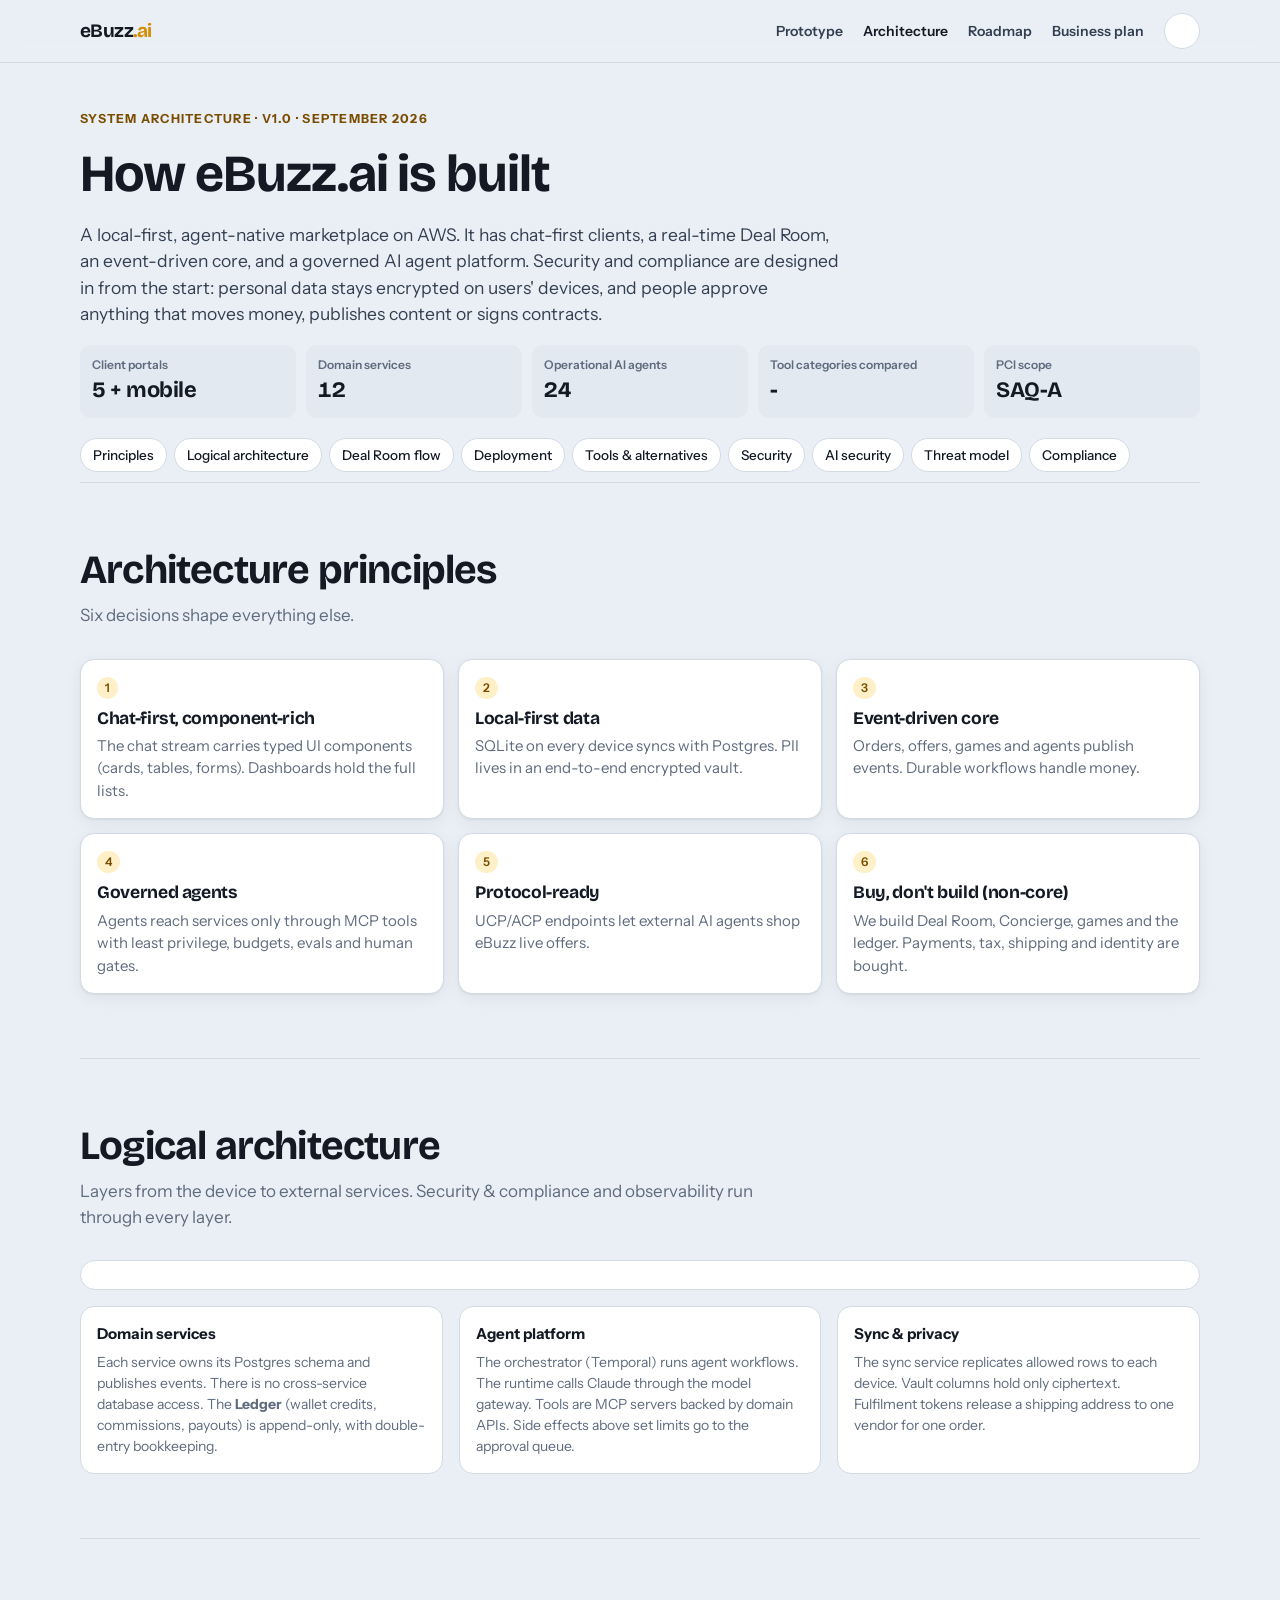
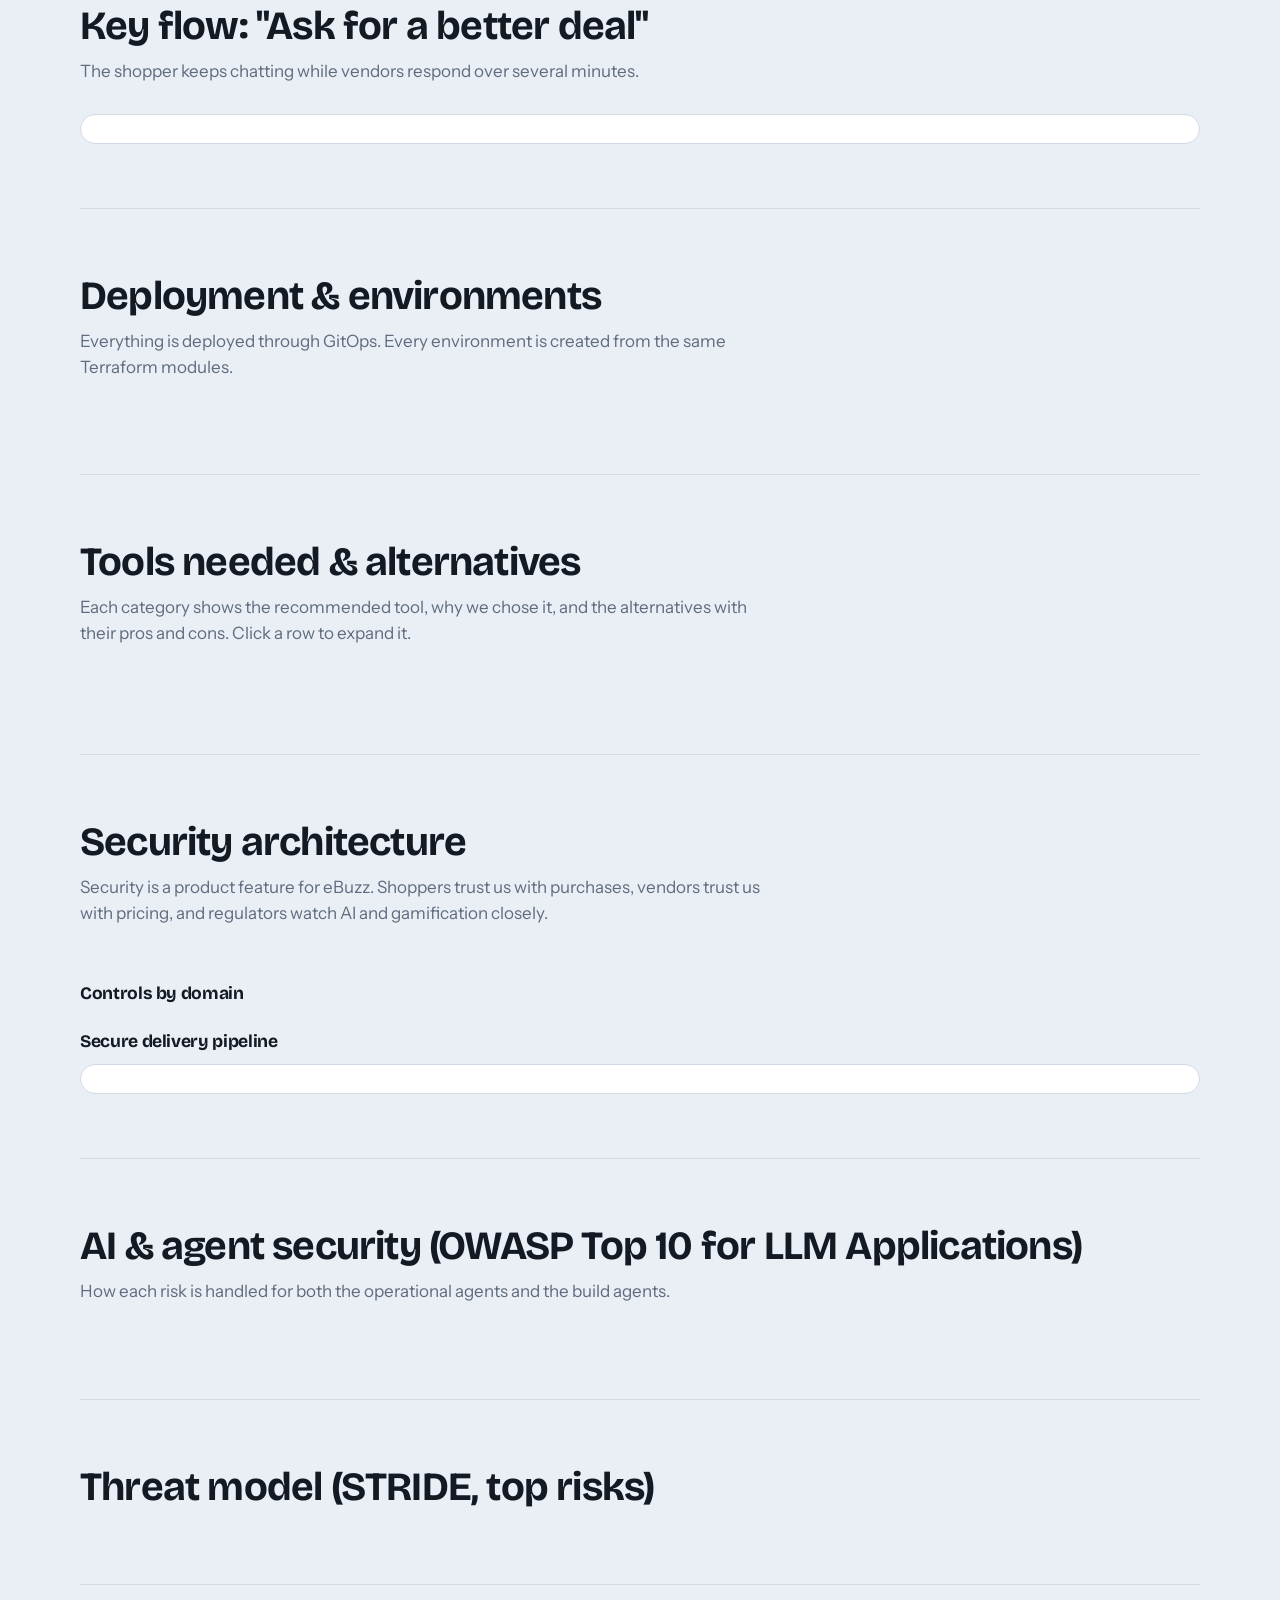
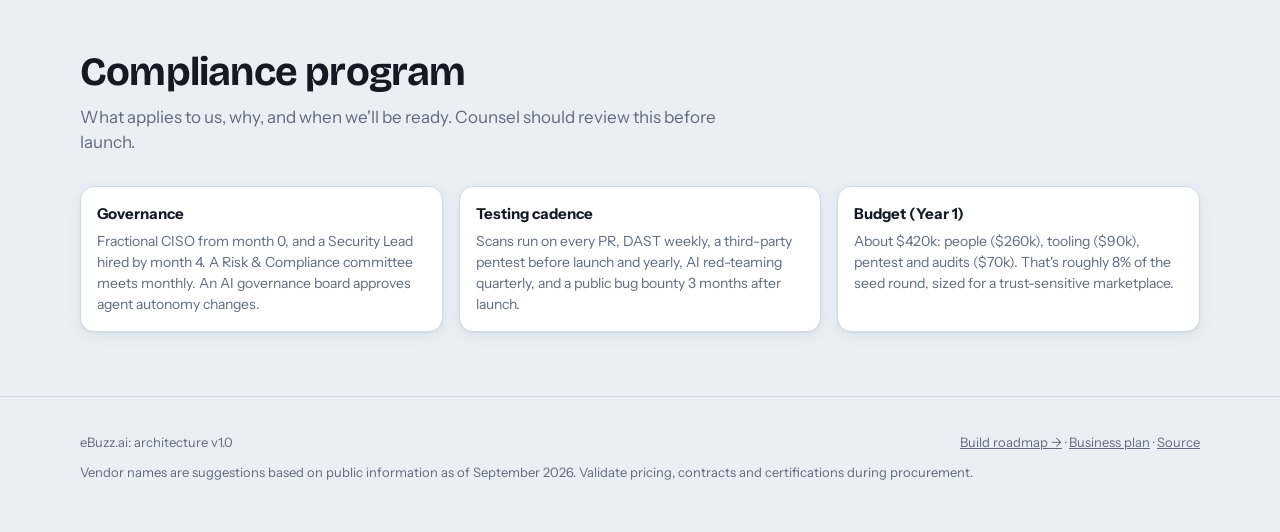
==== architecture.html @ e3f8c070 "Add system architecture and agent build roadmap pages - architecture.html: principles, logical archi" ====
<!doctype html>
<html lang="en">
<head>
<meta charset="utf-8">
<meta name="viewport" content="width=device-width, initial-scale=1">
<title>eBuzz Architecture</title>
<meta name="description" content="eBuzz.ai system architecture: logical architecture, tool stack with alternatives and trade-offs, and the security & compliance program.">
<link rel="icon" href="assets/img/favicon.svg" type="image/svg+xml">
<link rel="preconnect" href="https://fonts.googleapis.com">
<link rel="preconnect" href="https://fonts.gstatic.com" crossorigin>
<link href="https://fonts.googleapis.com/css2?family=Bricolage+Grotesque:opsz,wght@12..96,500;12..96,700&family=Instrument+Sans:wght@400;500;600;700&family=JetBrains+Mono:wght@500;600&display=swap" rel="stylesheet">
<link rel="stylesheet" href="assets/css/ebuzz.css">
<style>
  .page-hero { padding: 44px 0 10px; }
  .page-hero h1 { font-size: clamp(34px, 4.6vw, 52px); }
  .page-hero p { color: var(--ink-2); font-size: 17.5px; max-width: 760px; }
  .subnav { position: sticky; top: 62px; z-index: 15; background: color-mix(in srgb, var(--bg) 92%, transparent); backdrop-filter: blur(8px); padding: 10px 0; border-bottom: 1px solid var(--line); }
  .subnav .chips { flex-wrap: nowrap; overflow-x: auto; scrollbar-width: none; }
  .subnav a.chip { text-decoration: none; flex: none; }
  .diagram { background: var(--surface); border: 1px solid var(--line); border-radius: 18px; padding: 14px; overflow-x: auto; }
  .diagram svg { display: block; min-width: 980px; width: 100%; height: auto; }
  .diagram text { font-family: var(--font); }
  .tool { border: 1px solid var(--line); border-radius: 14px; background: var(--surface); }
  .tool + .tool { margin-top: 10px; }
  .tool summary { list-style: none; cursor: pointer; padding: 14px 16px; display: grid; grid-template-columns: 200px 1fr auto; gap: 14px; align-items: center; }
  .tool summary::-webkit-details-marker { display: none; }
  .tool summary .cat { font-weight: 700; font-size: 13.5px; color: var(--muted); }
  .tool summary .pick { font-weight: 700; }
  .tool summary .more { font-size: 12.5px; color: var(--accent-ink); font-weight: 600; white-space: nowrap; }
  .tool[open] summary .more::after { content: ' ▲'; } .tool:not([open]) summary .more::after { content: ' ▼'; }
  .tool .body { padding: 0 16px 16px; }
  .pc { display: grid; grid-template-columns: 1fr 1fr; gap: 8px; font-size: 13px; }
  .pc ul { margin: 4px 0 0; padding-left: 18px; }
  .pro { color: var(--green); } .con { color: var(--red); }
  .sec-grid { display: grid; grid-template-columns: repeat(3, 1fr); gap: 14px; }
  .layer-tag { font-size: 11px; font-weight: 700; letter-spacing: .06em; text-transform: uppercase; }
  @media (max-width: 900px) { .tool summary { grid-template-columns: 1fr; gap: 4px; } .pc { grid-template-columns: 1fr; } .sec-grid { grid-template-columns: 1fr; } }
</style>
</head>
<body>
<header class="site-nav"><div class="in">
  <a class="brand" href="index.html" id="brand"><span>eBuzz<b>.ai</b></span></a>
  <nav class="links">
    <a href="index.html#portals" class="hide-m">Prototype</a>
    <a href="architecture.html" style="color:var(--ink)">Architecture</a>
    <a href="roadmap.html">Roadmap</a>
    <a href="docs.html?d=plan" class="hide-m">Business plan</a>
    <button class="icon-btn" id="themeBtn" aria-label="Toggle dark mode"></button>
  </nav>
</div></header>

<main class="wrap-w">
  <section class="page-hero">
    <div class="eyebrow">System architecture · v1.0 · September 2026</div>
    <h1>How eBuzz.ai is built</h1>
    <p>A local-first, agent-native marketplace on AWS. It has chat-first clients, a real-time Deal Room, an event-driven core, and a governed AI agent platform. Security and compliance are designed in from the start: personal data stays encrypted on users' devices, and people approve anything that moves money, publishes content or signs contracts.</p>
    <div class="kpis" style="margin-top:18px">
      <div class="kpi"><div class="l">Client portals</div><div class="v">5 + mobile</div></div>
      <div class="kpi"><div class="l">Domain services</div><div class="v">12</div></div>
      <div class="kpi"><div class="l">Operational AI agents</div><div class="v">24</div></div>
      <div class="kpi"><div class="l">Tool categories compared</div><div class="v" id="nTools">-</div></div>
      <div class="kpi"><div class="l">PCI scope</div><div class="v">SAQ-A</div></div>
    </div>
  </section>

  <nav class="subnav" aria-label="Sections"><div class="chips">
    <a class="chip" href="#principles">Principles</a><a class="chip" href="#logical">Logical architecture</a><a class="chip" href="#flow">Deal Room flow</a><a class="chip" href="#deploy">Deployment</a><a class="chip" href="#tools">Tools & alternatives</a><a class="chip" href="#security">Security</a><a class="chip" href="#ai-security">AI security</a><a class="chip" href="#threats">Threat model</a><a class="chip" href="#compliance">Compliance</a>
  </div></nav>

  <section class="section" id="principles" style="border-top:0">
    <h2>Architecture principles</h2>
    <p class="sub">Six decisions shape everything else.</p>
    <div class="sec-grid">
      <div class="card"><span class="tag honey">1</span><h3 style="margin:10px 0 6px">Chat-first, component-rich</h3><p class="muted" style="margin:0">The chat stream carries typed UI components (cards, tables, forms). Dashboards hold the full lists.</p></div>
      <div class="card"><span class="tag honey">2</span><h3 style="margin:10px 0 6px">Local-first data</h3><p class="muted" style="margin:0">SQLite on every device syncs with Postgres. PII lives in an end-to-end encrypted vault.</p></div>
      <div class="card"><span class="tag honey">3</span><h3 style="margin:10px 0 6px">Event-driven core</h3><p class="muted" style="margin:0">Orders, offers, games and agents publish events. Durable workflows handle money.</p></div>
      <div class="card"><span class="tag honey">4</span><h3 style="margin:10px 0 6px">Governed agents</h3><p class="muted" style="margin:0">Agents reach services only through MCP tools with least privilege, budgets, evals and human gates.</p></div>
      <div class="card"><span class="tag honey">5</span><h3 style="margin:10px 0 6px">Protocol-ready</h3><p class="muted" style="margin:0">UCP/ACP endpoints let external AI agents shop eBuzz live offers.</p></div>
      <div class="card"><span class="tag honey">6</span><h3 style="margin:10px 0 6px">Buy, don't build (non-core)</h3><p class="muted" style="margin:0">We build Deal Room, Concierge, games and the ledger. Payments, tax, shipping and identity are bought.</p></div>
    </div>
  </section>

  <section class="section" id="logical">
    <h2>Logical architecture</h2>
    <p class="sub">Layers from the device to external services. Security & compliance and observability run through every layer.</p>
    <div class="diagram" id="logicalDiagram" role="img" aria-label="Logical architecture diagram"></div>
    <div class="grid3" style="margin-top:16px">
      <div class="card flat"><b>Domain services</b><p class="muted" style="margin:6px 0 0;font-size:14px">Each service owns its Postgres schema and publishes events. There is no cross-service database access. The <b>Ledger</b> (wallet credits, commissions, payouts) is append-only, with double-entry bookkeeping.</p></div>
      <div class="card flat"><b>Agent platform</b><p class="muted" style="margin:6px 0 0;font-size:14px">The orchestrator (Temporal) runs agent workflows. The runtime calls Claude through the model gateway. Tools are MCP servers backed by domain APIs. Side effects above set limits go to the approval queue.</p></div>
      <div class="card flat"><b>Sync & privacy</b><p class="muted" style="margin:6px 0 0;font-size:14px">The sync service replicates allowed rows to each device. Vault columns hold only ciphertext. Fulfilment tokens release a shipping address to one vendor for one order.</p></div>
    </div>
  </section>

  <section class="section" id="flow">
    <h2>Key flow: "Ask for a better deal"</h2>
    <p class="sub">The shopper keeps chatting while vendors respond over several minutes.</p>
    <div class="diagram" id="flowDiagram" role="img" aria-label="Sequence diagram of a deal request"></div>
  </section>

  <section class="section" id="deploy">
    <h2>Deployment & environments</h2>
    <p class="sub">Everything is deployed through GitOps. Every environment is created from the same Terraform modules.</p>
    <div id="deployTable"></div>
  </section>

  <section class="section" id="tools">
    <h2>Tools needed & alternatives</h2>
    <p class="sub">Each category shows the recommended tool, why we chose it, and the alternatives with their pros and cons. Click a row to expand it.</p>
    <div class="chips" id="layerFilter" style="margin-bottom:14px"></div>
    <div id="toolList"></div>
  </section>

  <section class="section" id="security">
    <h2>Security architecture</h2>
    <p class="sub">Security is a product feature for eBuzz. Shoppers trust us with purchases, vendors trust us with pricing, and regulators watch AI and gamification closely.</p>
    <div class="sec-grid" id="principlesGrid"></div>
    <h3 style="margin:28px 0 12px">Controls by domain</h3>
    <div id="controlsTable"></div>
    <h3 style="margin:28px 0 12px">Secure delivery pipeline</h3>
    <div class="diagram" id="sdlcDiagram" role="img" aria-label="Secure software delivery pipeline"></div>
  </section>

  <section class="section" id="ai-security">
    <h2>AI & agent security (OWASP Top 10 for LLM Applications)</h2>
    <p class="sub">How each risk is handled for both the operational agents and the build agents.</p>
    <div id="llmTable"></div>
  </section>

  <section class="section" id="threats">
    <h2>Threat model (STRIDE, top risks)</h2>
    <div id="threatTable"></div>
  </section>

  <section class="section" id="compliance">
    <h2>Compliance program</h2>
    <p class="sub">What applies to us, why, and when we'll be ready. Counsel should review this before launch.</p>
    <div id="complianceTable"></div>
    <div class="grid3" style="margin-top:16px">
      <div class="card"><b>Governance</b><p class="muted" style="margin:6px 0 0;font-size:14px">Fractional CISO from month 0, and a Security Lead hired by month 4. A Risk & Compliance committee meets monthly. An AI governance board approves agent autonomy changes.</p></div>
      <div class="card"><b>Testing cadence</b><p class="muted" style="margin:6px 0 0;font-size:14px">Scans run on every PR, DAST weekly, a third-party pentest before launch and yearly, AI red-teaming quarterly, and a public bug bounty 3 months after launch.</p></div>
      <div class="card"><b>Budget (Year 1)</b><p class="muted" style="margin:6px 0 0;font-size:14px">About $420k: people ($260k), tooling ($90k), pentest and audits ($70k). That's roughly 8% of the seed round, sized for a trust-sensitive marketplace.</p></div>
    </div>
  </section>
</main>

<footer class="site-foot"><div class="wrap-w"><div class="row between wrap" style="gap:10px"><span>eBuzz.ai: architecture v1.0</span><span><a href="roadmap.html">Build roadmap →</a> · <a href="docs.html?d=plan">Business plan</a> · <a href="https://github.com/ravikrali/ebuzz-demo">Source</a></span></div>
<p style="margin:10px 0 0">Vendor names are suggestions based on public information as of September 2026. Validate pricing, contracts and certifications during procurement.</p></div></footer>

<script src="assets/js/ui.js"></script>
<script src="assets/js/arch-data.js"></script>
<script>
(function () {
  const { $, $$, esc } = EB, A = window.ARCH;
  document.getElementById('brand').insertAdjacentHTML('afterbegin', EB.logo());
  const tb = $('#themeBtn'); tb.innerHTML = EB.icon('sun'); tb.onclick = EB.toggleTheme;
  $('#nTools').textContent = A.tools.length;

  /* ---------- logical architecture diagram (generated SVG, theme-aware) ---------- */
  const W = 1180;
  let s = '';
  const box = (x, y, w, h, t, sub, style = 'b') => {
    const fill = { b: 'var(--surface)', a: 'var(--accent-soft)', v: 'var(--violet-soft)', g: 'var(--green-soft)', bl: 'var(--blue-soft)', r: 'var(--red-soft)', s2: 'var(--surface-2)' }[style];
    s += `<rect x="${x}" y="${y}" width="${w}" height="${h}" rx="10" fill="${fill}" stroke="var(--line)"/>`;
    s += `<text x="${x + w / 2}" y="${y + (sub ? h / 2 - 3 : h / 2 + 4)}" text-anchor="middle" font-size="12.5" font-weight="700" fill="var(--ink)">${esc(t)}</text>`;
    if (sub) s += `<text x="${x + w / 2}" y="${y + h / 2 + 13}" text-anchor="middle" font-size="10.5" fill="var(--muted)">${esc(sub)}</text>`;
  };
  const band = (y, h, label, fill) => { s += `<rect x="70" y="${y}" width="${W - 210}" height="${h}" rx="14" fill="${fill}" stroke="var(--line)" stroke-dasharray="0"/><text x="84" y="${y + 18}" font-size="11" font-weight="700" letter-spacing=".08em" fill="var(--muted)">${label}</text>`; };
  const row = (y, h, items, style, x0 = 84, x1 = W - 154, gap = 10) => { const w = (x1 - x0 - gap * (items.length - 1)) / items.length; items.forEach((it, i) => box(x0 + i * (w + gap), y, w, h, it[0], it[1], style)); };
  const arrow = (x, y1, y2) => { s += `<line x1="${x}" y1="${y1}" x2="${x}" y2="${y2}" stroke="var(--muted)" stroke-width="1.6" marker-end="url(#ah)"/>`; };

  band(10, 118, 'CLIENTS & CHANNELS', 'var(--surface-2)');
  row(32, 44, [['Shopper web/PWA', 'Concierge · Play · Wallet'], ['iOS / Android', 'React Native'], ['Deal Room', 'vendor managers'], ['Supplier Hub', 'ops · catalog · team'], ['Admin Console', 'finance · limits · RBAC'], ['Agent Ops', 'approvals · fleet'], ['External AI agents', 'UCP / ACP']], 'b');
  row(84, 34, [['On-device SQLite', ''], ['Sync client + outbox', ''], ['E2EE vault (AES-GCM)', ''], ['Device-only memory', ''], ['Chat UI component kit', '']], 'g');
  arrow(W / 2 - 40, 128, 146);
  band(146, 70, 'EDGE & ACCESS', 'var(--surface-2)');
  row(166, 40, [['CDN · WAF · Bot mgmt', 'Cloudflare'], ['API gateway', 'GraphQL + REST'], ['Realtime', 'WebSockets (Ably)'], ['Identity', 'passkeys · SSO · MFA'], ['Authorization', 'OpenFGA RBAC/ReBAC']], 'bl');
  arrow(W / 2 - 40, 216, 234);
  // services + agent platform side by side
  s += `<rect x="70" y="234" width="${(W - 210) * 0.6}" height="208" rx="14" fill="var(--surface-2)" stroke="var(--line)"/><text x="84" y="252" font-size="11" font-weight="700" letter-spacing=".08em" fill="var(--muted)">DOMAIN SERVICES</text>`;
  const sx0 = 84, sx1 = 70 + (W - 210) * 0.6 - 14;
  row(262, 40, [['Conversation', 'Concierge sessions'], ['Catalog & Search', 'hybrid + vector'], ['Deal Room', 'offer engine']], 'a', sx0, sx1);
  row(310, 40, [['Cart · Checkout · Orders', ''], ['Wallet & Ledger', 'double-entry'], ['Games & Prize governor', 'win limits']], 'a', sx0, sx1);
  row(358, 40, [['Vendors & Contracts', 'KYB · e-sign'], ['Payouts & Finance', 'recon · tax'], ['Sync service', 'rules · change feed']], 'a', sx0, sx1);
  row(406, 28, [['Notifications', ''], ['Content CMS', ''], ['Reviews & Trust', '']], 'b', sx0, sx1);
  const ax = 70 + (W - 210) * 0.6 + 12, aw = (W - 210) * 0.4 - 12;
  s += `<rect x="${ax}" y="234" width="${aw}" height="208" rx="14" fill="var(--violet-soft)" stroke="var(--line)"/><text x="${ax + 14}" y="252" font-size="11" font-weight="700" letter-spacing=".08em" fill="var(--violet-ink)">AGENT PLATFORM</text>`;
  row(262, 40, [['Orchestrator', 'Temporal workflows'], ['Agent runtime', 'Claude Agent SDK']], 'b', ax + 14, ax + aw - 14);
  row(310, 40, [['MCP tool servers', 'least-privilege'], ['Model gateway', 'routing · budgets · PII filter']], 'b', ax + 14, ax + aw - 14);
  row(358, 40, [['Approval queue', 'humans on money/content'], ['Evals & tracing', 'Langfuse · CI evals']], 'b', ax + 14, ax + aw - 14);
  row(406, 28, [['Claude Opus 5 · Sonnet 5 · Haiku 4.5', '']], 'v', ax + 14, ax + aw - 14);
  arrow(W / 2 - 40, 442, 460);
  band(460, 70, 'DATA & EVENTS', 'var(--surface-2)');
  row(480, 40, [['PostgreSQL', 'Aurora · RLS'], ['Event bus', 'Kafka'], ['Cache', 'Valkey/Redis'], ['Search + vectors', 'OpenSearch · pgvector'], ['Object storage', 'S3 (media, docs)'], ['Warehouse', 'Snowflake (pseudonymous)'], ['KMS · Secrets', '']], 'b');
  arrow(W / 2 - 40, 530, 548);
  band(548, 70, 'EXTERNAL SERVICES', 'var(--surface-2)');
  row(568, 40, [['Stripe Connect', 'pay · KYC · payouts'], ['Stripe Tax', ''], ['EasyPost', 'shipping'], ['Dropbox Sign', 'contracts'], ['Ads', 'GAM · AdMob · MAX'], ['YouTube · CMS', 'content'], ['Postmark · Twilio', ''], ['Licensed trend data', '']], 'b');
  // cross-cutting planes
  s += `<rect x="${W - 130}" y="10" width="120" height="608" rx="14" fill="var(--red-soft)" stroke="var(--line)"/>`;
  s += `<text x="${W - 70}" y="30" text-anchor="middle" font-size="11" font-weight="700" fill="var(--red)">SECURITY &amp;</text><text x="${W - 70}" y="44" text-anchor="middle" font-size="11" font-weight="700" fill="var(--red)">COMPLIANCE</text>`;
  ['Zero-trust IAM', 'mTLS service mesh', 'KMS encryption', 'E2EE PII vault', 'Audit log (immutable)', 'SIEM detections', 'DLP & data maps', 'Policy-as-code', 'Vanta evidence', 'Consent & DSR'].forEach((t, i) => { s += `<rect x="${W - 122}" y="${60 + i * 54}" width="104" height="44" rx="8" fill="var(--surface)" stroke="var(--line)"/><text x="${W - 70}" y="${86 + i * 54}" text-anchor="middle" font-size="10.5" font-weight="600" fill="var(--ink)">${t}</text>`; });
  s += `<rect x="10" y="10" width="50" height="608" rx="14" fill="var(--blue-soft)" stroke="var(--line)"/><text transform="translate(40 314) rotate(-90)" text-anchor="middle" font-size="11.5" font-weight="700" letter-spacing=".08em" fill="var(--blue)">OBSERVABILITY · OpenTelemetry · Grafana · Sentry</text>`;
  $('#logicalDiagram').innerHTML = `<svg viewBox="0 0 ${W} 628" xmlns="http://www.w3.org/2000/svg"><defs><marker id="ah" viewBox="0 0 10 10" refX="8" refY="5" markerWidth="7" markerHeight="7" orient="auto-start-reverse"><path d="M0 0L10 5L0 10z" fill="var(--muted)"/></marker></defs>${s}</svg>`;

  /* ---------- sequence diagram ---------- */
  const lanes = ['Shopper app', 'Gateway / Realtime', 'Negotiation Broker agent', 'Deal Room service', 'Vendor (auto-bid / manager)', 'Ledger 'Vendor auto-bid / Vendor Manager', 'Ledger & Checkout' Checkout'];
  const steps = [
    [0, 1, 'POST /deals/request (session, shortlist)'], [1, 3, 'rate-limit & authz check · open 10-min window'], [3, 2, 'deal.requested event'],
    [2, 4, 'notify 3 vendors · anonymised context + price to beat'], [4, 3, 'auto-bid rule answers instantly (≥ floor)'], [4, 3, '"Need 5 min" hold'],
    [3, 1, 'offer.created / hold events'], [1, 0, 'live offer cards stream into chat'], [2, 3, 'guardrails: floor, max rounds, collusion signals'],
    [0, 5, 'accept offer → checkout (signed offer id)'], [5, 3, 'offer.accepted → close session, notify losers'],
  ];
  const lw = 200, sw = lw * lanes.length + 40, top = 52, rh = 36;
  let q = lanes.map((l, i) => `<rect x="${20 + i * lw}" y="8" width="${lw - 16}" height="32" rx="8" fill="${i === 2 ? 'var(--violet-soft)' : 'var(--accent-soft)'}" stroke="var(--line)"/><text x="${12 + i * lw + lw / 2}" y="28" text-anchor="middle" font-size="11.5" font-weight="700" fill="var(--ink)">${l}</text><line x1="${12 + i * lw + lw / 2}" y1="40" x2="${12 + i * lw + lw / 2}" y2="${top + steps.length * rh + 10}" stroke="var(--line)" stroke-dasharray="4 4"/>`).join('');
  steps.forEach(([a, b, t], i) => {
    const x1 = 12 + a * lw + lw / 2, x2 = 12 + b * lw + lw / 2, y = top + i * rh + 18;
    q += `<line x1="${x1}" y1="${y}" x2="${x2 + (x2 > x1 ? -4 : 4)}" y2="${y}" stroke="var(--accent-ink)" stroke-width="1.6" marker-end="url(#ah2)"/>`;
    q += `<circle cx="${x1}" cy="${y}" r="9" fill="var(--accent)"/><text x="${x1}" y="${y + 4}" text-anchor="middle" font-size="10" font-weight="700" fill="var(--on-accent)">${i + 1}</text>`;
    q += `<text x="${(x1 + x2) / 2}" y="${y - 6}" text-anchor="middle" font-size="11" fill="var(--ink-2)">${esc(t)}</text>`;
  });
  $('#flowDiagram').innerHTML = `<svg viewBox="0 0 ${sw} ${top + steps.length * rh + 20}" xmlns="http://www.w3.org/2000/svg"><defs><marker id="ah2" viewBox="0 0 10 10" refX="8" refY="5" markerWidth="7" markerHeight="7" orient="auto-start-reverse"><path d="M0 0L10 5L0 10z" fill="var(--accent-ink)"/></marker></defs>${q}</svg>`;

  /* ---------- deployment ---------- */
  $('#deployTable').innerHTML = EB.table(['Environment', 'Purpose', 'Data', 'Infra', 'Promotion'], [
    ['<b>Agent sandboxes</b>', 'Where build agents write and test code', 'Synthetic only', 'Ephemeral containers, no prod network, scoped tokens', 'PR'],
    ['<b>Preview (per PR)</b>', 'Review UI & API changes', 'Synthetic seed', 'Ephemeral namespace on EKS', 'Auto on PR'],
    ['<b>Staging</b>', 'Integration, evals, load & security tests', 'Synthetic + anonymised', 'Mirror of prod (smaller)', 'Merge to main'],
    ['<b>Production</b> · us-east-1', 'Live traffic', 'Minimised central data; PII only as ciphertext', 'Multi-AZ EKS, Aurora, MSK; Cloudflare edge', 'Canary 5% → 25% → 100% with auto-rollback'],
    ['<b>DR</b> · us-west-2', 'Disaster recovery', 'Cross-region snapshots & replicas', 'Warm standby (pilot light)', 'Failover drill quarterly'],
    ['<b>EU region</b> (Year 4)', 'Data residency for EU/UK', 'EU-only data', 'eu-central-1 cell', 'Region-scoped'],
  ], { left: true });

  /* ---------- tools ---------- */
  const layers = ['All', ...new Set(A.tools.map((t) => t.layer))];
  let cur = 'All';
  const renderTools = () => {
    $('#layerFilter').innerHTML = layers.map((l) => `<button class="chip ${l === cur ? 'on' : ''}" data-l="${l}">${l} <span class="muted">${l === 'All' ? A.tools.length : A.tools.filter((t) => t.layer === l).length}</span></button>`).join('');
    $$('#layerFilter [data-l]').forEach((b) => (b.onclick = () => { cur = b.dataset.l; renderTools(); }));
    $('#toolList').innerHTML = A.tools.filter((t) => cur === 'All' || t.layer === cur).map((t) => `
      <details class="tool"><summary><div><div class="layer-tag muted">${t.layer}</div><div class="cat" style="color:var(--ink)">${t.cat}</div></div><div><span class="tag honey">Recommended</span> <span class="pick">${esc(t.pick)}</span><div class="muted" style="font-size:13px;margin-top:3px">${esc(t.why)}</div></div><span class="more">${t.alts.length} alternatives</span></summary>
        <div class="body">
          <div class="pc" style="margin-bottom:12px"><div><b class="pro">Pros</b><ul>${t.pros.map((p) => `<li>${esc(p)}</li>`).join('')}</ul></div><div><b class="con">Cons</b><ul>${t.cons.map((p) => `<li>${esc(p)}</li>`).join('')}</ul></div></div>
          ${EB.table(['Alternative', 'Pros', 'Cons'], t.alts.map(([n, p, c]) => [`<b>${esc(n)}</b>`, `<span class="pro">+</span> ${esc(p)}`, `<span class="con">−</span> ${esc(c)}`]), { left: true })}
        </div></details>`).join('');
  };
  renderTools();

  /* ---------- security ---------- */
  $('#principlesGrid').innerHTML = A.principles.map(([t, d]) => `<div class="card"><div class="row" style="gap:8px">${EB.icon('shield')}<b>${t}</b></div><p class="muted" style="margin:6px 0 0;font-size:14px">${d}</p></div>`).join('');
  $('#controlsTable').innerHTML = EB.table(['Domain', 'Controls'], A.controls.map(([a, b]) => [`<b>${a}</b>`, b]), { left: true });
  $('#llmTable').innerHTML = EB.table(['Risk', 'Our controls'], A.llm.map(([a, b]) => [`<b style="white-space:nowrap">${a}</b>`, b]), { left: true });
  $('#threatTable').innerHTML = EB.table(['Asset', 'Threat', 'STRIDE', 'Mitigations'], A.threats.map(([a, b, c, d]) => [`<b>${a}</b>`, b, `<span class="tag red">${c}</span>`, d]), { left: true });
  $('#complianceTable').innerHTML = EB.table(['Framework / law', 'Why it applies', 'Key controls', 'Target', 'Owner'], A.compliance.map(([a, b, c, d, e]) => [`<b>${a}</b>`, b, c, `<span class="tag blue">${d}</span>`, e]), { left: true });

  /* ---------- secure pipeline diagram ---------- */
  const st = [['Ticket', 'scoped task'], ['Agent sandbox', 'no prod access'], ['PR + tests', 'unit · contract · e2e'], ['Scans', 'SAST · SCA · secrets · IaC'], ['Review', 'review agent + human'], ['Signed build', 'SBOM · SLSA L3'], ['Staging', 'evals · DAST · load'], ['Canary', '5% → 100%'], ['Monitor', 'SLOs · auto-rollback']];
  const bw = 124, gap = 14;
  let p = st.map(([a, b], i) => `<rect x="${10 + i * (bw + gap)}" y="18" width="${bw}" height="56" rx="10" fill="${[4].includes(i) ? 'var(--violet-soft)' : [3, 5].includes(i) ? 'var(--red-soft)' : 'var(--accent-soft)'}" stroke="var(--line)"/><text x="${10 + i * (bw + gap) + bw / 2}" y="42" text-anchor="middle" font-size="12.5" font-weight="700" fill="var(--ink)">${a}</text><text x="${10 + i * (bw + gap) + bw / 2}" y="60" text-anchor="middle" font-size="10.5" fill="var(--muted)">${b}</text>${i < st.length - 1 ? `<line x1="${10 + i * (bw + gap) + bw}" y1="46" x2="${10 + (i + 1) * (bw + gap) - 2}" y2="46" stroke="var(--muted)" stroke-width="1.6" marker-end="url(#ah3)"/>` : ''}`).join('');
  p += `<text x="${10 + 4 * (bw + gap) + bw / 2}" y="94" text-anchor="middle" font-size="10.5" fill="var(--violet-ink)">2-person rule on payments, auth, crypto, RBAC paths</text>`;
  $('#sdlcDiagram').innerHTML = `<svg viewBox="0 0 ${20 + st.length * (bw + gap)} 104" xmlns="http://www.w3.org/2000/svg"><defs><marker id="ah3" viewBox="0 0 10 10" refX="8" refY="5" markerWidth="7" markerHeight="7" orient="auto-start-reverse"><path d="M0 0L10 5L0 10z" fill="var(--muted)"/></marker></defs>${p}</svg>`;
})();
</script>
</body>
</html>
---- assets/css/ebuzz.css ----
/* eBuzz.ai design system: shared by the landing page, docs and all persona portals
 * Themes: Light = light bluish gray, Dark = neutral gray. Each persona portal has its own accent. */
:root {
  --bg: #EAEFF5;
  --surface: #FFFFFF;
  --surface-2: #E3E9F1;
  --surface-3: #D6DEE9;
  --ink: #141A24;
  --ink-2: #344052;
  --muted: #5F6B7E;
  --line: #D2DAE5;
  --honey: #F2A000;
  --honey-strong: #D88C00;
  --honey-ink: #7A4D00;
  --honey-soft: #FFF0C7;
  --violet: #5B3DF5;
  --violet-soft: #ECE8FF;
  --violet-ink: #3A22C4;
  --green: #0F8457;
  --green-soft: #DDF3E8;
  --red: #C23A2E;
  --red-soft: #FBE3E0;
  --blue: #1F6FD1;
  --blue-soft: #E0ECFB;
  --accent: #F2A000;
  --on-accent: #1A1200;
  --shadow: 0 1px 2px rgba(20, 26, 36, .06), 0 4px 16px rgba(20, 26, 36, .06);
  --shadow-lg: 0 12px 40px rgba(20, 26, 36, .18);
  --radius: 14px;
  --radius-sm: 9px;
  --font: "Instrument Sans", system-ui, -apple-system, "Segoe UI", sans-serif;
  --display: "Bricolage Grotesque", "Instrument Sans", system-ui, sans-serif;
  --mono: "JetBrains Mono", ui-monospace, Consolas, monospace;
  color-scheme: light;
}
@media (prefers-color-scheme: dark) {
  :root:not([data-theme="light"]) {
    --bg: #17181B; --surface: #202125; --surface-2: #292A2F; --surface-3: #33353B;
    --ink: #EDEEF0; --ink-2: #CBCDD2; --muted: #9A9DA6; --line: #393B42;
    --honey: #FFB71F; --honey-strong: #FFC54D; --honey-ink: #FFD27A; --honey-soft: #3A2E12;
    --violet: #9C8AFF; --violet-soft: #2B2840; --violet-ink: #C4B8FF;
    --green: #3CC98E; --green-soft: #173027; --red: #FF7A6B; --red-soft: #3A201D;
    --blue: #6AA8FF; --blue-soft: #1B2A3F;
    --shadow: 0 1px 2px rgba(0,0,0,.4), 0 4px 16px rgba(0,0,0,.3);
    --shadow-lg: 0 12px 40px rgba(0,0,0,.5);
    color-scheme: dark;
  }
}
:root[data-theme="dark"] {
  --bg: #17181B; --surface: #202125; --surface-2: #292A2F; --surface-3: #33353B;
  --ink: #EDEEF0; --ink-2: #CBCDD2; --muted: #9A9DA6; --line: #393B42;
  --honey: #FFB71F; --honey-strong: #FFC54D; --honey-ink: #FFD27A; --honey-soft: #3A2E12;
  --violet: #9C8AFF; --violet-soft: #2B2840; --violet-ink: #C4B8FF;
  --green: #3CC98E; --green-soft: #173027; --red: #FF7A6B; --red-soft: #3A201D;
  --blue: #6AA8FF; --blue-soft: #1B2A3F;
  --shadow: 0 1px 2px rgba(0,0,0,.4), 0 4px 16px rgba(0,0,0,.3);
  --shadow-lg: 0 12px 40px rgba(0,0,0,.5);
  color-scheme: dark;
}
/* persona accents: soft/ink shades are derived, so they work in both themes */
body[data-persona="vendor"]   { --accent: #7B5CFF; --on-accent: #FFFFFF; }
body[data-persona="supplier"] { --accent: #0FA37F; --on-accent: #FFFFFF; }
body[data-persona="admin"]    { --accent: #2F6FEB; --on-accent: #FFFFFF; }
body[data-persona="agents"]   { --accent: #E0527A; --on-accent: #FFFFFF; }
body {
  --accent-strong: color-mix(in srgb, var(--accent) 85%, var(--ink));
  --accent-soft: color-mix(in srgb, var(--accent) 16%, var(--surface));
  --accent-ink: color-mix(in srgb, var(--accent) 70%, var(--ink));
}

* { box-sizing: border-box; }
html, body { margin: 0; }
body {
  background: var(--bg); color: var(--ink);
  font-family: var(--font); font-size: 15px; line-height: 1.5;
  -webkit-font-smoothing: antialiased;
}
a { color: inherit; }
button, input, select, textarea { font: inherit; color: inherit; }
button { cursor: pointer; }
h1, h2, h3, h4 { font-family: var(--display); letter-spacing: -.02em; line-height: 1.15; margin: 0; }
.muted { color: var(--muted); }
.mono { font-family: var(--mono); }
.num { font-variant-numeric: tabular-nums; }
.sr-only { position: absolute; width: 1px; height: 1px; overflow: hidden; clip: rect(0 0 0 0); }

/* ---------- Brand ---------- */
.brand { display: inline-flex; align-items: center; gap: 9px; text-decoration: none; font-family: var(--display); font-weight: 700; font-size: 19px; letter-spacing: -.03em; }
.brand-mark { width: 30px; height: 30px; flex: none; }
.brand b { color: var(--honey-strong); font-weight: 700; }

/* ---------- Buttons, chips, tags ---------- */
.btn {
  display: inline-flex; align-items: center; justify-content: center; gap: 7px;
  border: 1px solid var(--line); background: var(--surface); color: var(--ink);
  padding: 8px 14px; border-radius: 999px; font-weight: 600; font-size: 14px;
  text-decoration: none; transition: transform .08s, background .15s, border-color .15s; white-space: nowrap;
}
.btn:hover { border-color: var(--ink-2); }
.btn:active { transform: scale(.97); }
.btn.primary { background: var(--accent); border-color: var(--accent); color: var(--on-accent); }
.btn.primary:hover { background: var(--accent-strong); border-color: var(--accent-strong); }
.btn.ink { background: var(--ink); border-color: var(--ink); color: var(--bg); }
.btn.ai { background: var(--violet); border-color: var(--violet); color: #fff; }
.btn.ghost { background: transparent; border-color: transparent; }
.btn.ghost:hover { background: var(--surface-2); }
.btn.danger { color: var(--red); }
.btn.sm { padding: 5px 11px; font-size: 13px; }
.btn.block { width: 100%; }
.btn[disabled] { opacity: .45; pointer-events: none; }

.chips { display: flex; flex-wrap: wrap; gap: 7px; }
.chip {
  border: 1px solid var(--line); background: var(--surface); border-radius: 999px;
  padding: 6px 12px; font-size: 13.5px; font-weight: 500; transition: all .15s; text-align: left;
}
.chip:hover { border-color: var(--accent); background: var(--accent-soft); }
.chip.on { background: var(--ink); color: var(--bg); border-color: var(--ink); }
.chip.ai { border-color: color-mix(in srgb, var(--violet) 40%, var(--line)); color: var(--violet-ink); }
.chip.ai:hover { background: var(--violet-soft); border-color: var(--violet); }

.tag { display: inline-flex; align-items: center; gap: 5px; font-size: 12px; font-weight: 600; padding: 2px 8px; border-radius: 999px; background: var(--surface-2); color: var(--ink-2); white-space: nowrap; }
.tag.honey { background: var(--honey-soft); color: var(--honey-ink); }
.tag.violet { background: var(--violet-soft); color: var(--violet-ink); }
.tag.green { background: var(--green-soft); color: var(--green); }
.tag.red { background: var(--red-soft); color: var(--red); }
.tag.blue { background: var(--blue-soft); color: var(--blue); }
.dot { width: 8px; height: 8px; border-radius: 50%; background: currentColor; display: inline-block; }
.dot.live { animation: pulse 1.4s infinite; }
@keyframes pulse { 0%,100% { opacity: 1; } 50% { opacity: .3; } }

/* ---------- App shell ---------- */
body.app { height: 100dvh; overflow: hidden; display: flex; flex-direction: column; }
.topbar {
  flex: none; height: 58px; display: flex; align-items: center; gap: 16px; padding: 0 16px;
  background: var(--surface); border-bottom: 1px solid var(--line); z-index: 20;
}
.persona-switch { display: flex; gap: 2px; background: var(--surface-2); padding: 3px; border-radius: 999px; overflow-x: auto; scrollbar-width: none; }
.persona-switch::-webkit-scrollbar { display: none; }
.persona-switch a { text-decoration: none; font-size: 13px; font-weight: 600; padding: 6px 12px; border-radius: 999px; color: var(--muted); white-space: nowrap; }
.persona-switch a:hover { color: var(--ink); }
.persona-switch a.on { background: var(--surface); color: var(--ink); box-shadow: var(--shadow); }
.topbar .spacer { flex: 1; }
.user-chip { display: flex; align-items: center; gap: 9px; font-size: 13px; }
.avatar { width: 32px; height: 32px; border-radius: 50%; display: grid; place-items: center; font-weight: 700; font-size: 13px; background: var(--accent-soft); color: var(--accent-ink); flex: none; }
.avatar.v { background: var(--violet-soft); color: var(--violet-ink); }
.avatar.g { background: var(--green-soft); color: var(--green); }
.avatar.b { background: var(--blue-soft); color: var(--blue); }
.icon-btn { width: 36px; height: 36px; border-radius: 50%; border: 1px solid var(--line); background: var(--surface); display: grid; place-items: center; flex: none; }
.icon-btn:hover { background: var(--surface-2); }
.icon-btn svg { width: 18px; height: 18px; }

.shell { flex: 1; min-height: 0; display: grid; grid-template-columns: 84px minmax(0, 1fr) 340px; }
.rail { border-right: 1px solid var(--line); background: var(--surface); display: flex; flex-direction: column; gap: 4px; padding: 10px 8px; overflow-y: auto; }
.rail button {
  border: 0; background: transparent; border-radius: 12px; padding: 9px 4px 7px;
  display: flex; flex-direction: column; align-items: center; gap: 4px; font-size: 11px; font-weight: 600; color: var(--muted); position: relative;
}
.rail button svg { width: 22px; height: 22px; }
.rail button:hover { background: var(--surface-2); color: var(--ink); }
.rail button.on { background: var(--accent-soft); color: var(--accent-ink); }
.rail .badge { position: absolute; top: 2px; right: 6px; min-width: 17px; height: 17px; border-radius: 9px; background: var(--red); color: #fff; font-size: 10px; display: grid; place-items: center; padding: 0 4px; }

.main { min-width: 0; min-height: 0; display: flex; flex-direction: column; position: relative; }
.view { flex: 1; min-height: 0; display: none; flex-direction: column; }
.view.on { display: flex; }
.scroll { flex: 1; min-height: 0; overflow-y: auto; }
.pad { padding: 22px 24px 40px; max-width: 900px; margin: 0 auto; width: 100%; }

.context { border-left: 1px solid var(--line); background: var(--surface); overflow-y: auto; padding: 18px 18px 40px; }
.ctx-section { padding: 14px 0; border-bottom: 1px solid var(--line); }
.ctx-section:first-child { padding-top: 0; }
.ctx-section:last-child { border-bottom: 0; }
.ctx-section h4 { font-family: var(--font); font-size: 11.5px; letter-spacing: .06em; text-transform: uppercase; color: var(--muted); margin-bottom: 10px; font-weight: 700; display: flex; align-items: center; justify-content: space-between; }
.ctx-title { font-family: var(--display); font-size: 18px; font-weight: 700; }
.ctx-close { display: none; }

/* ---------- Chat ---------- */
.thread { padding: 22px 24px 30px; max-width: 820px; margin: 0 auto; width: 100%; display: flex; flex-direction: column; gap: 16px; }
.msg { display: flex; gap: 10px; align-items: flex-start; animation: rise .25s ease-out; }
@keyframes rise { from { opacity: 0; transform: translateY(6px); } to { opacity: 1; transform: none; } }
.msg .who { width: 30px; height: 30px; flex: none; }
.msg .body { min-width: 0; flex: 1; display: flex; flex-direction: column; gap: 10px; }
.msg .bubble { max-width: 640px; }
.msg.bot .bubble { padding-top: 4px; }
.msg.bot .bubble p { margin: 0 0 6px; }
.msg.bot .bubble p:last-child { margin: 0; }
.msg.user { justify-content: flex-end; }
.msg.user .bubble { background: var(--ink); color: var(--bg); padding: 10px 14px; border-radius: 18px 18px 4px 18px; max-width: 520px; }
.msg.system { justify-content: center; }
.msg.system .bubble { font-size: 12.5px; color: var(--muted); background: var(--surface-2); padding: 5px 12px; border-radius: 999px; display: inline-flex; gap: 6px; align-items: center; }
.typing { display: inline-flex; gap: 4px; padding: 10px 0; }
.typing i { width: 7px; height: 7px; border-radius: 50%; background: var(--muted); animation: blink 1s infinite; }
.typing i:nth-child(2) { animation-delay: .15s; } .typing i:nth-child(3) { animation-delay: .3s; }
@keyframes blink { 0%,100% { opacity: .25; } 50% { opacity: 1; } }

.composer-wrap { flex: none; padding: 10px 24px 16px; border-top: 1px solid var(--line); background: color-mix(in srgb, var(--bg) 85%, transparent); backdrop-filter: blur(8px); }
.composer-inner { max-width: 820px; margin: 0 auto; }
.suggest { display: flex; gap: 7px; overflow-x: auto; padding-bottom: 9px; scrollbar-width: none; }
.suggest::-webkit-scrollbar { display: none; }
.suggest .chip { flex: none; }
.composer { display: flex; gap: 8px; align-items: flex-end; background: var(--surface); border: 1px solid var(--line); border-radius: 22px; padding: 6px 6px 6px 16px; box-shadow: var(--shadow); }
.composer:focus-within { border-color: var(--accent); }
.composer textarea { flex: 1; border: 0; outline: 0; background: transparent; resize: none; padding: 8px 0; max-height: 120px; min-height: 22px; line-height: 1.4; }
.composer .send { width: 38px; height: 38px; border-radius: 50%; border: 0; background: var(--accent); display: grid; place-items: center; color: var(--on-accent); flex: none; }
.composer .send svg { width: 18px; height: 18px; }
.composer .mic { width: 38px; height: 38px; border-radius: 50%; border: 0; background: transparent; display: grid; place-items: center; color: var(--muted); flex: none; }
.composer .mic svg { width: 19px; height: 19px; }
.composer-note { font-size: 11.5px; color: var(--muted); text-align: center; margin-top: 7px; }

/* ---------- Cards & widgets ---------- */
.card { background: var(--surface); border: 1px solid var(--line); border-radius: var(--radius); padding: 16px; box-shadow: var(--shadow); }
.card.flat { box-shadow: none; }
.card.ai-edge { border-color: color-mix(in srgb, var(--violet) 35%, var(--line)); }
.card.honey-edge { border-color: color-mix(in srgb, var(--honey) 60%, var(--line)); }
.card-head { display: flex; align-items: center; justify-content: space-between; gap: 10px; margin-bottom: 12px; flex-wrap: wrap; }
.card-title { font-family: var(--display); font-size: 16.5px; font-weight: 700; display: flex; align-items: center; gap: 8px; }
.card-sub { font-size: 13px; color: var(--muted); }
.card-foot { display: flex; gap: 8px; flex-wrap: wrap; margin-top: 14px; align-items: center; }

.kpis { display: grid; grid-template-columns: repeat(auto-fit, minmax(128px, 1fr)); gap: 10px; }
.kpi { background: var(--surface-2); border-radius: 11px; padding: 11px 12px; }
.kpi .l { font-size: 12px; color: var(--muted); font-weight: 600; }
.kpi .v { font-family: var(--display); font-size: 22px; font-weight: 700; letter-spacing: -.02em; font-variant-numeric: tabular-nums; }
.kpi .d { font-size: 12px; font-weight: 600; }
.up { color: var(--green); } .down { color: var(--red); }

.plan-steps { display: flex; flex-direction: column; gap: 10px; counter-reset: s; }
.plan-step { display: flex; gap: 12px; align-items: flex-start; }
.plan-step::before { counter-increment: s; content: counter(s); width: 26px; height: 26px; border-radius: 50%; background: var(--accent-soft); color: var(--accent-ink); font-weight: 700; display: grid; place-items: center; flex: none; font-size: 13px; }
.plan-step b { display: block; }
.plan-step span { color: var(--muted); font-size: 13.5px; }

.products { display: grid; grid-template-columns: repeat(auto-fill, minmax(190px, 1fr)); gap: 12px; }
.product { background: var(--surface); border: 1px solid var(--line); border-radius: var(--radius); overflow: hidden; display: flex; flex-direction: column; position: relative; transition: border-color .15s, transform .15s; }
.product:hover { border-color: var(--accent); }
.product.best { border-color: var(--green); box-shadow: 0 0 0 3px var(--green-soft); }
.product .img { aspect-ratio: 4/3; display: grid; place-items: center; font-size: 54px; background: linear-gradient(135deg, var(--honey-soft), var(--surface-2)); }
.product .img.v { background: linear-gradient(135deg, var(--violet-soft), var(--surface-2)); }
.product .img.g { background: linear-gradient(135deg, var(--green-soft), var(--surface-2)); }
.product .img.b { background: linear-gradient(135deg, var(--blue-soft), var(--surface-2)); }
.product .info { padding: 11px 12px 12px; display: flex; flex-direction: column; gap: 5px; flex: 1; }
.product .name { font-weight: 700; font-size: 14.5px; line-height: 1.25; }
.product .vendor { font-size: 12px; color: var(--muted); }
.product .price { display: flex; align-items: baseline; gap: 7px; font-variant-numeric: tabular-nums; }
.product .price b { font-size: 18px; font-family: var(--display); }
.product .price s { color: var(--muted); font-size: 13px; }
.product .why { font-size: 12.5px; color: var(--ink-2); background: var(--surface-2); padding: 6px 8px; border-radius: 8px; }
.product .rating { font-size: 12.5px; color: var(--muted); }
.product .actions { display: flex; gap: 6px; margin-top: auto; padding-top: 6px; }
.product .corner { position: absolute; top: 9px; left: 9px; }
.stars { color: var(--honey-strong); letter-spacing: 1px; }

.offer-list { display: flex; flex-direction: column; gap: 8px; }
.offer { display: flex; align-items: center; gap: 10px; padding: 10px 12px; border-radius: 12px; border: 1px solid var(--line); background: var(--surface); animation: rise .3s; }
.offer.new { border-color: var(--honey-strong); background: var(--honey-soft); }
.offer.best { border-color: var(--green); }
.offer .o-main { flex: 1; min-width: 0; }
.offer .o-title { font-weight: 700; font-size: 14px; }
.offer .o-sub { font-size: 12.5px; color: var(--muted); }
.offer .o-price { font-family: var(--display); font-weight: 700; font-size: 17px; font-variant-numeric: tabular-nums; text-align: right; }
.timer { font-family: var(--mono); font-size: 12px; font-weight: 600; color: var(--honey-ink); }

.status-row { display: flex; align-items: center; gap: 10px; padding: 9px 0; border-bottom: 1px dashed var(--line); font-size: 14px; }
.status-row:last-child { border-bottom: 0; }
.status-row .s-name { font-weight: 700; min-width: 86px; }
.status-row .s-text { flex: 1; color: var(--ink-2); }

.table-wrap { overflow-x: auto; border: 1px solid var(--line); border-radius: 12px; }
table.t { width: 100%; border-collapse: collapse; font-size: 13.5px; }
table.t th { text-align: left; font-size: 11.5px; text-transform: uppercase; letter-spacing: .05em; color: var(--muted); font-weight: 700; padding: 9px 12px; background: var(--surface-2); white-space: nowrap; }
table.t td { padding: 9px 12px; border-top: 1px solid var(--line); vertical-align: middle; }
table.t td.r, table.t th.r { text-align: right; font-variant-numeric: tabular-nums; }
table.t tr.hl td { background: var(--honey-soft); }

.meter { height: 8px; background: var(--surface-3); border-radius: 99px; overflow: hidden; }
.meter > i { display: block; height: 100%; background: var(--accent); border-radius: 99px; transition: width .6s; }
.meter.g > i { background: var(--green); } .meter.v > i { background: var(--violet); } .meter.r > i { background: var(--red); }

.field { display: flex; flex-direction: column; gap: 5px; font-size: 13px; font-weight: 600; }
.field input, .field select, .field textarea { border: 1px solid var(--line); background: var(--surface); border-radius: 10px; padding: 8px 10px; font-weight: 400; font-size: 14px; }
.field input:focus, .field select:focus, .field textarea:focus { outline: 2px solid var(--accent); border-color: transparent; }
.grid2 { display: grid; grid-template-columns: 1fr 1fr; gap: 12px; }
.row { display: flex; align-items: center; gap: 10px; }
.between { justify-content: space-between; }
.wrap { flex-wrap: wrap; }
.stack { display: flex; flex-direction: column; gap: 10px; }
.sep { height: 1px; background: var(--line); margin: 12px 0; }

.toggle { position: relative; display: inline-block; vertical-align: middle; width: 40px; height: 23px; flex: none; }
.toggle input { opacity: 0; width: 0; height: 0; }
.toggle span { position: absolute; inset: 0; background: var(--surface-3); border-radius: 99px; transition: .2s; cursor: pointer; }
.toggle span::after { content: ""; position: absolute; left: 3px; top: 3px; width: 17px; height: 17px; border-radius: 50%; background: #fff; transition: .2s; box-shadow: 0 1px 3px rgba(0,0,0,.3); }
.toggle input:checked + span { background: var(--green); }
.toggle input:checked + span::after { transform: translateX(17px); }
.set-row { display: flex; align-items: center; justify-content: space-between; gap: 12px; padding: 10px 0; border-bottom: 1px solid var(--line); font-size: 14px; }
.set-row:last-child { border-bottom: 0; }
.set-row small { display: block; color: var(--muted); font-size: 12.5px; }

input[type="range"] { accent-color: var(--accent); width: 100%; }

.seg { display: inline-flex; background: var(--surface-2); padding: 3px; border-radius: 999px; gap: 2px; }
.seg button { border: 0; background: transparent; border-radius: 999px; padding: 5px 12px; font-size: 13px; font-weight: 600; color: var(--muted); }
.seg button.on { background: var(--surface); color: var(--ink); box-shadow: var(--shadow); }

.bars { display: flex; align-items: flex-end; gap: 4px; height: 120px; }
.bars i { flex: 1; background: var(--accent); border-radius: 4px 4px 0 0; min-height: 2px; position: relative; }
.bars i.alt { background: var(--violet); }
.bars i:hover { filter: brightness(1.1); }

.ai-note { display: flex; gap: 9px; align-items: flex-start; background: var(--violet-soft); color: var(--violet-ink); padding: 10px 12px; border-radius: 11px; font-size: 13.5px; }
.ai-note svg { width: 17px; height: 17px; flex: none; margin-top: 2px; }
.warn-note { background: var(--honey-soft); color: var(--honey-ink); padding: 10px 12px; border-radius: 11px; font-size: 13.5px; }
.ok-note { background: var(--green-soft); color: var(--green); padding: 10px 12px; border-radius: 11px; font-size: 13.5px; font-weight: 600; }

.sponsor { display: flex; align-items: center; gap: 12px; padding: 10px 14px; border-radius: 12px; border: 1px dashed var(--line); background: var(--surface); font-size: 13px; }
.sponsor .sp-label { font-size: 10.5px; font-weight: 700; letter-spacing: .08em; text-transform: uppercase; color: var(--muted); border: 1px solid var(--line); padding: 1px 6px; border-radius: 5px; }

/* Drawer / modal / toast */
.scrim { position: fixed; inset: 0; background: rgba(10, 8, 16, .45); z-index: 40; opacity: 0; pointer-events: none; transition: opacity .2s; }
.scrim.on { opacity: 1; pointer-events: auto; }
.drawer { position: fixed; top: 0; right: 0; bottom: 0; width: min(560px, 100%); background: var(--bg); z-index: 50; transform: translateX(100%); transition: transform .25s ease; display: flex; flex-direction: column; box-shadow: var(--shadow-lg); }
.drawer.on { transform: none; }
.drawer-head { padding: 16px 18px; border-bottom: 1px solid var(--line); display: flex; align-items: center; justify-content: space-between; gap: 10px; background: var(--surface); }
.drawer-body { flex: 1; overflow-y: auto; padding: 18px; }
.modal { position: fixed; left: 50%; top: 50%; transform: translate(-50%, -46%) scale(.98); width: min(480px, calc(100% - 32px)); max-height: calc(100dvh - 40px); overflow-y: auto; background: var(--surface); border-radius: 18px; z-index: 60; padding: 22px; box-shadow: var(--shadow-lg); opacity: 0; pointer-events: none; transition: all .2s; }
.modal.on { opacity: 1; pointer-events: auto; transform: translate(-50%, -50%); }
.toasts { position: fixed; bottom: 20px; left: 50%; transform: translateX(-50%); display: flex; flex-direction: column; gap: 8px; z-index: 80; align-items: center; pointer-events: none; }
.toast { background: var(--ink); color: var(--bg); padding: 10px 16px; border-radius: 12px; font-size: 14px; font-weight: 500; box-shadow: var(--shadow-lg); animation: rise .25s; max-width: calc(100vw - 32px); }

/* Mobile */
.ctx-toggle { display: none; }
@media (max-width: 1100px) {
  .shell { grid-template-columns: 76px minmax(0, 1fr); }
  .context { position: fixed; top: 0; right: 0; bottom: 0; width: min(360px, 92vw); z-index: 50; transform: translateX(100%); transition: transform .25s; box-shadow: var(--shadow-lg); }
  .context.on { transform: none; }
  .ctx-close { display: grid; }
  .ctx-toggle { display: grid; }
}
@media (max-width: 720px) {
  .topbar { gap: 8px; padding: 0 12px; height: 54px; }
  .topbar .brand span { display: none; }
  .user-chip .u-text { display: none; }
  .shell { grid-template-columns: minmax(0, 1fr); padding-bottom: 62px; }
  .rail { position: fixed; bottom: 0; left: 0; right: 0; height: 62px; flex-direction: row; border-right: 0; border-top: 1px solid var(--line); padding: 4px 6px; z-index: 30; overflow-x: auto; overflow-y: hidden; }
  .rail button { flex: 1 0 64px; padding: 6px 2px 4px; }
  .rail button svg { width: 20px; height: 20px; }
  .thread, .pad { padding: 16px 16px 24px; }
  .composer-wrap { padding: 8px 12px 10px; }
  .grid2 { grid-template-columns: 1fr; }
  .products { grid-template-columns: repeat(auto-fill, minmax(150px, 1fr)); }
  .composer-note { display: none; }
}

/* ---------- Marketing site & docs ---------- */
.site-nav { position: sticky; top: 0; z-index: 20; background: color-mix(in srgb, var(--bg) 88%, transparent); backdrop-filter: blur(10px); border-bottom: 1px solid var(--line); }
.site-nav .in { max-width: 1160px; margin: 0 auto; padding: 0 20px; height: 62px; display: flex; align-items: center; gap: 22px; }
.site-nav .links { display: flex; gap: 20px; font-size: 14px; font-weight: 600; margin-left: auto; align-items: center; }
.site-nav .links a { text-decoration: none; color: var(--ink-2); }
.site-nav .links a:hover { color: var(--ink); }
.wrap-w { max-width: 1160px; margin: 0 auto; padding: 0 20px; }
.hero { display: grid; grid-template-columns: 1.05fr .95fr; gap: 48px; align-items: center; padding: 64px 0 56px; }
.hero h1 { font-size: clamp(38px, 5.4vw, 64px); line-height: 1.02; letter-spacing: -.035em; }
.hero h1 em { font-style: normal; background: linear-gradient(transparent 62%, var(--honey) 62%); }
.hero p.lead { font-size: 18.5px; color: var(--ink-2); max-width: 540px; margin: 20px 0 26px; }
.eyebrow { font-size: 12.5px; font-weight: 700; letter-spacing: .1em; text-transform: uppercase; color: var(--honey-ink); display: inline-flex; gap: 8px; align-items: center; margin-bottom: 16px; }
.mock { background: var(--surface); border: 1px solid var(--line); border-radius: 22px; box-shadow: var(--shadow-lg); padding: 18px; display: flex; flex-direction: column; gap: 12px; }
.section { padding: 64px 0; border-top: 1px solid var(--line); }
.section h2 { font-size: clamp(28px, 3.4vw, 40px); margin-bottom: 10px; }
.section .sub { color: var(--muted); font-size: 17px; max-width: 680px; margin: 0 0 30px; }
.grid3 { display: grid; grid-template-columns: repeat(3, 1fr); gap: 16px; }
.grid4 { display: grid; grid-template-columns: repeat(4, 1fr); gap: 16px; }
.step-n { font-family: var(--display); font-size: 40px; font-weight: 700; color: var(--honey-strong); line-height: 1; }
.portal-card { text-decoration: none; display: flex; flex-direction: column; gap: 8px; transition: transform .15s, border-color .15s; }
.portal-card:hover { transform: translateY(-3px); border-color: var(--accent); }
.portal-card .go { margin-top: auto; font-weight: 700; font-size: 14px; color: var(--honey-ink); }
.big-num { font-family: var(--display); font-size: 40px; font-weight: 700; letter-spacing: -.03em; }
.site-foot { padding: 36px 0 50px; border-top: 1px solid var(--line); color: var(--muted); font-size: 13px; }

.doc-layout { display: grid; grid-template-columns: 250px minmax(0, 1fr); gap: 48px; max-width: 1160px; margin: 0 auto; padding: 36px 20px 80px; }
.toc { position: sticky; top: 86px; align-self: start; max-height: calc(100vh - 110px); overflow-y: auto; font-size: 13.5px; }
.toc a { display: block; text-decoration: none; color: var(--muted); padding: 5px 10px; border-left: 2px solid var(--line); }
.toc a:hover, .toc a.on { color: var(--ink); border-left-color: var(--accent); }
.doc-tabs { display: flex; gap: 6px; margin-bottom: 14px; }
.prose { max-width: 820px; font-size: 16px; line-height: 1.65; }
.prose h1 { font-size: clamp(32px, 4vw, 46px); margin: 0 0 12px; }
.prose h2 { font-size: 27px; margin: 48px 0 14px; padding-top: 18px; border-top: 1px solid var(--line); scroll-margin-top: 80px; }
.prose h3 { font-size: 19px; margin: 30px 0 10px; scroll-margin-top: 80px; }
.prose p, .prose ul, .prose ol { margin: 0 0 14px; }
.prose li { margin: 4px 0; }
.prose blockquote { margin: 0 0 20px; padding: 14px 18px; background: var(--honey-soft); border-left: 4px solid var(--honey); border-radius: 0 12px 12px 0; font-family: var(--display); font-size: 20px; font-weight: 600; }
.prose blockquote p { margin: 0; }
.prose hr { border: 0; border-top: 1px solid var(--line); margin: 26px 0; }
.prose code { font-family: var(--mono); font-size: .88em; background: var(--surface-2); padding: 1px 5px; border-radius: 5px; }
.prose pre { background: var(--surface); border: 1px solid var(--line); padding: 16px; border-radius: 12px; overflow-x: auto; font-size: 12.5px; line-height: 1.45; }
.prose pre code { background: none; padding: 0; }
.prose .table-wrap { margin: 0 0 20px; }
.prose table { width: 100%; border-collapse: collapse; font-size: 14px; }
.prose th { text-align: left; background: var(--surface-2); font-size: 12px; text-transform: uppercase; letter-spacing: .04em; color: var(--muted); padding: 9px 12px; }
.prose td { padding: 9px 12px; border-top: 1px solid var(--line); vertical-align: top; }
.prose tr td:first-child { font-weight: 600; }

@media (max-width: 900px) {
  .hero { grid-template-columns: 1fr; padding: 40px 0; }
  .grid3, .grid4 { grid-template-columns: 1fr 1fr; }
  .doc-layout { grid-template-columns: 1fr; }
  .toc { display: none; }
  .site-nav .links .hide-m { display: none; }
}
@media (max-width: 560px) { .grid3, .grid4 { grid-template-columns: 1fr; } .site-nav .links { gap: 12px; } }

/* default inline icon size (specific contexts override) */
svg.i { width: 1.15em; height: 1.15em; vertical-align: -0.2em; flex: none; }
.avatar svg.i { width: 17px; height: 17px; }

/* ---------- v2: theme switch, sync chip, cart, data tables, RBAC ---------- */
.theme-seg { display: inline-flex; background: var(--surface-2); border-radius: 999px; padding: 3px; gap: 2px; }
.theme-seg button { border: 0; background: transparent; border-radius: 999px; padding: 5px 10px; font-size: 12.5px; font-weight: 600; color: var(--muted); display: inline-flex; align-items: center; gap: 5px; }
.theme-seg button.on { background: var(--surface); color: var(--ink); box-shadow: var(--shadow); }
.sync-chip { display: inline-flex; align-items: center; gap: 7px; border: 1px solid var(--line); background: var(--surface); border-radius: 999px; padding: 5px 11px; font-size: 12.5px; font-weight: 600; color: var(--ink-2); white-space: nowrap; }
.sync-chip:hover { border-color: var(--accent); }
.sync-chip .dot { color: var(--green); }
.sync-chip.busy .dot { color: var(--honey); animation: pulse .8s infinite; }
.persona-switch a.on { color: var(--accent-ink); }
.topbar { border-top: 3px solid var(--accent); }
.rail-sep { height: 1px; background: var(--line); margin: 4px 8px; }

.cart-line { display: flex; gap: 10px; align-items: center; padding: 8px 0; border-bottom: 1px dashed var(--line); }
.cart-line:last-child { border-bottom: 0; }
.cart-line .em { width: 38px; height: 38px; border-radius: 10px; display: grid; place-items: center; font-size: 20px; background: var(--surface-2); flex: none; }
.cart-line .nm { flex: 1; min-width: 0; font-size: 13px; line-height: 1.3; }
.cart-line .nm b { display: block; white-space: nowrap; overflow: hidden; text-overflow: ellipsis; }
.qty { display: inline-flex; align-items: center; border: 1px solid var(--line); border-radius: 999px; }
.qty button { border: 0; background: transparent; width: 24px; height: 24px; font-weight: 700; color: var(--ink-2); }
.qty span { min-width: 16px; text-align: center; font-size: 12.5px; font-weight: 700; }
.sugg { display: flex; gap: 10px; align-items: center; padding: 8px; border-radius: 12px; border: 1px solid var(--line); background: var(--surface); }
.sugg + .sugg { margin-top: 8px; }
.sugg .em { width: 40px; height: 40px; border-radius: 10px; display: grid; place-items: center; font-size: 20px; background: var(--accent-soft); flex: none; }
.sugg .nm { flex: 1; min-width: 0; font-size: 13px; line-height: 1.3; }
.sugg .why { font-size: 11.5px; color: var(--accent-ink); font-weight: 600; }
.ctx-pin { position: sticky; top: -18px; z-index: 2; background: var(--surface); margin: -18px -18px 0; padding: 18px 18px 14px; border-bottom: 1px solid var(--line); }
.count-badge { background: var(--accent); color: var(--on-accent); border-radius: 999px; font-size: 11px; padding: 1px 7px; font-weight: 700; }

.dt-bar { display: flex; flex-wrap: wrap; gap: 10px; align-items: center; margin-bottom: 12px; }
.dt-search { flex: 1; min-width: 180px; display: flex; align-items: center; gap: 8px; border: 1px solid var(--line); background: var(--surface); border-radius: 999px; padding: 6px 12px; }
.dt-search input { border: 0; outline: 0; background: transparent; flex: 1; min-width: 0; }
table.t th.sort { cursor: pointer; user-select: none; }
table.t th.sort:hover { color: var(--ink); }
.dt-foot { display: flex; justify-content: space-between; align-items: center; gap: 10px; margin-top: 10px; font-size: 13px; color: var(--muted); flex-wrap: wrap; }
.pii-lock { color: var(--muted); font-size: 12px; }

.rbac th, .rbac td { text-align: center; }
.rbac th:first-child, .rbac td:first-child { text-align: left; }
.rbac input[type="checkbox"] { width: 17px; height: 17px; accent-color: var(--accent); }
.rbac tr.grp td { background: var(--surface-2); font-size: 11.5px; font-weight: 700; text-transform: uppercase; letter-spacing: .05em; color: var(--muted); }

.cls { font-size: 11px; font-weight: 700; padding: 1px 7px; border-radius: 6px; }
.cls.central { background: var(--blue-soft); color: var(--blue); }
.cls.vault { background: var(--violet-soft); color: var(--violet-ink); }
.cls.local { background: var(--green-soft); color: var(--green); }
.sql-out { font-family: var(--mono); font-size: 12px; }

@media (max-width: 1100px) { .theme-seg .lbl { display: none; } }
@media (max-width: 720px) { .sync-chip .lbl, .theme-seg { display: none; } .persona-switch { max-width: 44vw; } }
.m-theme { display: none; }
@media (max-width: 720px) { .m-theme { display: grid; } }
.grid2 > *, .grid3 > *, .grid4 > * { min-width: 0; }
.field input, .field select, .field textarea { min-width: 0; width: 100%; }
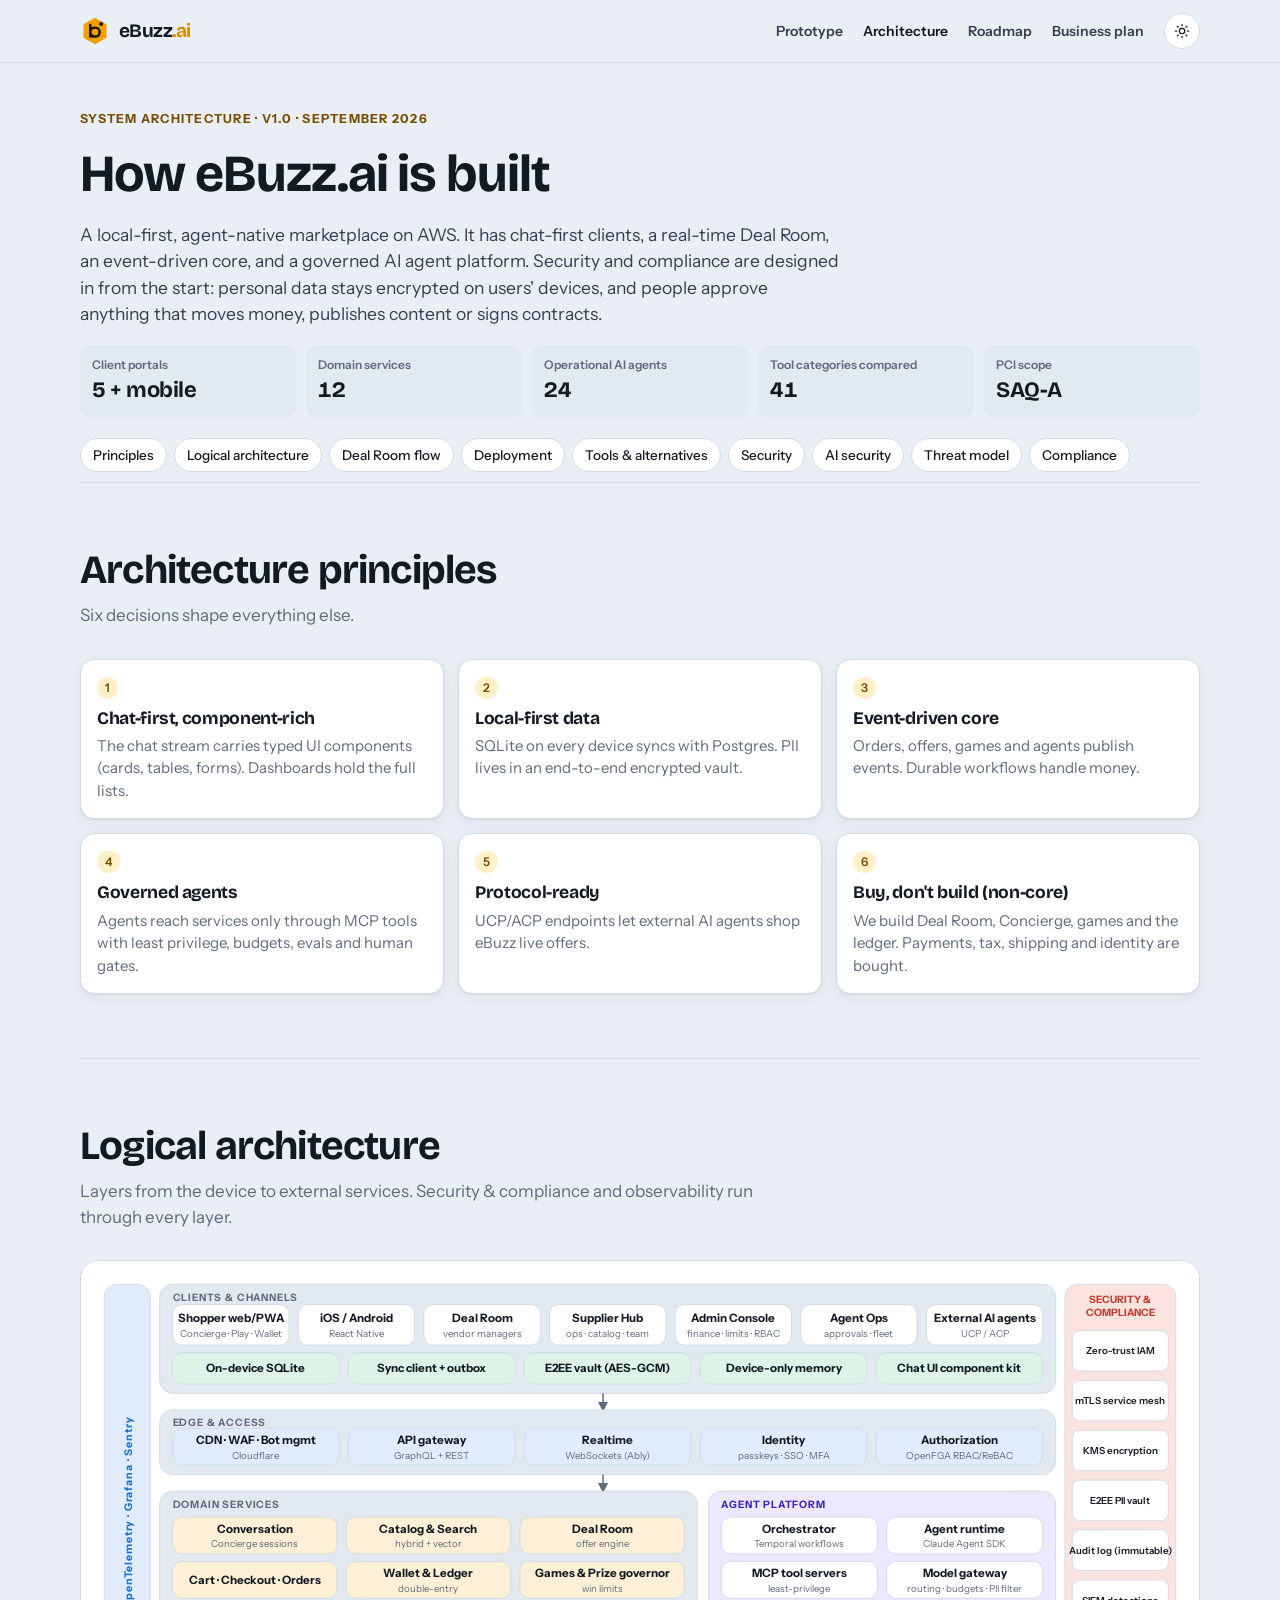
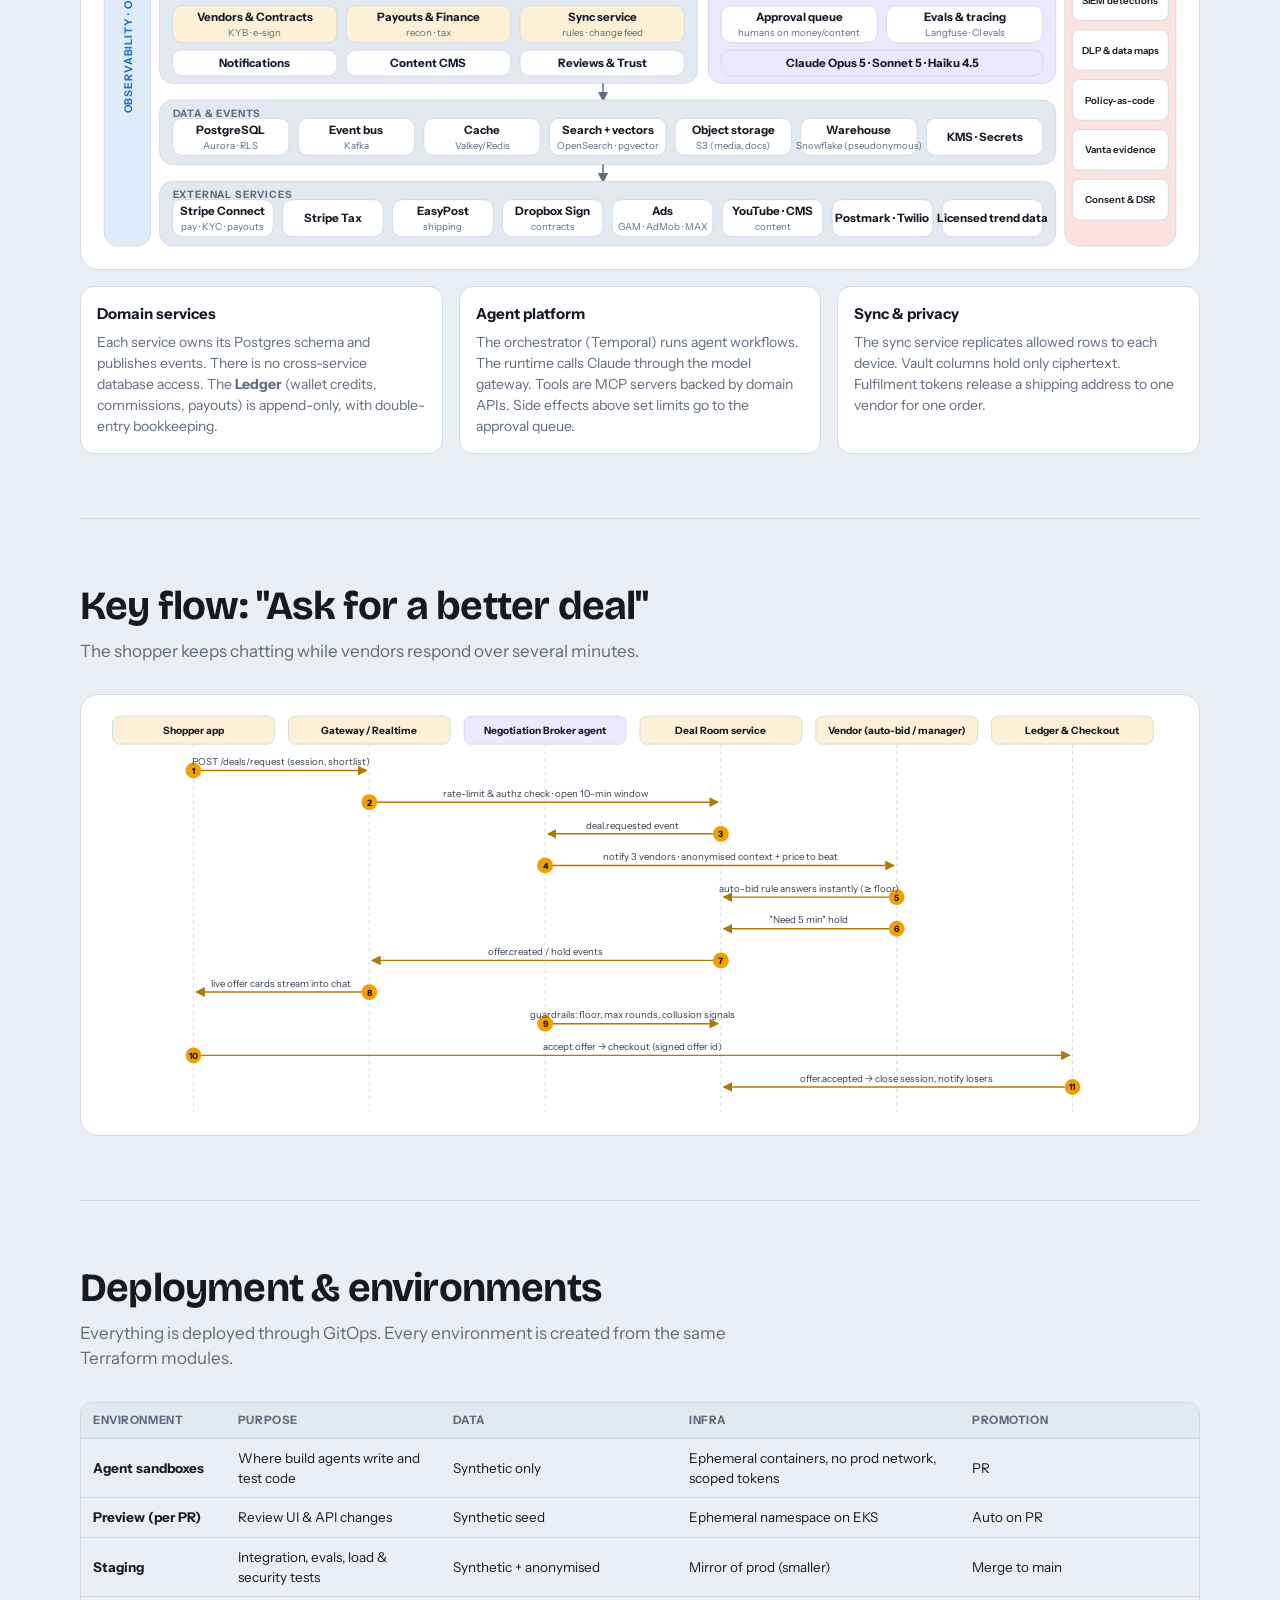
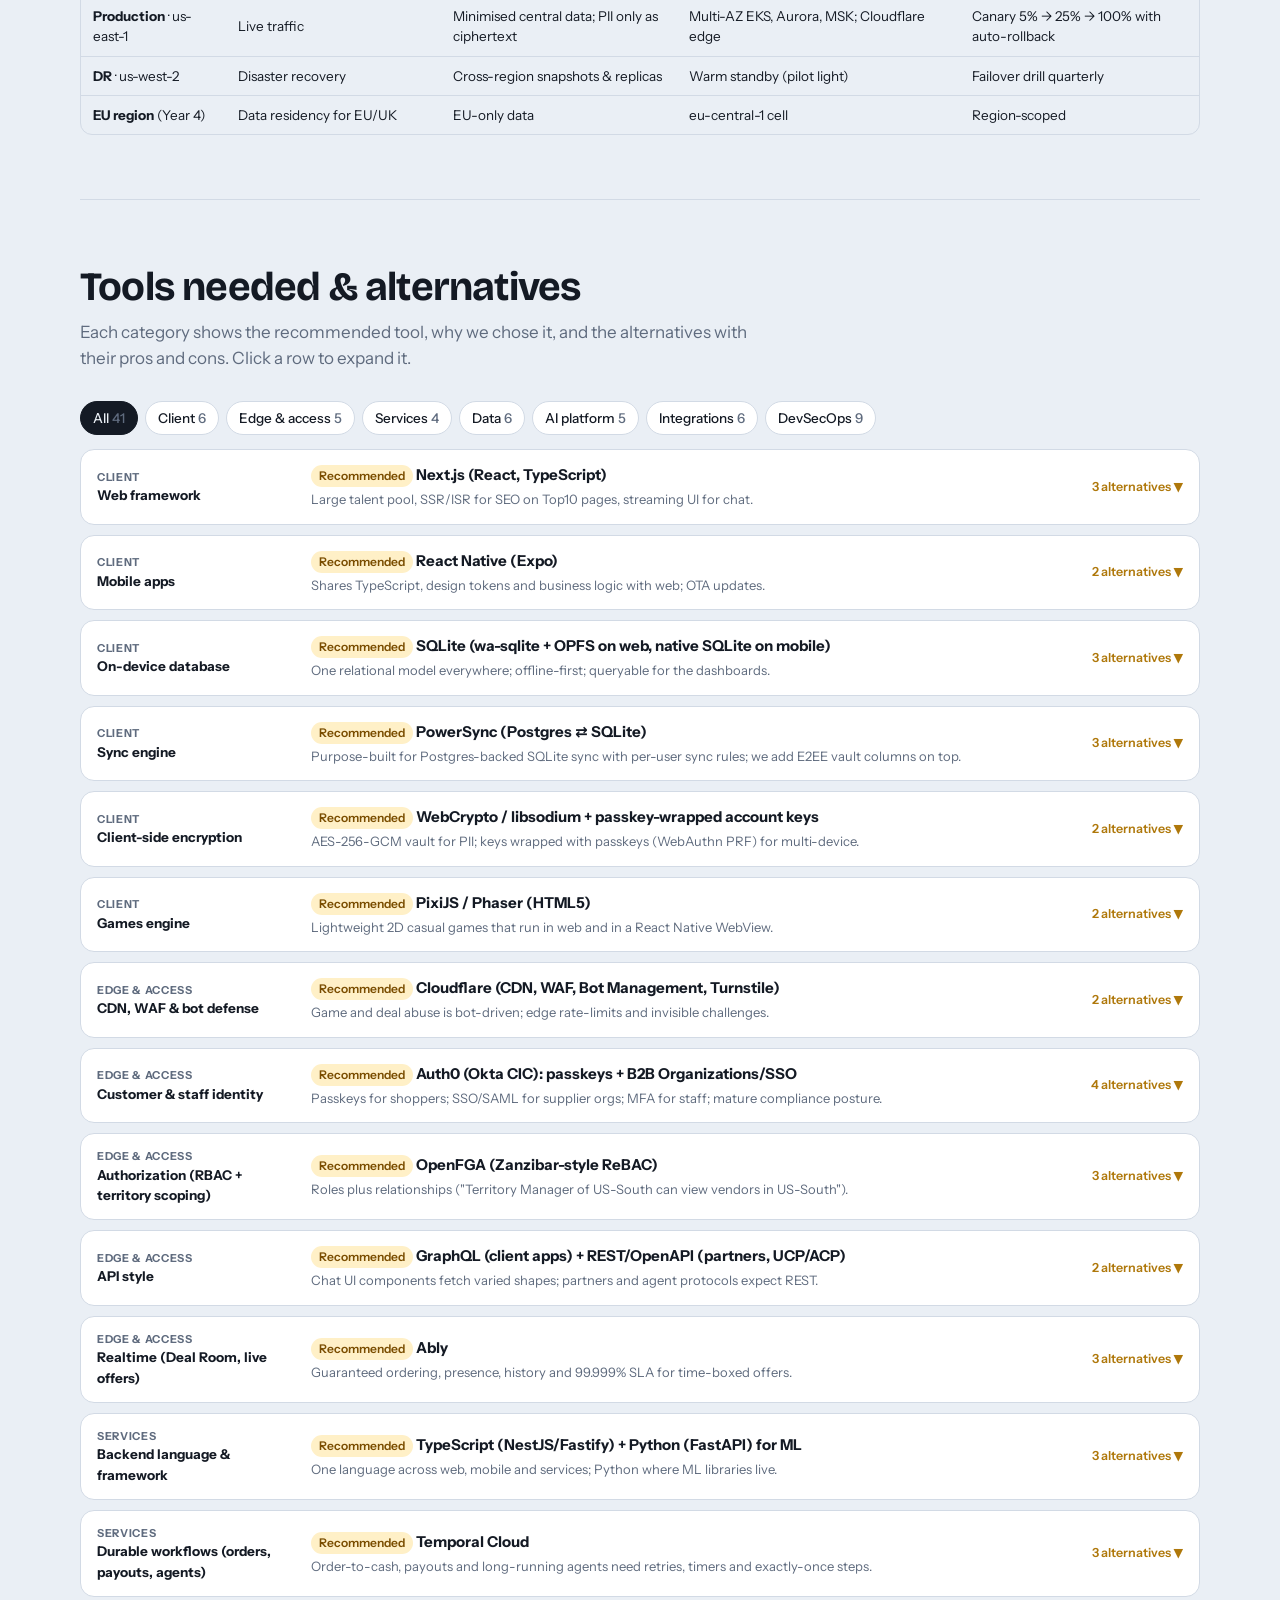
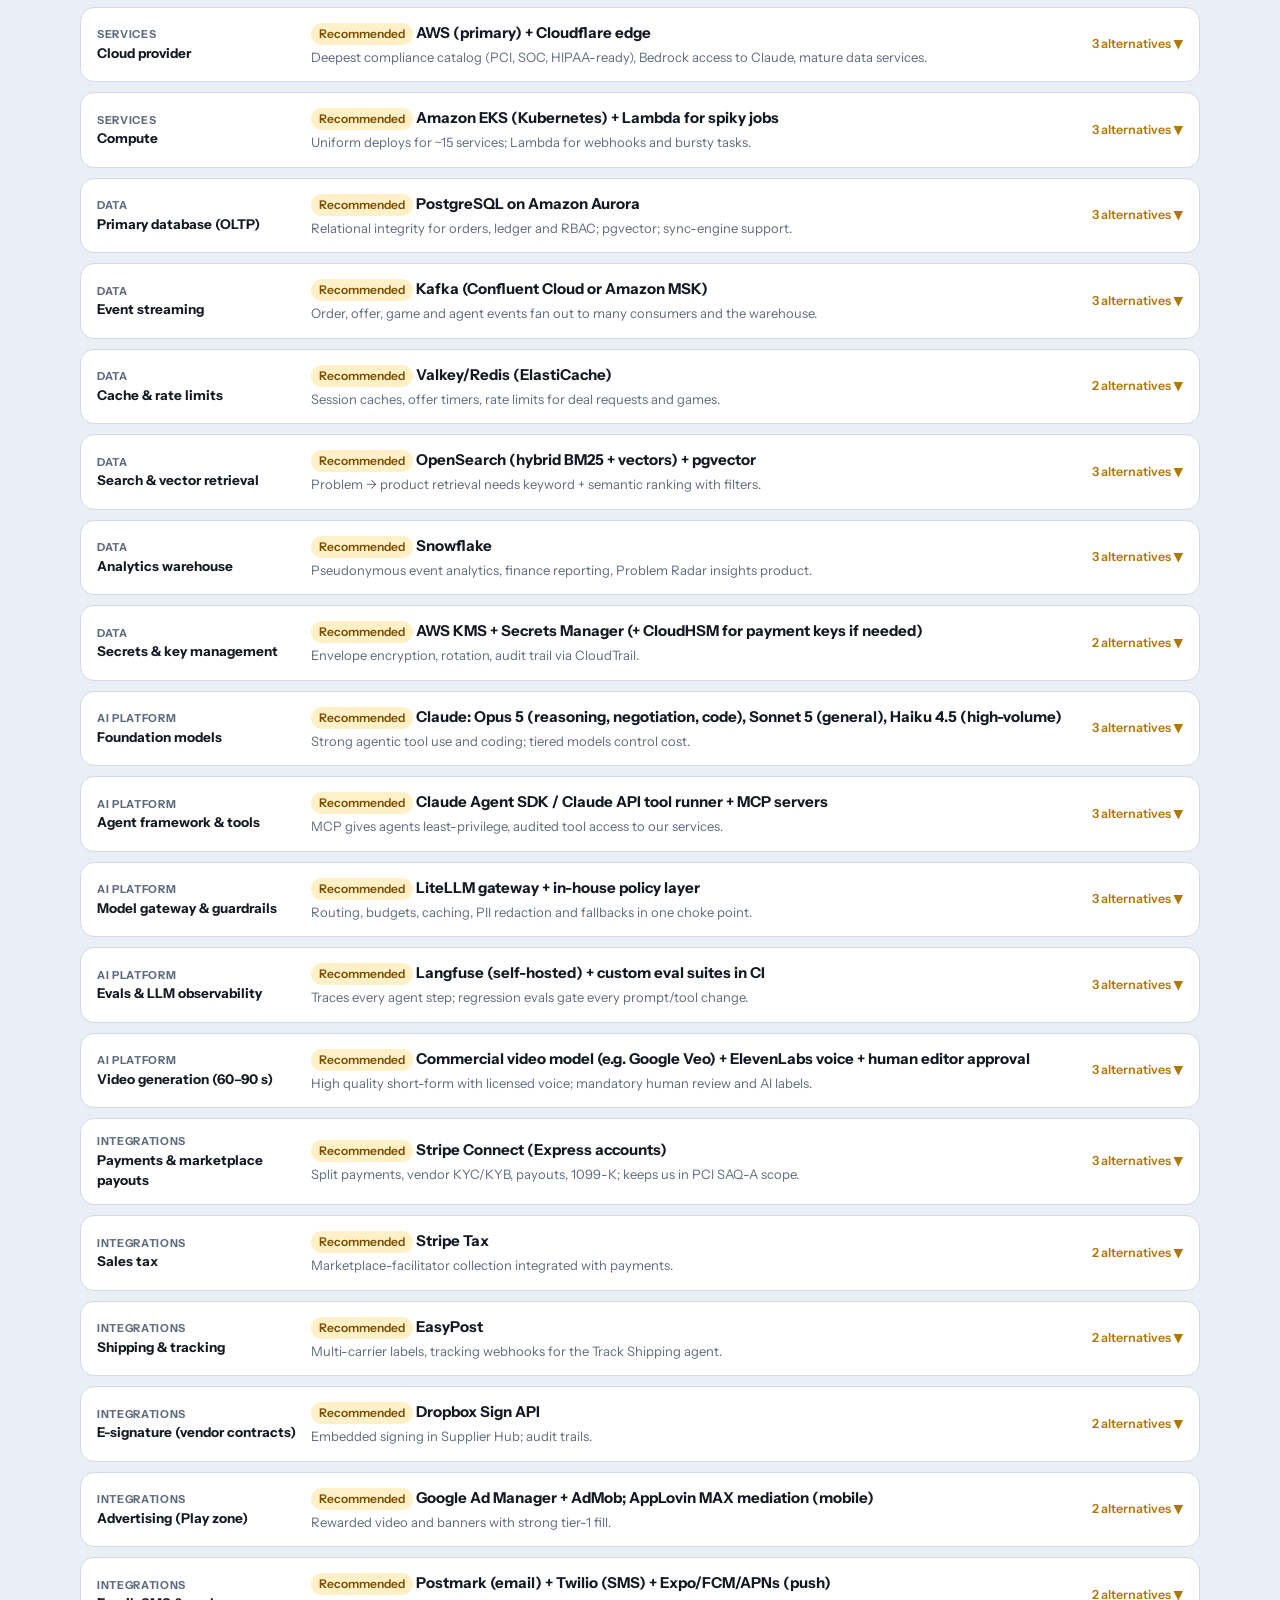
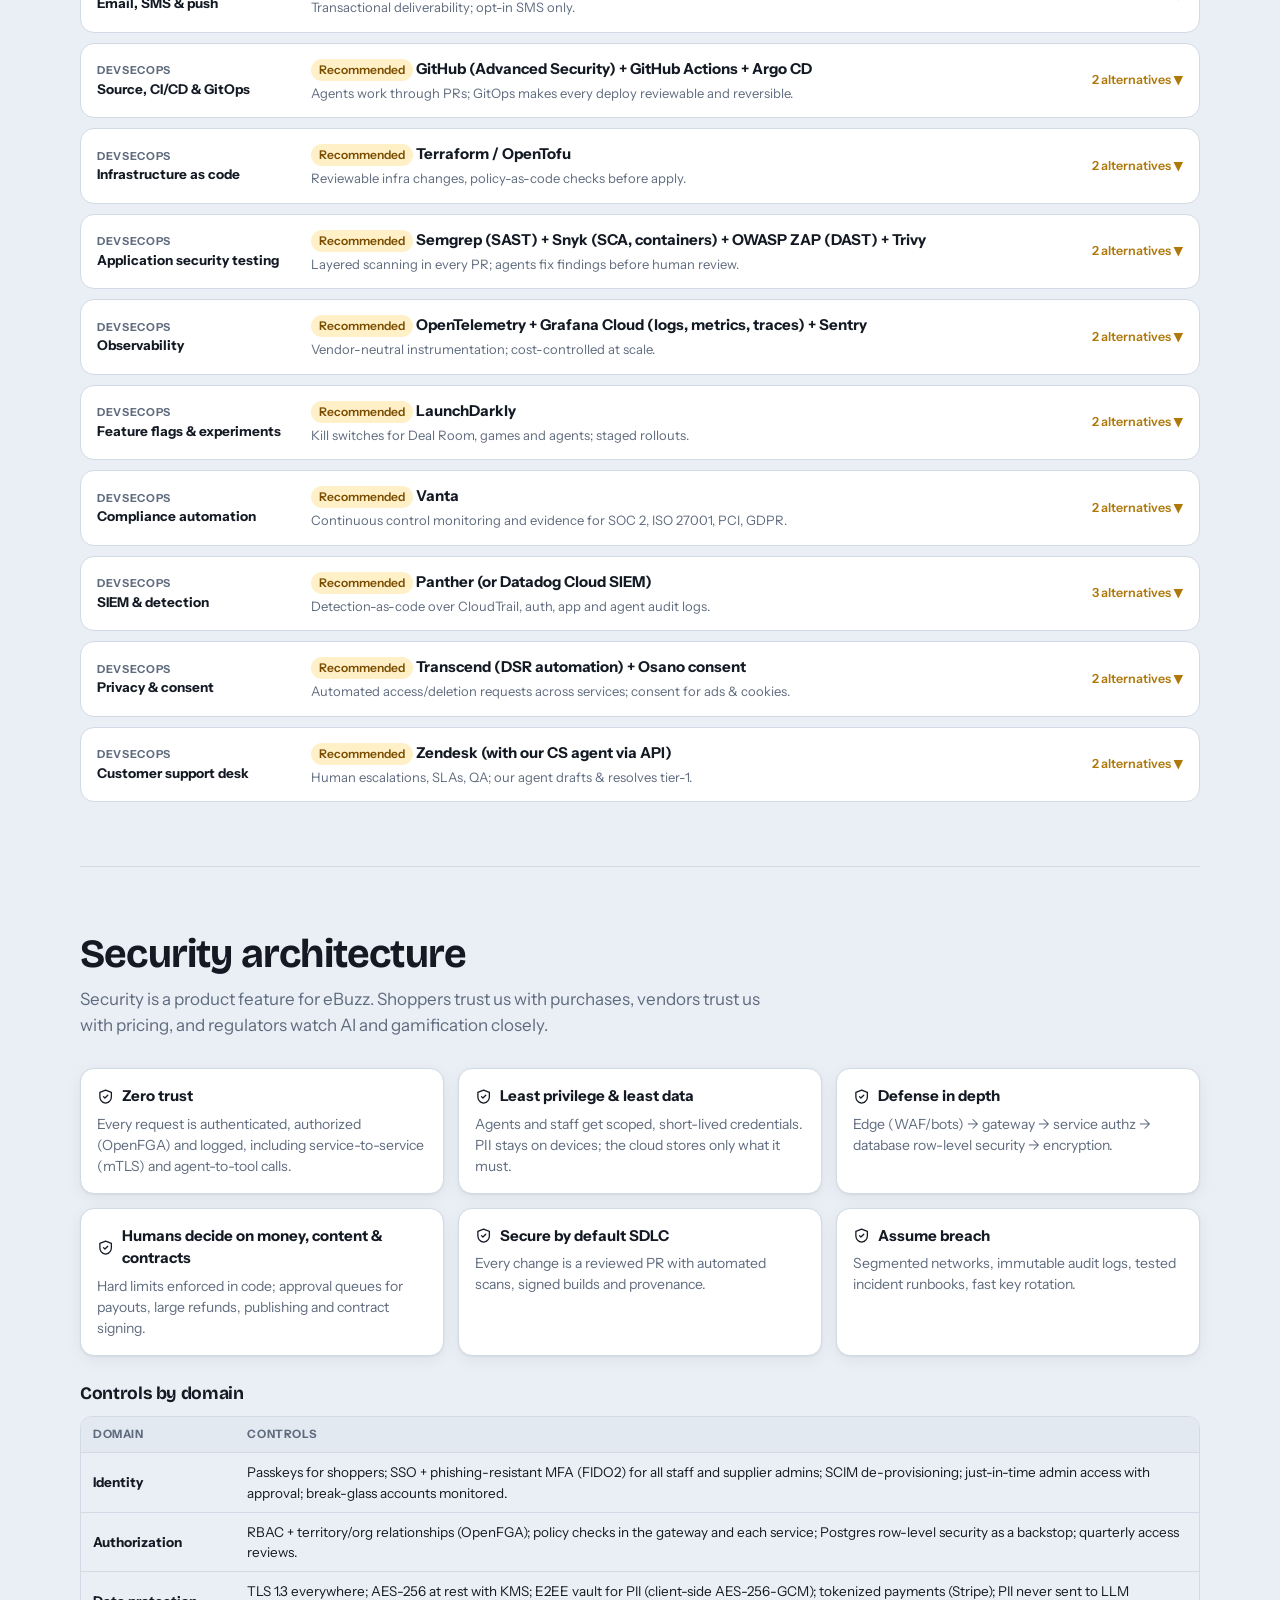
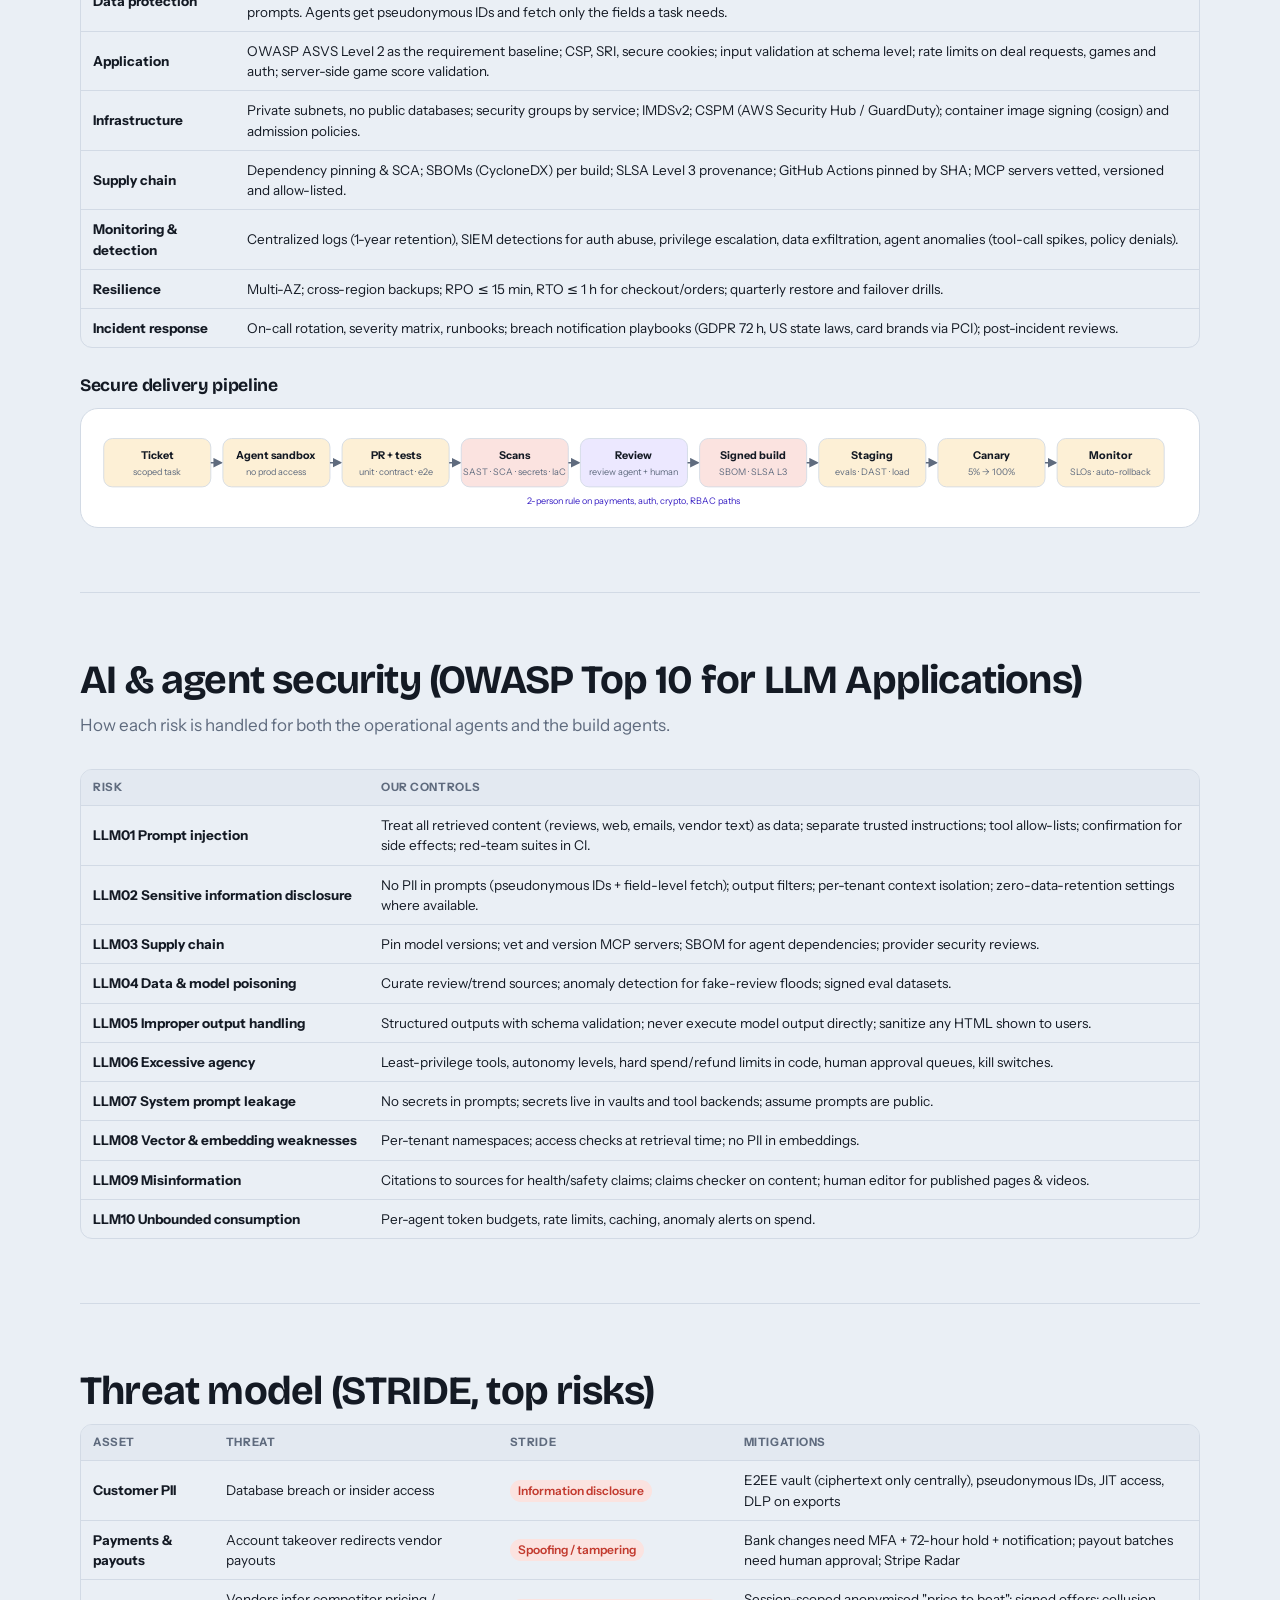
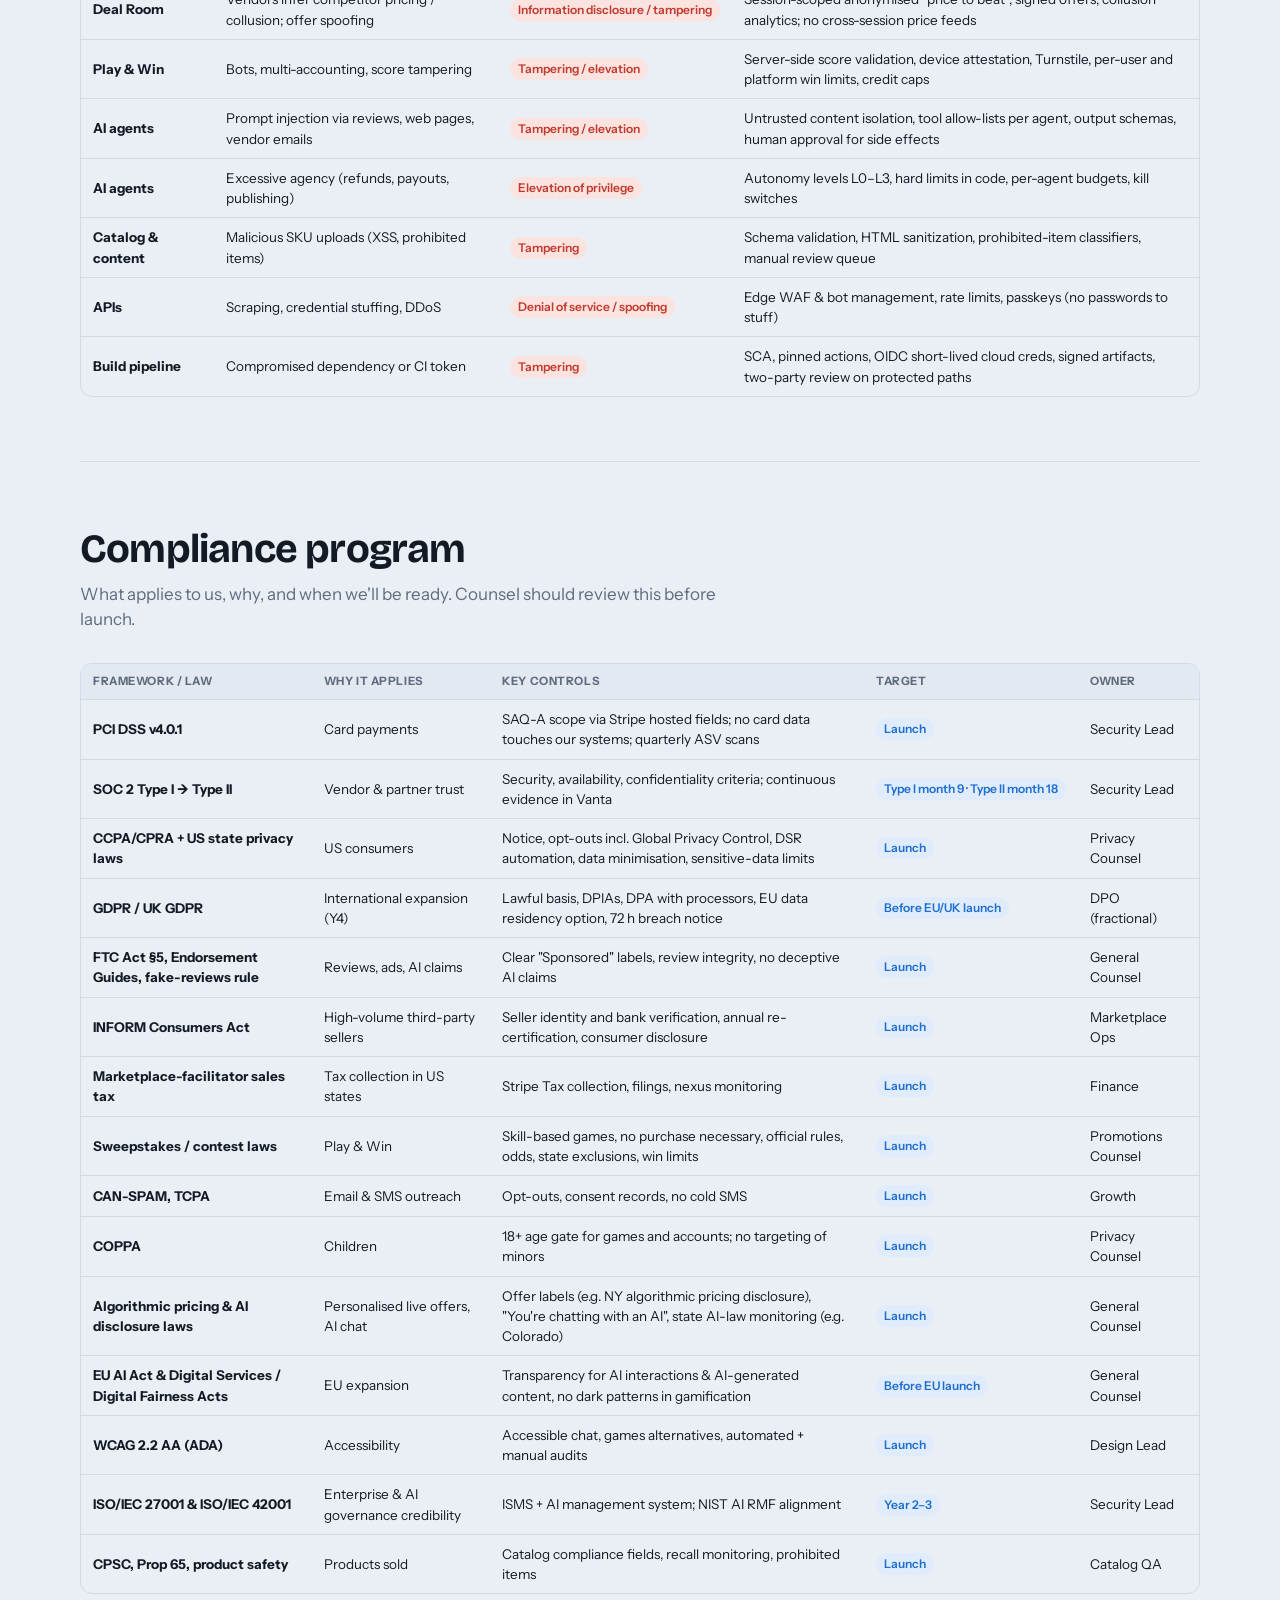
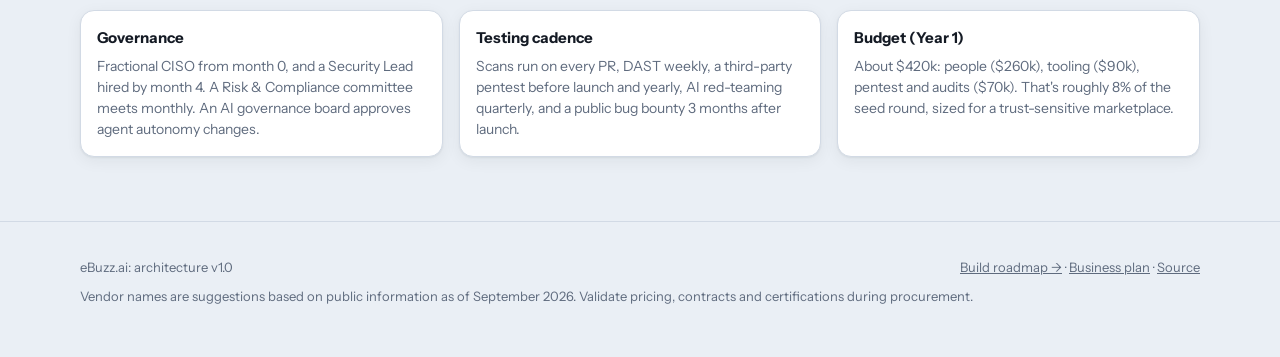
==== commit a3f44335: "Fix architecture page sequence-diagram lane labels Co-Authored-By: Claude Opus 5 <noreply@anthropic." ====
--- a/architecture.html
+++ b/architecture.html
@@ -202,7 +202,7 @@
   $('#logicalDiagram').innerHTML = `<svg viewBox="0 0 ${W} 628" xmlns="http://www.w3.org/2000/svg"><defs><marker id="ah" viewBox="0 0 10 10" refX="8" refY="5" markerWidth="7" markerHeight="7" orient="auto-start-reverse"><path d="M0 0L10 5L0 10z" fill="var(--muted)"/></marker></defs>${s}</svg>`;
 
   /* ---------- sequence diagram ---------- */
-  const lanes = ['Shopper app', 'Gateway / Realtime', 'Negotiation Broker agent', 'Deal Room service', 'Vendor (auto-bid / manager)', 'Ledger 'Vendor auto-bid / Vendor Manager', 'Ledger & Checkout' Checkout'];
+  const lanes = ['Shopper app', 'Gateway / Realtime', 'Negotiation Broker agent', 'Deal Room service', 'Vendor (auto-bid / manager)', 'Ledger & Checkout'];
   const steps = [
     [0, 1, 'POST /deals/request (session, shortlist)'], [1, 3, 'rate-limit & authz check · open 10-min window'], [3, 2, 'deal.requested event'],
     [2, 4, 'notify 3 vendors · anonymised context + price to beat'], [4, 3, 'auto-bid rule answers instantly (≥ floor)'], [4, 3, '"Need 5 min" hold'],
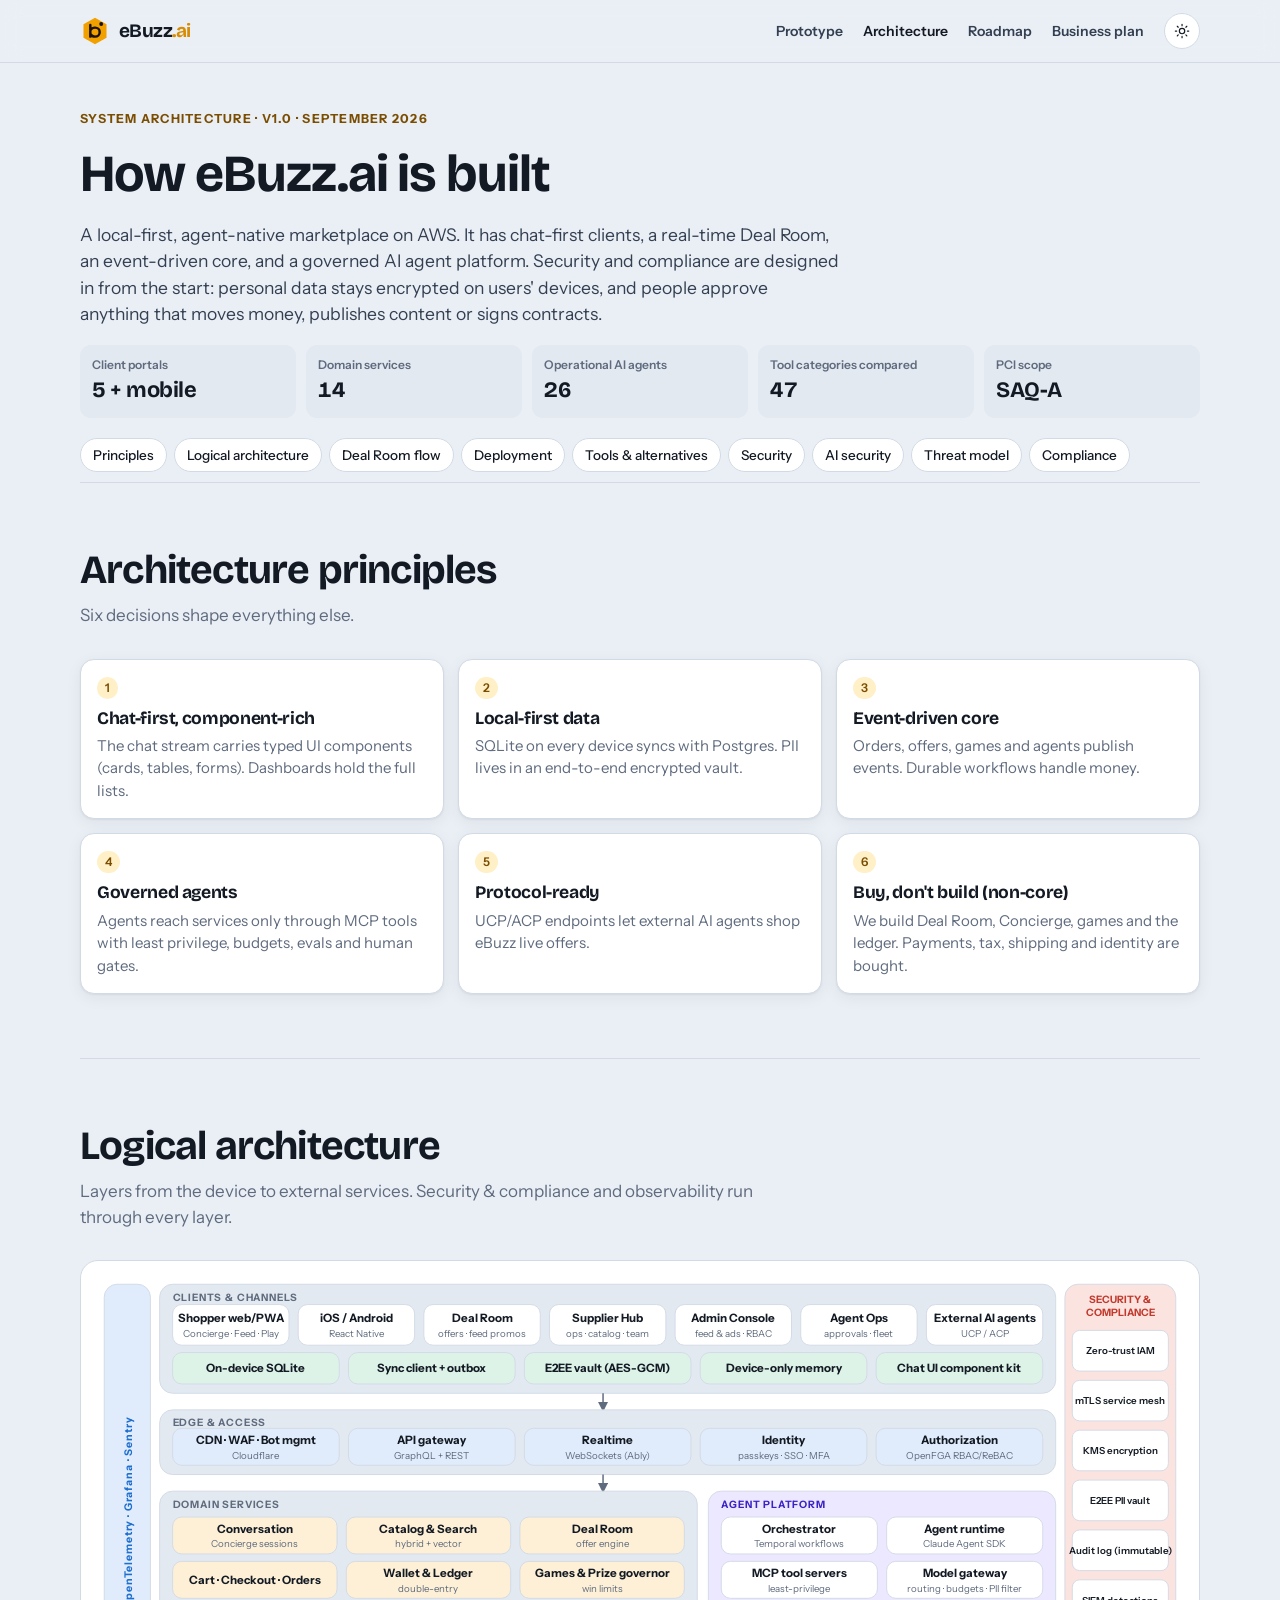
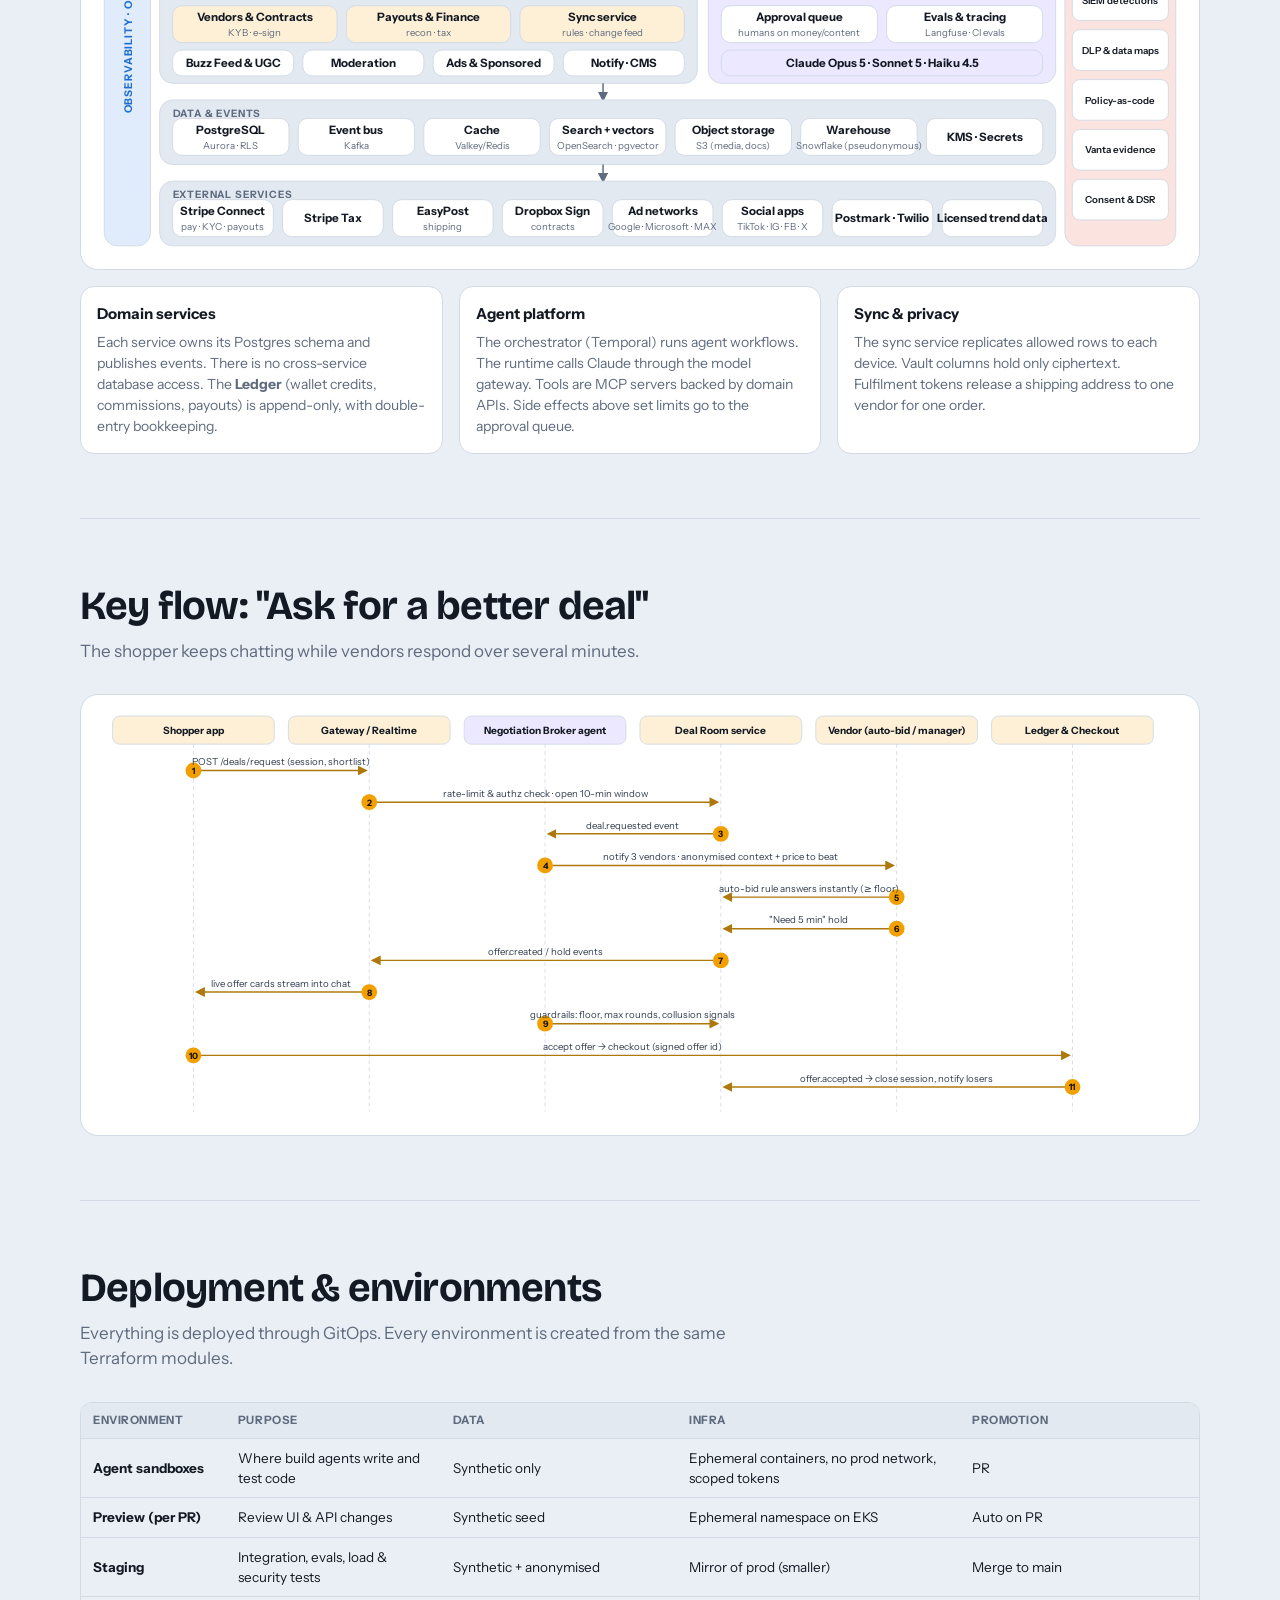
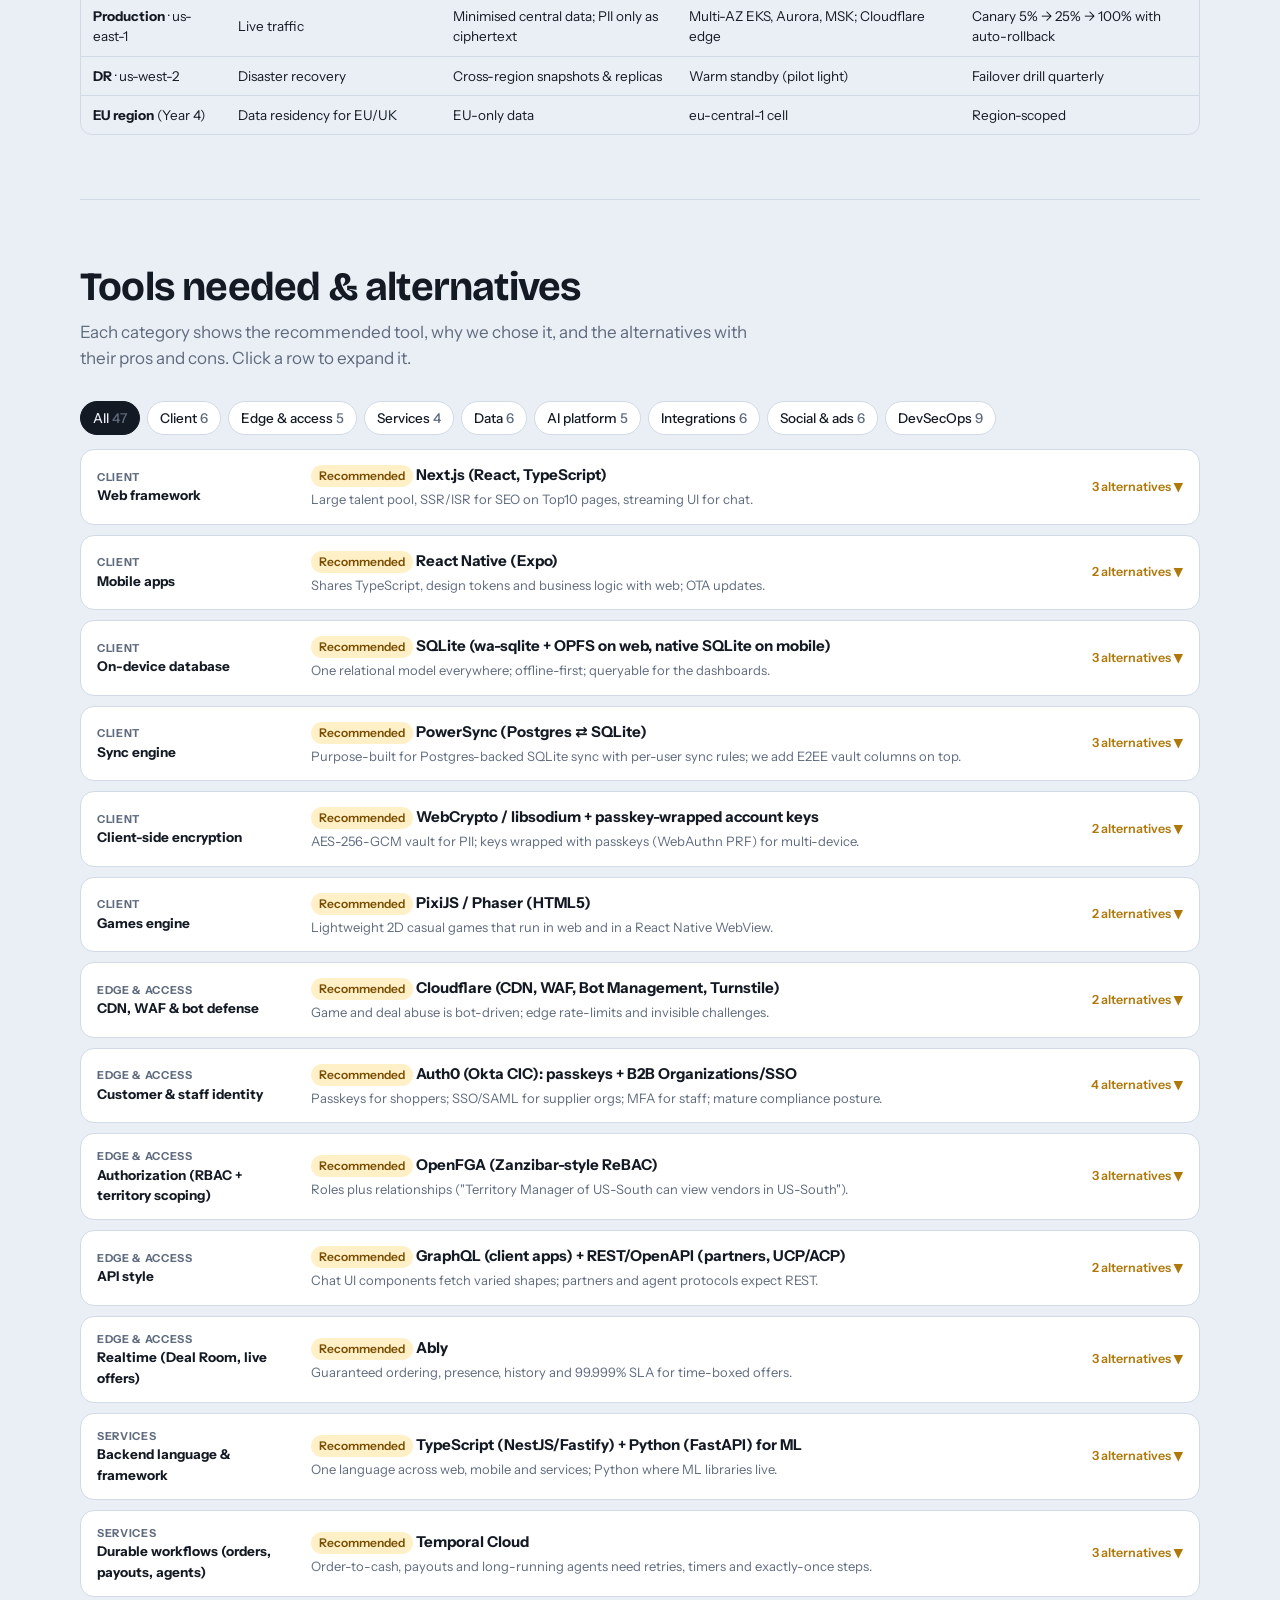
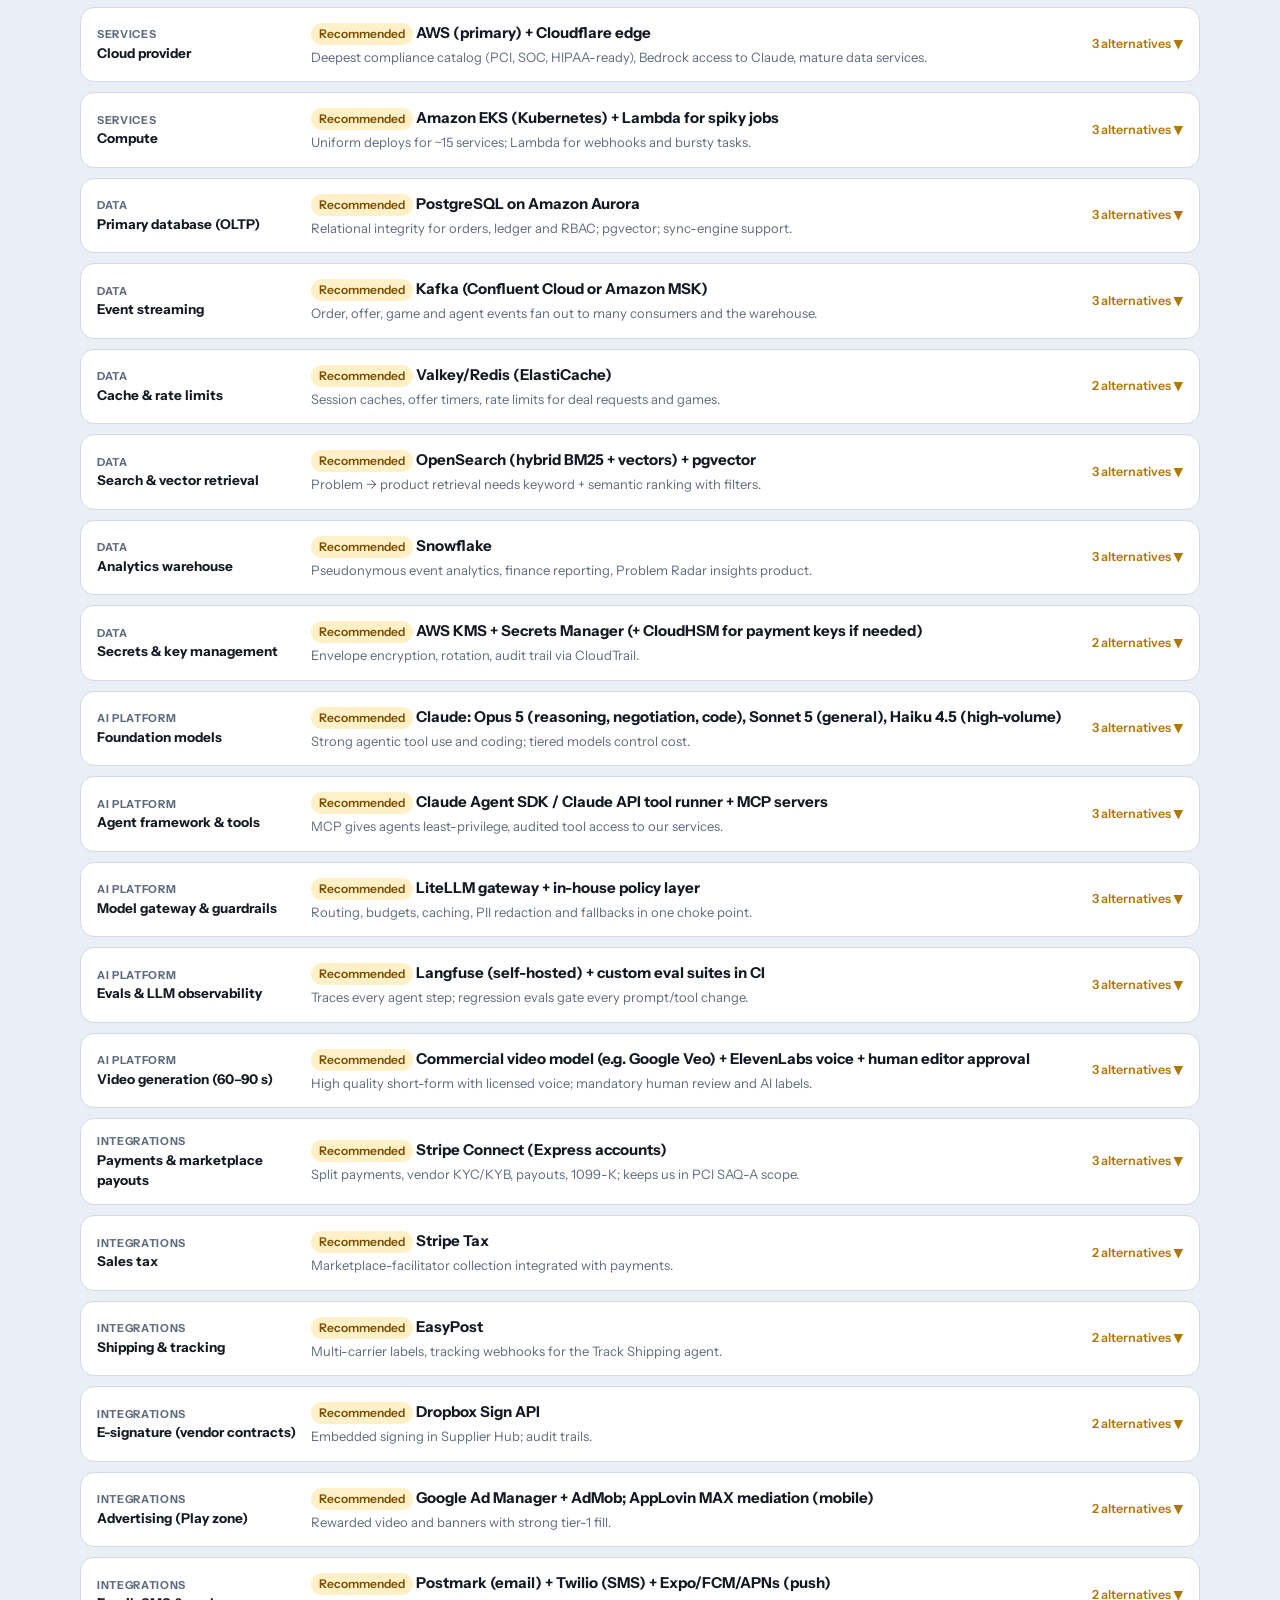
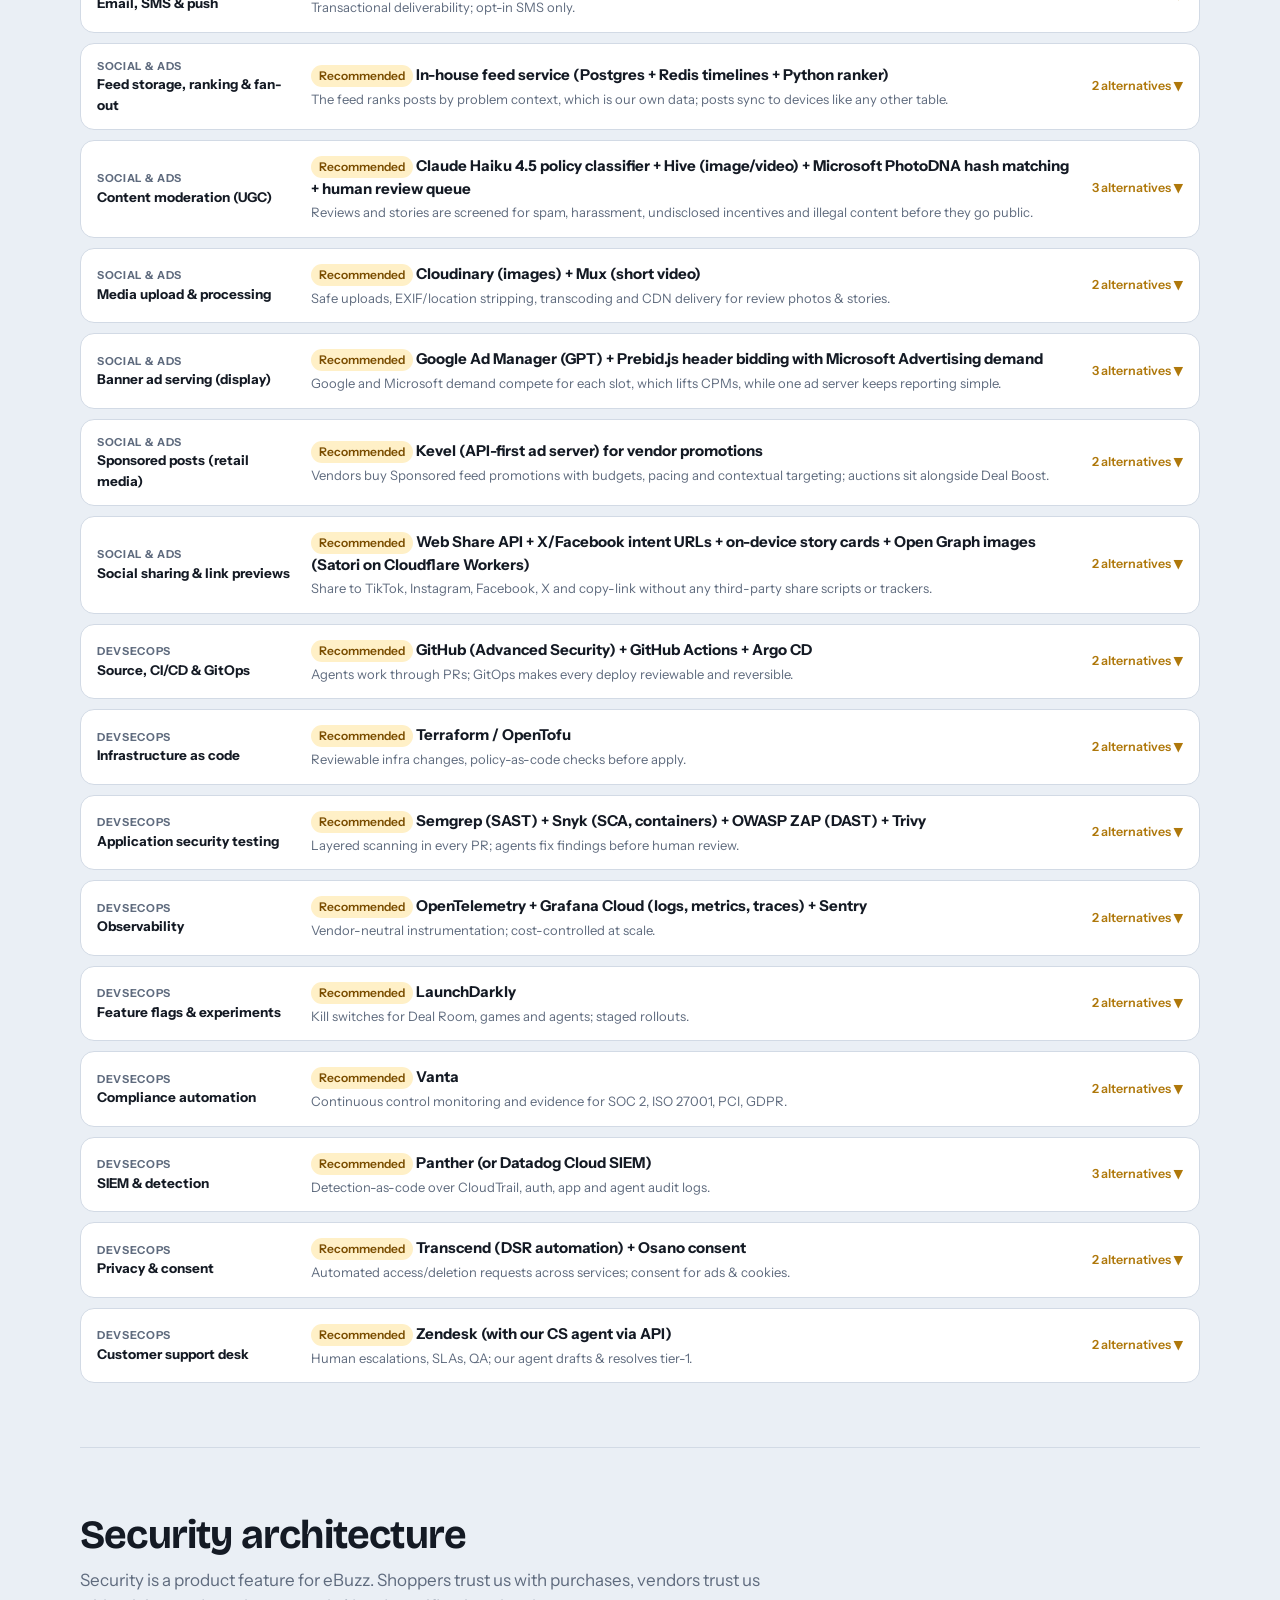
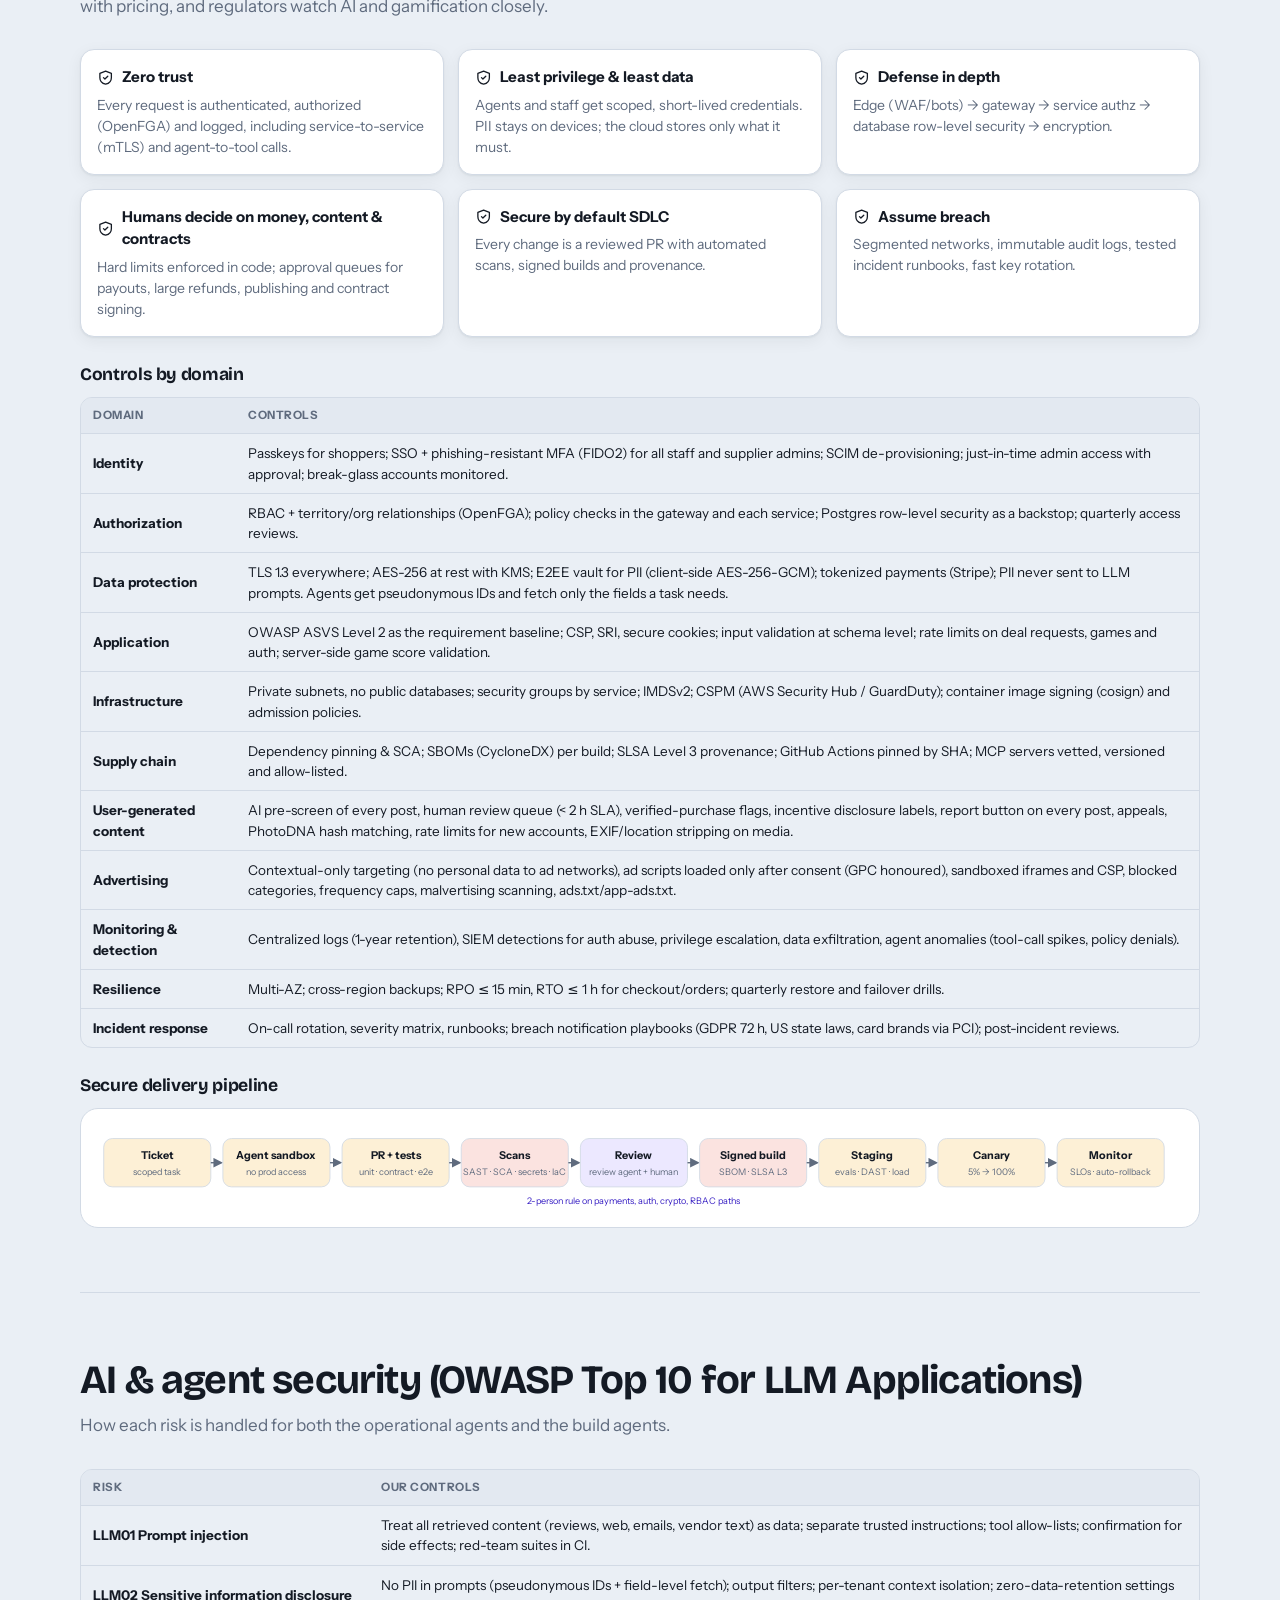
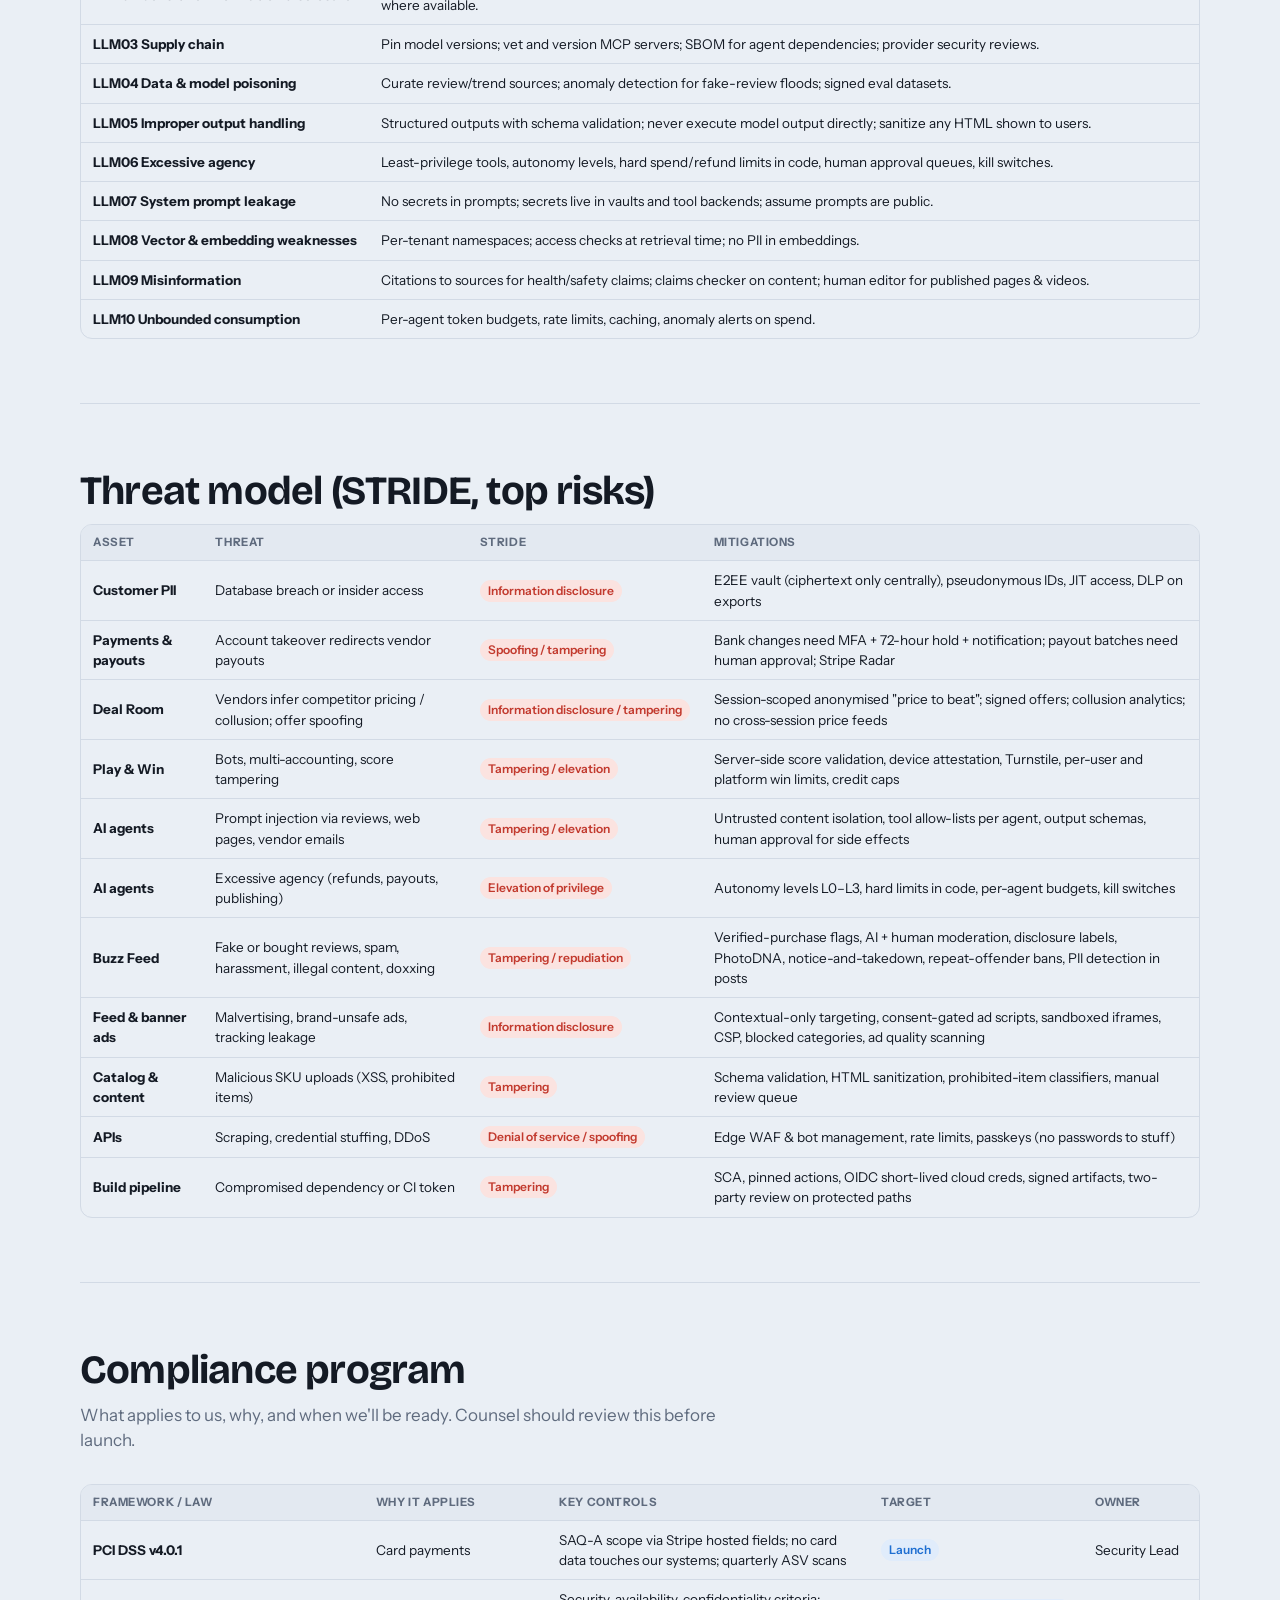
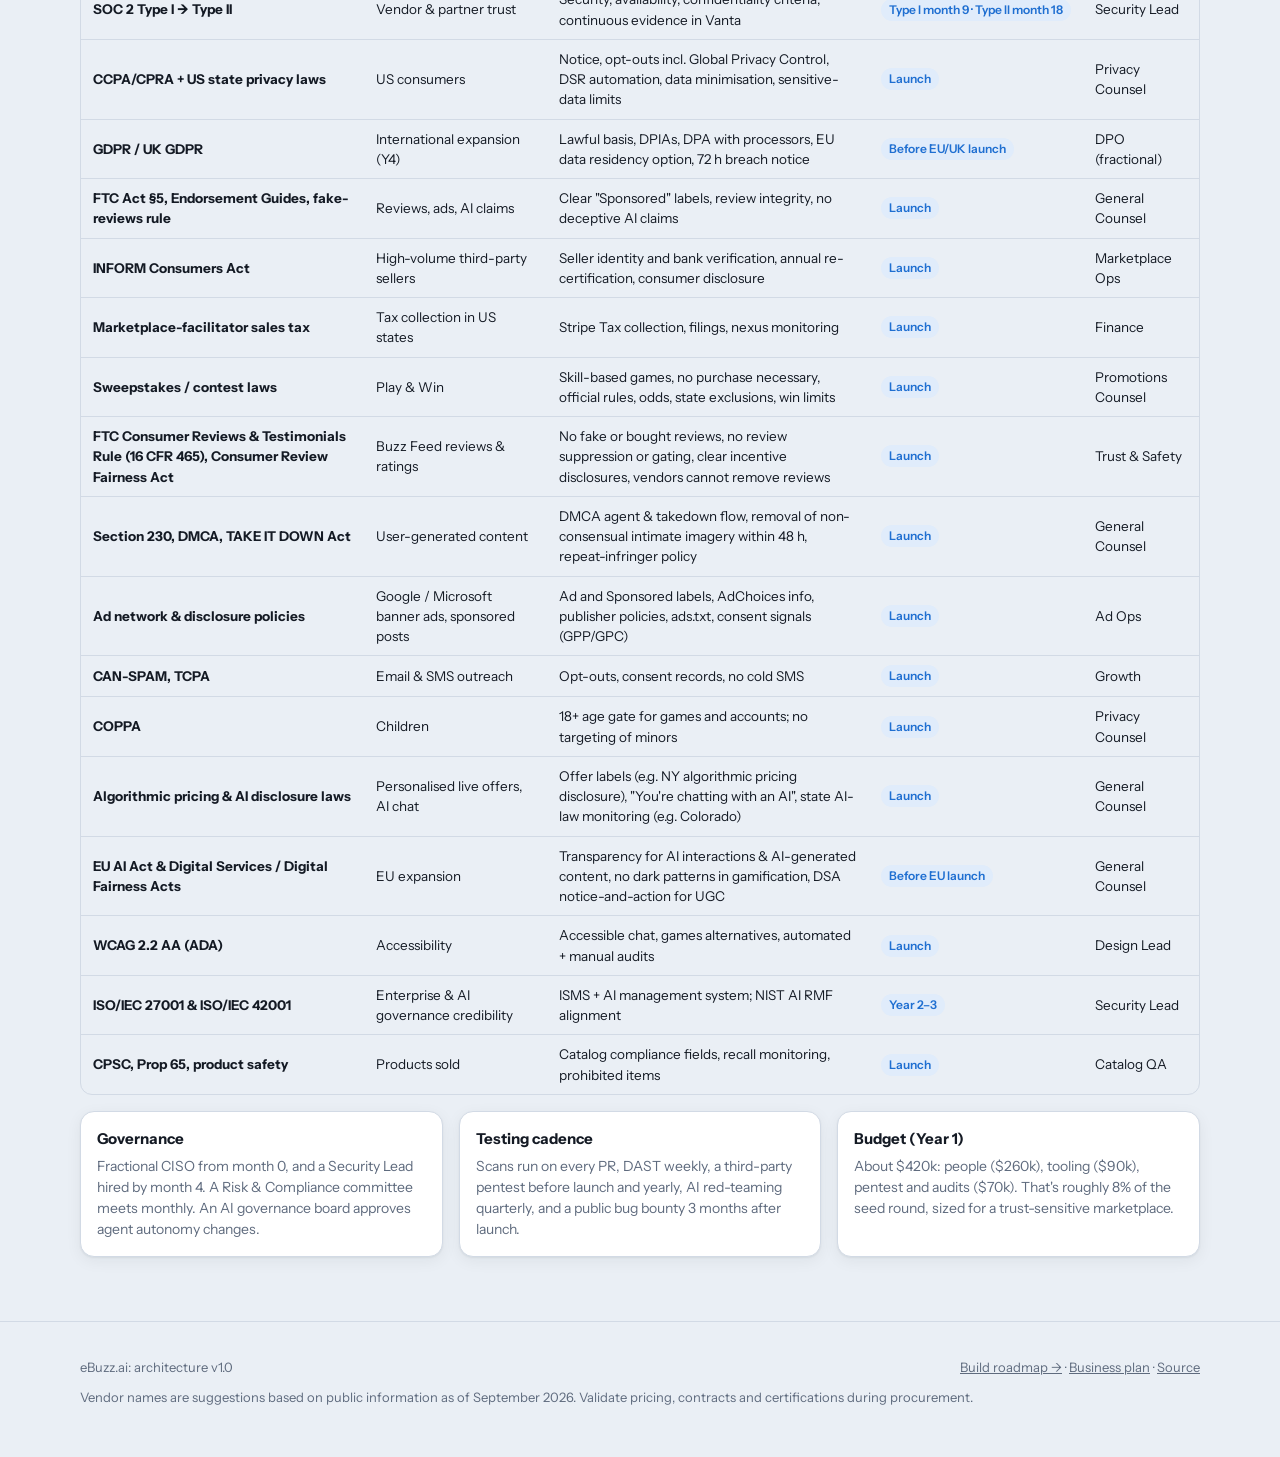
==== commit 0e857c7d: "Add Buzz Feed (social feed) to Shopper, Vendor and Admin portals - Shared feed module: shopper revie" ====
--- a/architecture.html
+++ b/architecture.html
@@ -9,7 +9,7 @@
 <link rel="preconnect" href="https://fonts.googleapis.com">
 <link rel="preconnect" href="https://fonts.gstatic.com" crossorigin>
 <link href="https://fonts.googleapis.com/css2?family=Bricolage+Grotesque:opsz,wght@12..96,500;12..96,700&family=Instrument+Sans:wght@400;500;600;700&family=JetBrains+Mono:wght@500;600&display=swap" rel="stylesheet">
-<link rel="stylesheet" href="assets/css/ebuzz.css">
+<link rel="stylesheet" href="assets/css/ebuzz.css?v=8">
 <style>
   .page-hero { padding: 44px 0 10px; }
   .page-hero h1 { font-size: clamp(34px, 4.6vw, 52px); }
@@ -56,8 +56,8 @@
     <p>A local-first, agent-native marketplace on AWS. It has chat-first clients, a real-time Deal Room, an event-driven core, and a governed AI agent platform. Security and compliance are designed in from the start: personal data stays encrypted on users' devices, and people approve anything that moves money, publishes content or signs contracts.</p>
     <div class="kpis" style="margin-top:18px">
       <div class="kpi"><div class="l">Client portals</div><div class="v">5 + mobile</div></div>
-      <div class="kpi"><div class="l">Domain services</div><div class="v">12</div></div>
-      <div class="kpi"><div class="l">Operational AI agents</div><div class="v">24</div></div>
+      <div class="kpi"><div class="l">Domain services</div><div class="v">14</div></div>
+      <div class="kpi"><div class="l">Operational AI agents</div><div class="v">26</div></div>
       <div class="kpi"><div class="l">Tool categories compared</div><div class="v" id="nTools">-</div></div>
       <div class="kpi"><div class="l">PCI scope</div><div class="v">SAQ-A</div></div>
     </div>
@@ -146,8 +146,8 @@
 <footer class="site-foot"><div class="wrap-w"><div class="row between wrap" style="gap:10px"><span>eBuzz.ai: architecture v1.0</span><span><a href="roadmap.html">Build roadmap →</a> · <a href="docs.html?d=plan">Business plan</a> · <a href="https://github.com/ravikrali/ebuzz-demo">Source</a></span></div>
 <p style="margin:10px 0 0">Vendor names are suggestions based on public information as of September 2026. Validate pricing, contracts and certifications during procurement.</p></div></footer>
 
-<script src="assets/js/ui.js"></script>
-<script src="assets/js/arch-data.js"></script>
+<script src="assets/js/ui.js?v=8"></script>
+<script src="assets/js/arch-data.js?v=8"></script>
 <script>
 (function () {
   const { $, $$, esc } = EB, A = window.ARCH;
@@ -169,7 +169,7 @@
   const arrow = (x, y1, y2) => { s += `<line x1="${x}" y1="${y1}" x2="${x}" y2="${y2}" stroke="var(--muted)" stroke-width="1.6" marker-end="url(#ah)"/>`; };
 
   band(10, 118, 'CLIENTS & CHANNELS', 'var(--surface-2)');
-  row(32, 44, [['Shopper web/PWA', 'Concierge · Play · Wallet'], ['iOS / Android', 'React Native'], ['Deal Room', 'vendor managers'], ['Supplier Hub', 'ops · catalog · team'], ['Admin Console', 'finance · limits · RBAC'], ['Agent Ops', 'approvals · fleet'], ['External AI agents', 'UCP / ACP']], 'b');
+  row(32, 44, [['Shopper web/PWA', 'Concierge · Feed · Play'], ['iOS / Android', 'React Native'], ['Deal Room', 'offers · feed promos'], ['Supplier Hub', 'ops · catalog · team'], ['Admin Console', 'feed & ads · RBAC'], ['Agent Ops', 'approvals · fleet'], ['External AI agents', 'UCP / ACP']], 'b');
   row(84, 34, [['On-device SQLite', ''], ['Sync client + outbox', ''], ['E2EE vault (AES-GCM)', ''], ['Device-only memory', ''], ['Chat UI component kit', '']], 'g');
   arrow(W / 2 - 40, 128, 146);
   band(146, 70, 'EDGE & ACCESS', 'var(--surface-2)');
@@ -181,7 +181,7 @@
   row(262, 40, [['Conversation', 'Concierge sessions'], ['Catalog & Search', 'hybrid + vector'], ['Deal Room', 'offer engine']], 'a', sx0, sx1);
   row(310, 40, [['Cart · Checkout · Orders', ''], ['Wallet & Ledger', 'double-entry'], ['Games & Prize governor', 'win limits']], 'a', sx0, sx1);
   row(358, 40, [['Vendors & Contracts', 'KYB · e-sign'], ['Payouts & Finance', 'recon · tax'], ['Sync service', 'rules · change feed']], 'a', sx0, sx1);
-  row(406, 28, [['Notifications', ''], ['Content CMS', ''], ['Reviews & Trust', '']], 'b', sx0, sx1);
+  row(406, 28, [['Buzz Feed & UGC', ''], ['Moderation', ''], ['Ads & Sponsored', ''], ['Notify · CMS', '']], 'b', sx0, sx1);
   const ax = 70 + (W - 210) * 0.6 + 12, aw = (W - 210) * 0.4 - 12;
   s += `<rect x="${ax}" y="234" width="${aw}" height="208" rx="14" fill="var(--violet-soft)" stroke="var(--line)"/><text x="${ax + 14}" y="252" font-size="11" font-weight="700" letter-spacing=".08em" fill="var(--violet-ink)">AGENT PLATFORM</text>`;
   row(262, 40, [['Orchestrator', 'Temporal workflows'], ['Agent runtime', 'Claude Agent SDK']], 'b', ax + 14, ax + aw - 14);
@@ -193,7 +193,7 @@
   row(480, 40, [['PostgreSQL', 'Aurora · RLS'], ['Event bus', 'Kafka'], ['Cache', 'Valkey/Redis'], ['Search + vectors', 'OpenSearch · pgvector'], ['Object storage', 'S3 (media, docs)'], ['Warehouse', 'Snowflake (pseudonymous)'], ['KMS · Secrets', '']], 'b');
   arrow(W / 2 - 40, 530, 548);
   band(548, 70, 'EXTERNAL SERVICES', 'var(--surface-2)');
-  row(568, 40, [['Stripe Connect', 'pay · KYC · payouts'], ['Stripe Tax', ''], ['EasyPost', 'shipping'], ['Dropbox Sign', 'contracts'], ['Ads', 'GAM · AdMob · MAX'], ['YouTube · CMS', 'content'], ['Postmark · Twilio', ''], ['Licensed trend data', '']], 'b');
+  row(568, 40, [['Stripe Connect', 'pay · KYC · payouts'], ['Stripe Tax', ''], ['EasyPost', 'shipping'], ['Dropbox Sign', 'contracts'], ['Ad networks', 'Google · Microsoft · MAX'], ['Social apps', 'TikTok · IG · FB · X'], ['Postmark · Twilio', ''], ['Licensed trend data', '']], 'b');
   // cross-cutting planes
   s += `<rect x="${W - 130}" y="10" width="120" height="608" rx="14" fill="var(--red-soft)" stroke="var(--line)"/>`;
   s += `<text x="${W - 70}" y="30" text-anchor="middle" font-size="11" font-weight="700" fill="var(--red)">SECURITY &amp;</text><text x="${W - 70}" y="44" text-anchor="middle" font-size="11" font-weight="700" fill="var(--red)">COMPLIANCE</text>`;
--- a/assets/css/ebuzz.css
+++ b/assets/css/ebuzz.css
@@ -466,3 +466,33 @@
 @media (max-width: 720px) { .m-theme { display: grid; } }
 .grid2 > *, .grid3 > *, .grid4 > * { min-width: 0; }
 .field input, .field select, .field textarea { min-width: 0; width: 100%; }
+
+/* ---------- Buzz Feed ---------- */
+.feed-wrap { max-width: 700px; margin: 0 auto; display: flex; flex-direction: column; gap: 12px; }
+.post { background: var(--surface); border: 1px solid var(--line); border-radius: 16px; padding: 14px 16px; }
+.post.promo { border-color: color-mix(in srgb, var(--honey) 55%, var(--line)); }
+.post.dim { opacity: .72; border-style: dashed; }
+.post-av { width: 40px; height: 40px; border-radius: 50%; background: var(--surface-2); display: grid; place-items: center; font-size: 20px; flex: none; }
+.post-text { margin: 8px 0 0; font-size: 14.5px; line-height: 1.55; white-space: pre-wrap; }
+.post-prod { display: flex; gap: 10px; align-items: center; margin-top: 10px; padding: 8px; border-radius: 12px; background: var(--surface-2); }
+.post-art { width: 46px; height: 46px; border-radius: 10px; display: grid; place-items: center; font-size: 24px; background: linear-gradient(135deg, var(--accent-soft), var(--surface)); flex: none; }
+.post-actions { display: flex; gap: 4px; margin-top: 10px; border-top: 1px solid var(--line); padding-top: 8px; flex-wrap: wrap; }
+.post-actions button { border: 0; background: transparent; border-radius: 999px; padding: 6px 12px; font-size: 13px; font-weight: 600; color: var(--muted); }
+.post-actions button:hover { background: var(--surface-2); color: var(--ink); }
+.post-actions button.on { color: var(--red); }
+.post-comments { margin-top: 8px; display: flex; flex-direction: column; gap: 6px; }
+.post-comments .cm { font-size: 13.5px; background: var(--surface-2); padding: 7px 10px; border-radius: 10px; }
+.ad-slot { border: 1px dashed var(--line); border-radius: 16px; padding: 12px 16px; background: var(--surface); }
+.ad-art { width: 64px; height: 64px; border-radius: 12px; display: grid; place-items: center; font-size: 32px; background: linear-gradient(135deg, var(--blue-soft), var(--surface-2)); flex: none; }
+.ad-why { border: 0; background: transparent; color: var(--muted); font-size: 14px; }
+.share-grid { display: grid; grid-template-columns: repeat(3, 1fr); gap: 8px; margin-top: 12px; }
+.share-grid button { border: 1px solid var(--line); background: var(--surface); border-radius: 12px; padding: 12px 6px; display: flex; flex-direction: column; align-items: center; gap: 6px; font-size: 12.5px; font-weight: 600; }
+.share-grid button:hover { border-color: var(--accent); }
+.sh { width: 38px; height: 38px; border-radius: 50%; display: grid; place-items: center; color: #fff; font-weight: 800; font-size: 17px; }
+.sh.tt { background: #111; } .sh.ig { background: linear-gradient(45deg, #F58529, #DD2A7B, #8134AF); } .sh.fb { background: #1877F2; } .sh.xx { background: #000; } .sh.cp { background: var(--muted); }
+.composer-card textarea { width: 100%; border: 1px solid var(--line); border-radius: 12px; padding: 10px 12px; background: var(--surface); resize: vertical; min-height: 70px; }
+.composer-card textarea:focus { outline: 2px solid var(--accent); border-color: transparent; }
+.star-in button { border: 0; background: transparent; font-size: 22px; color: var(--surface-3); padding: 0 1px; }
+.star-in button.on { color: var(--honey-strong); }
+.post.hl { box-shadow: 0 0 0 3px var(--accent); }
+.post-comments[hidden] { display: none; }
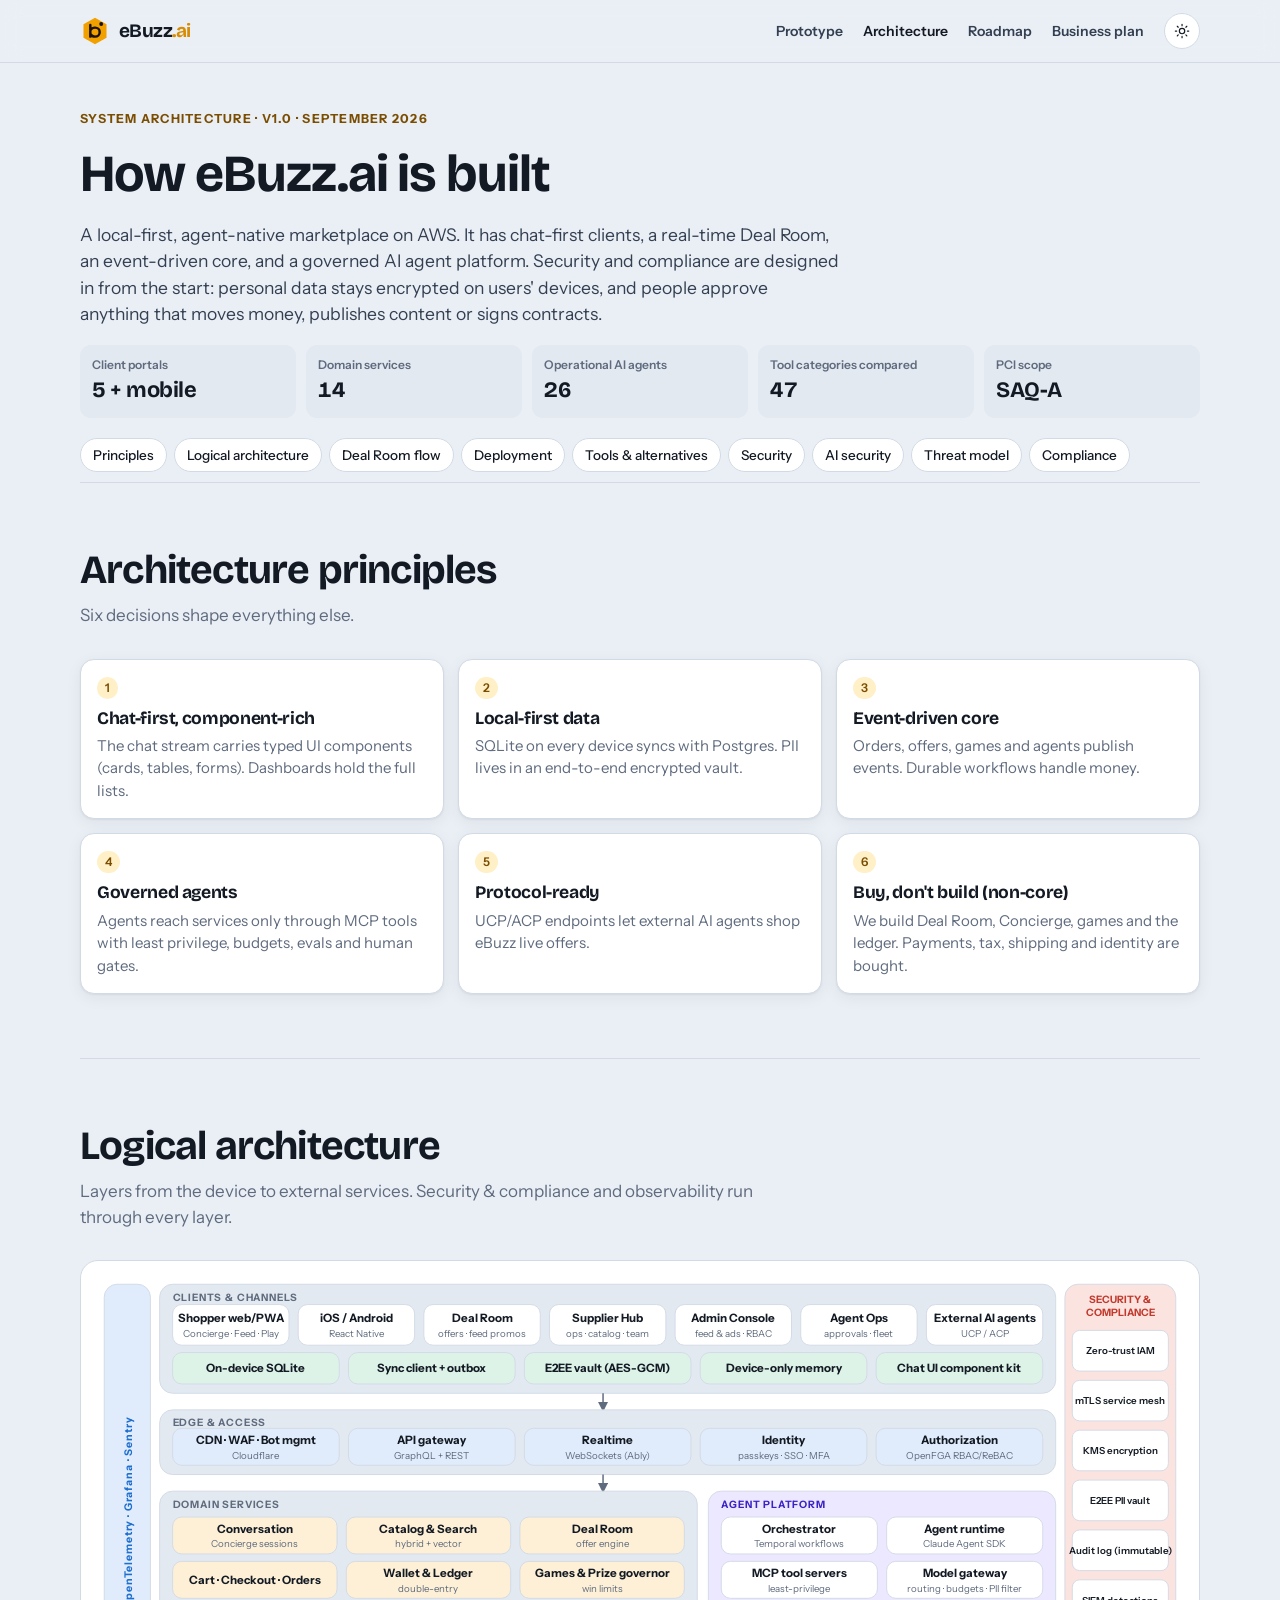
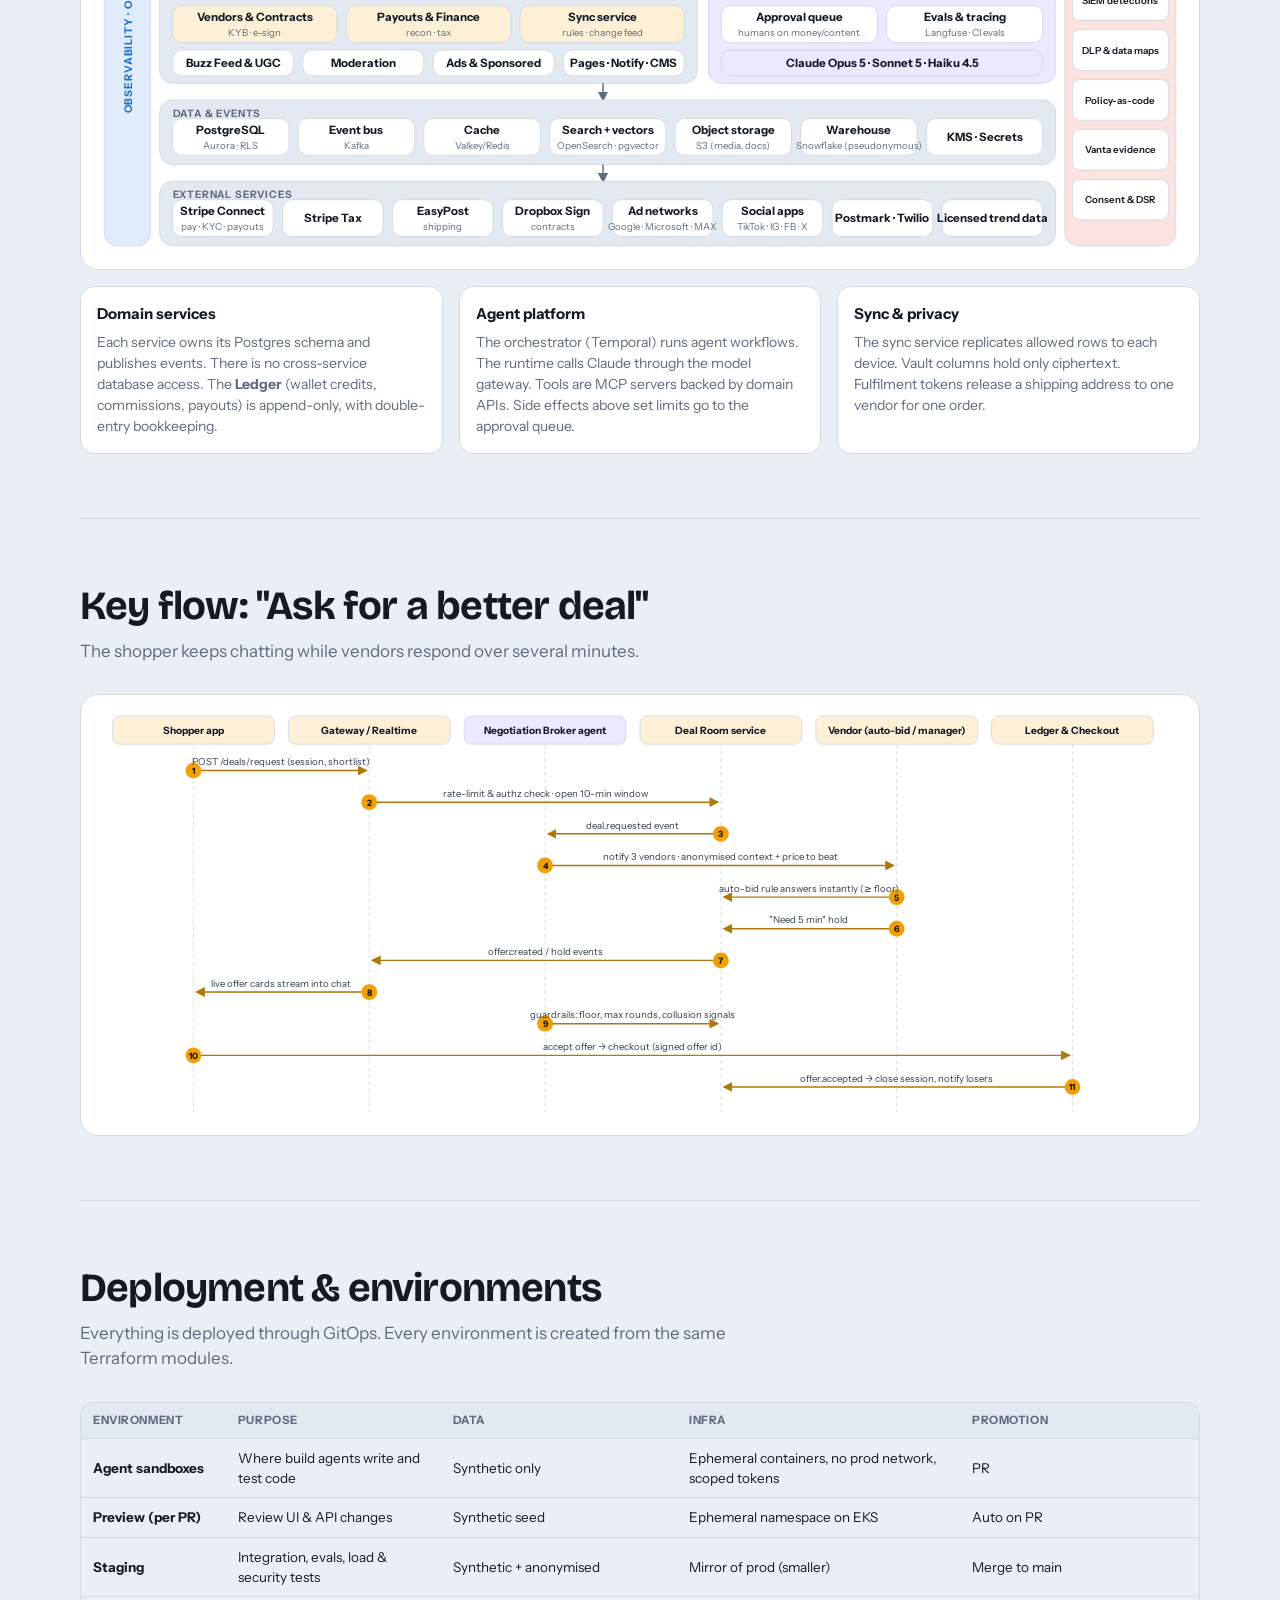
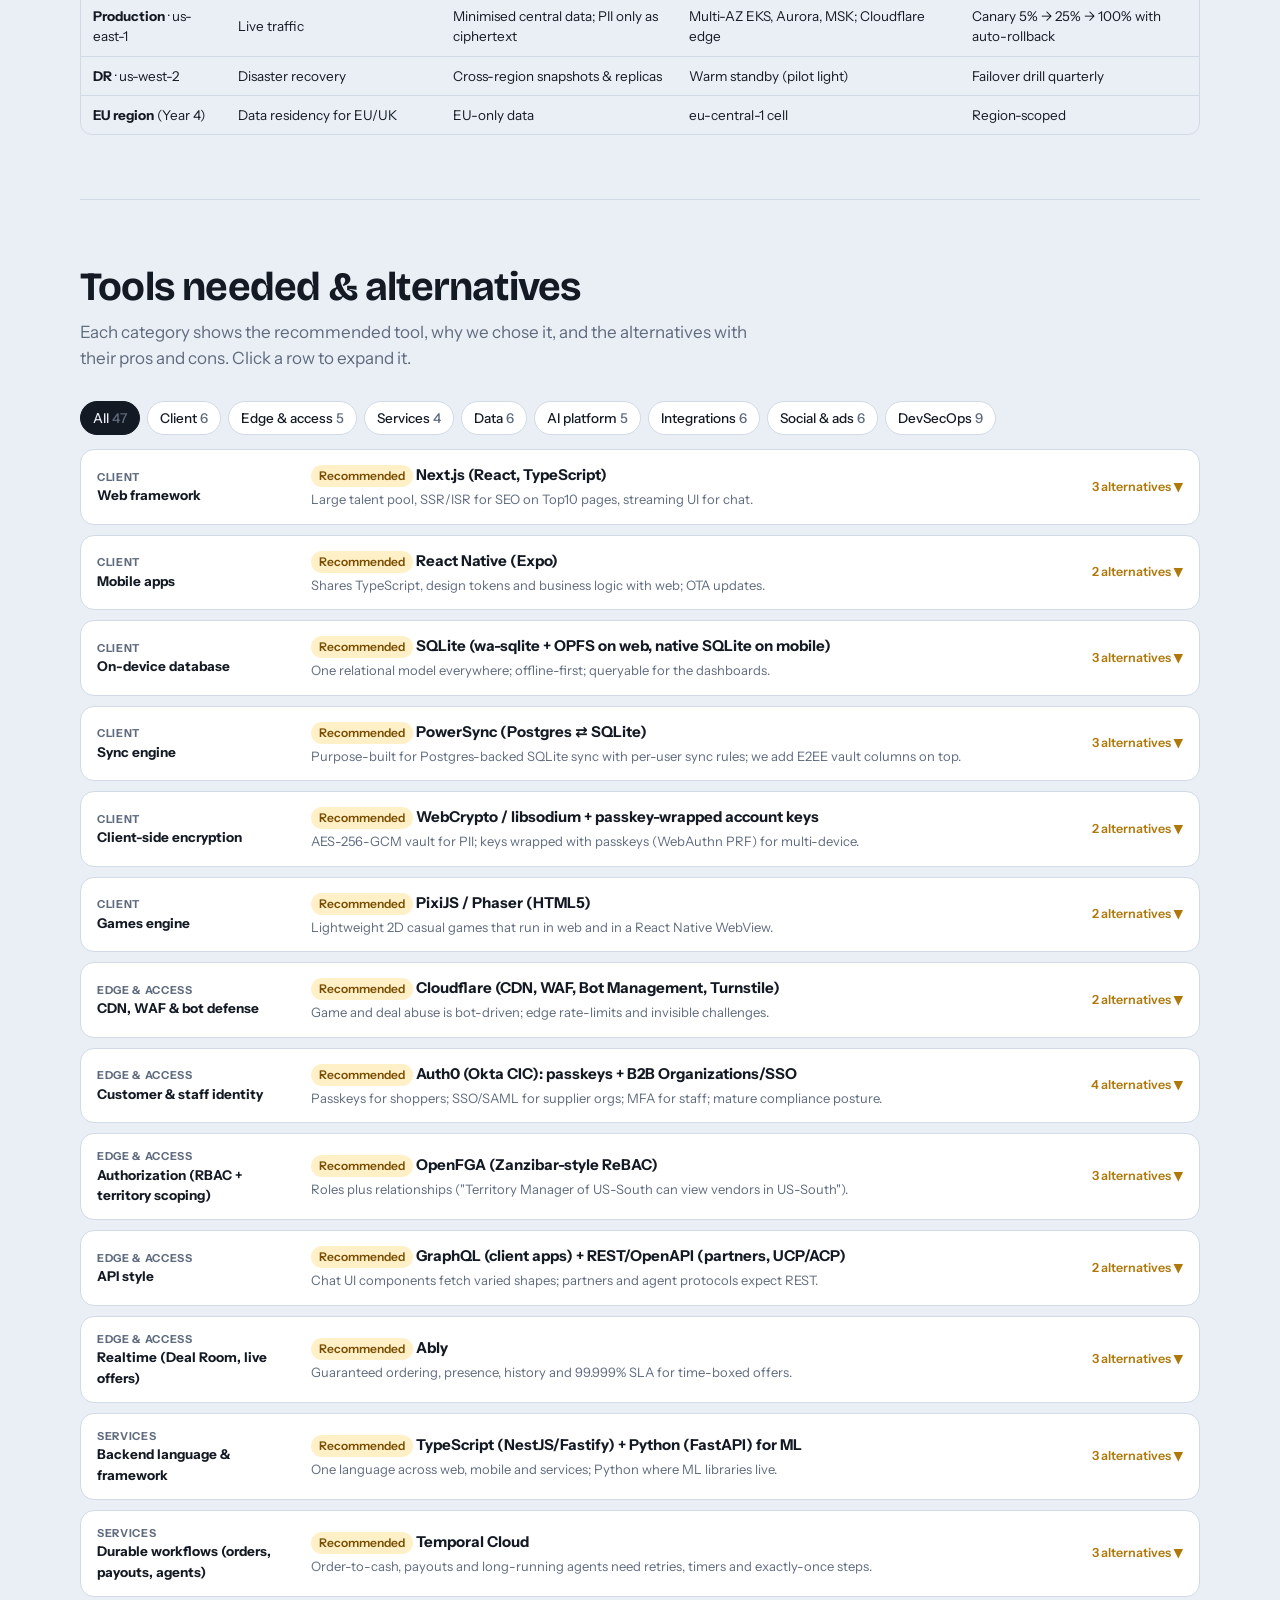
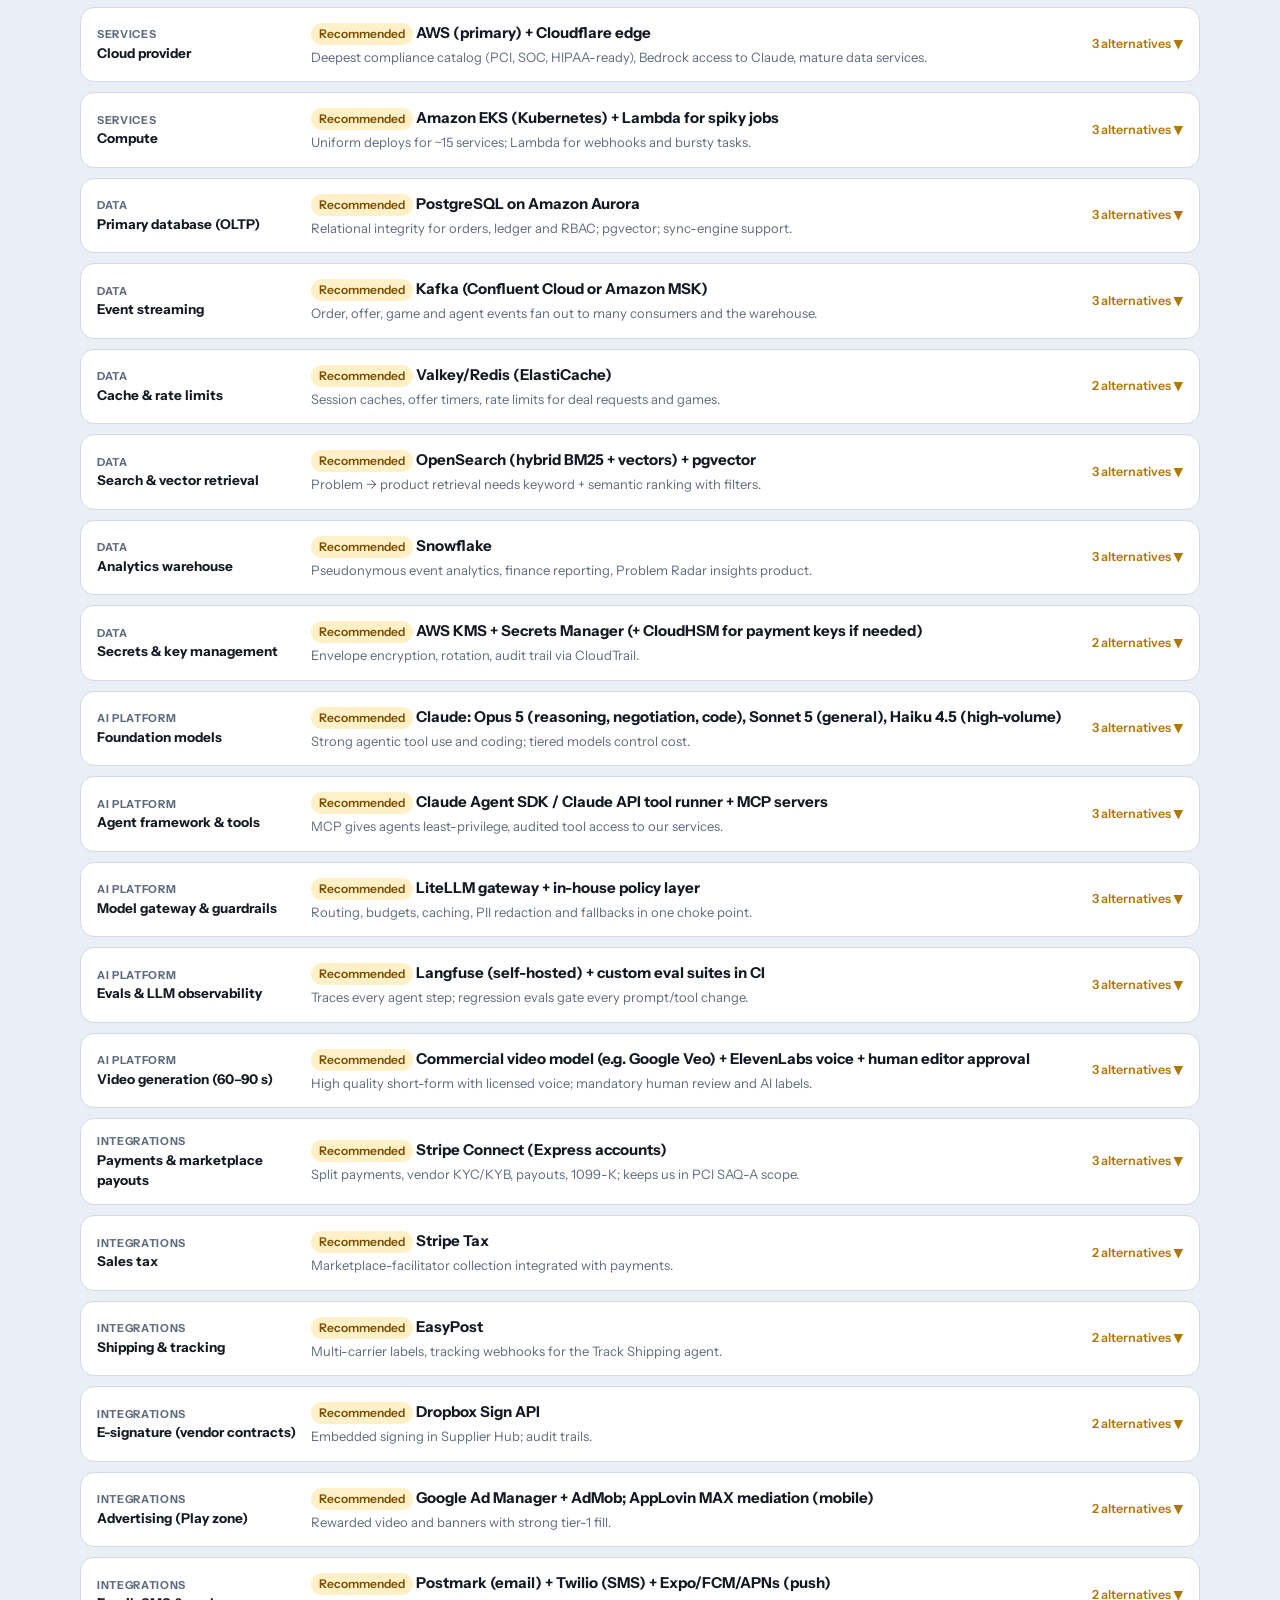
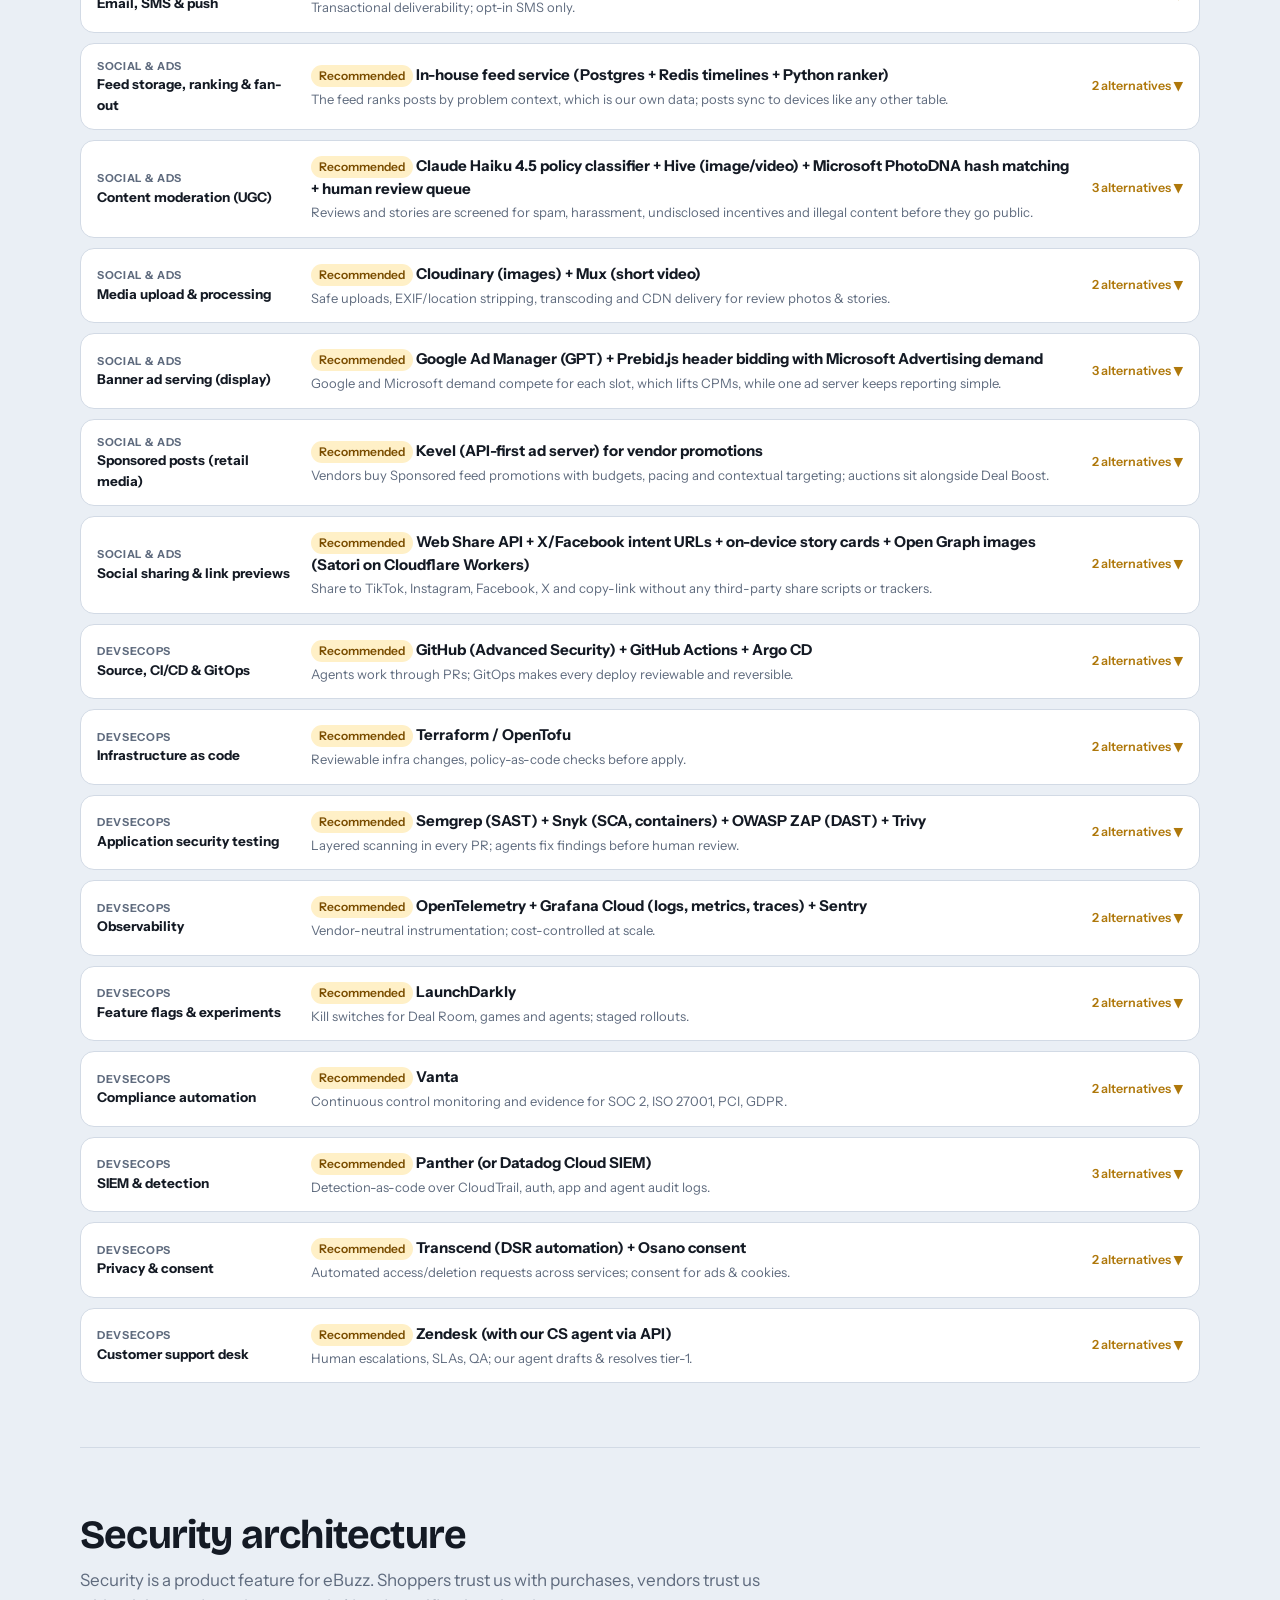
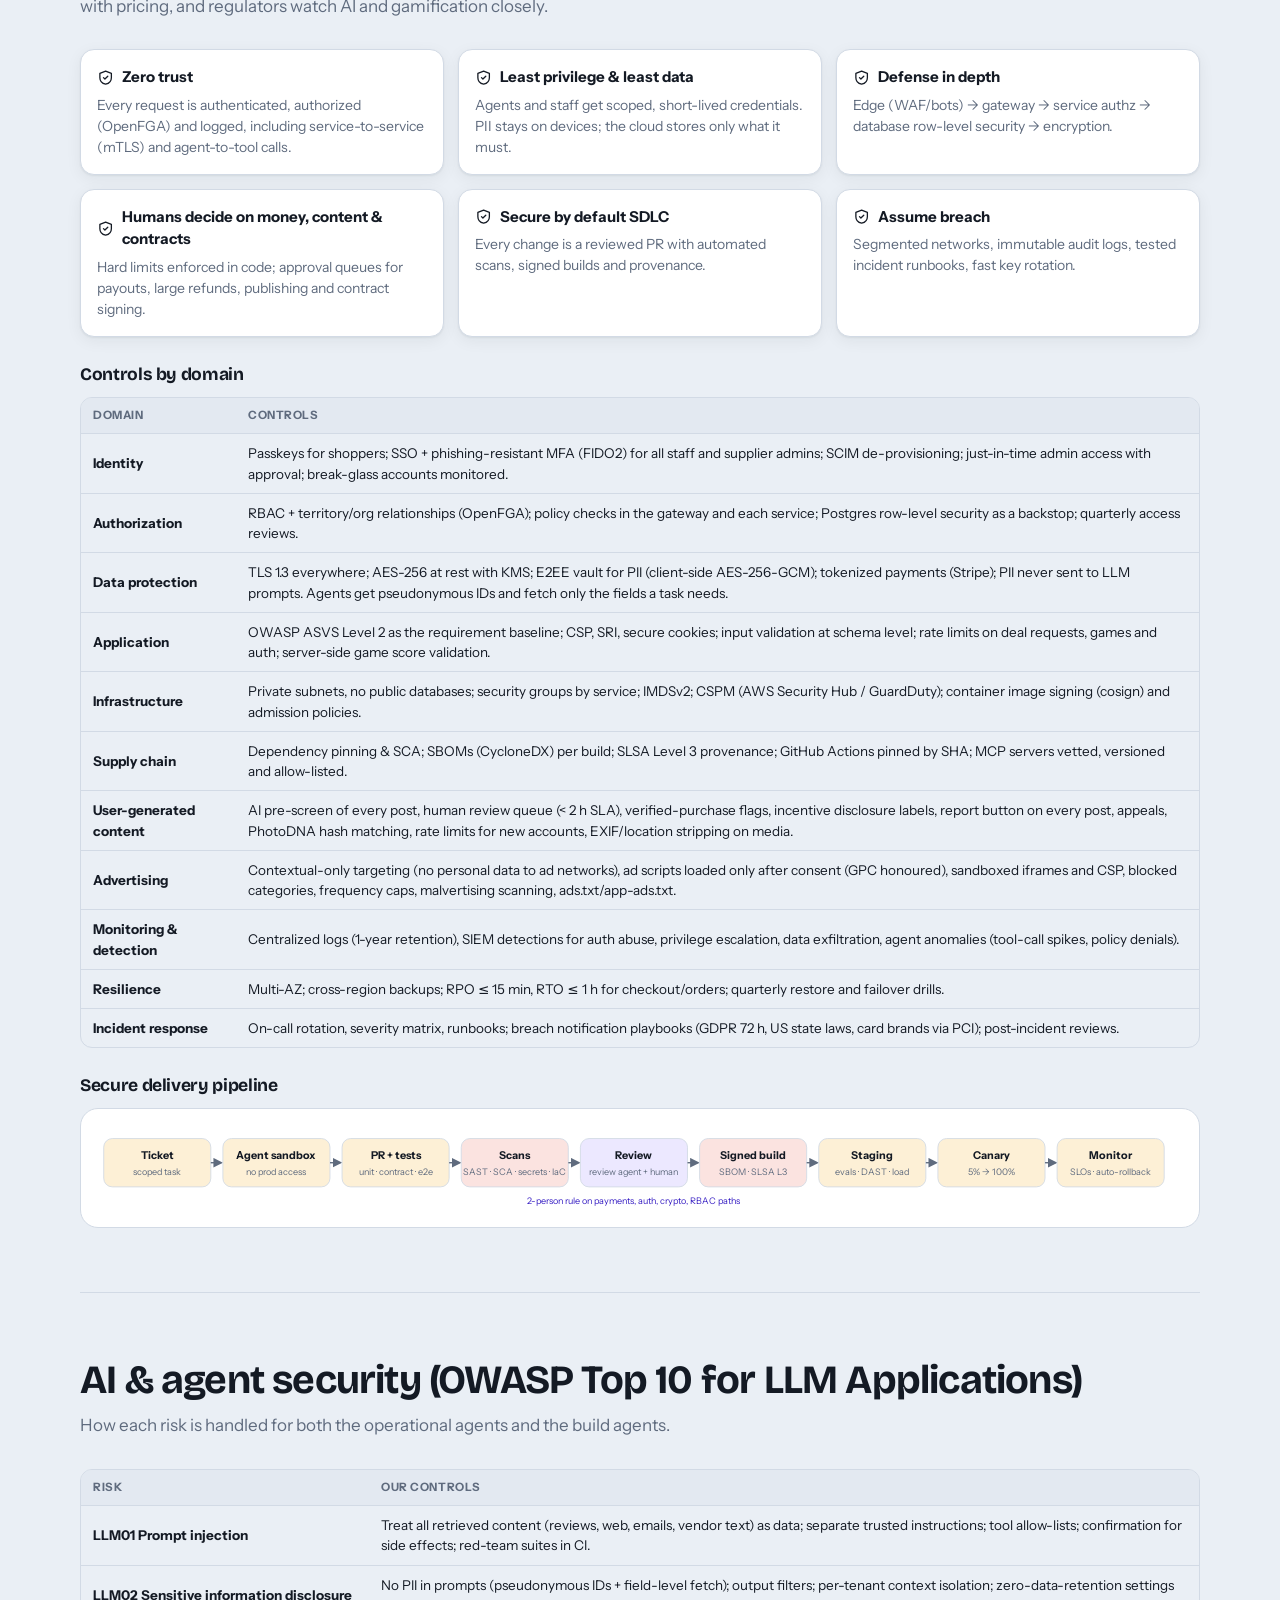
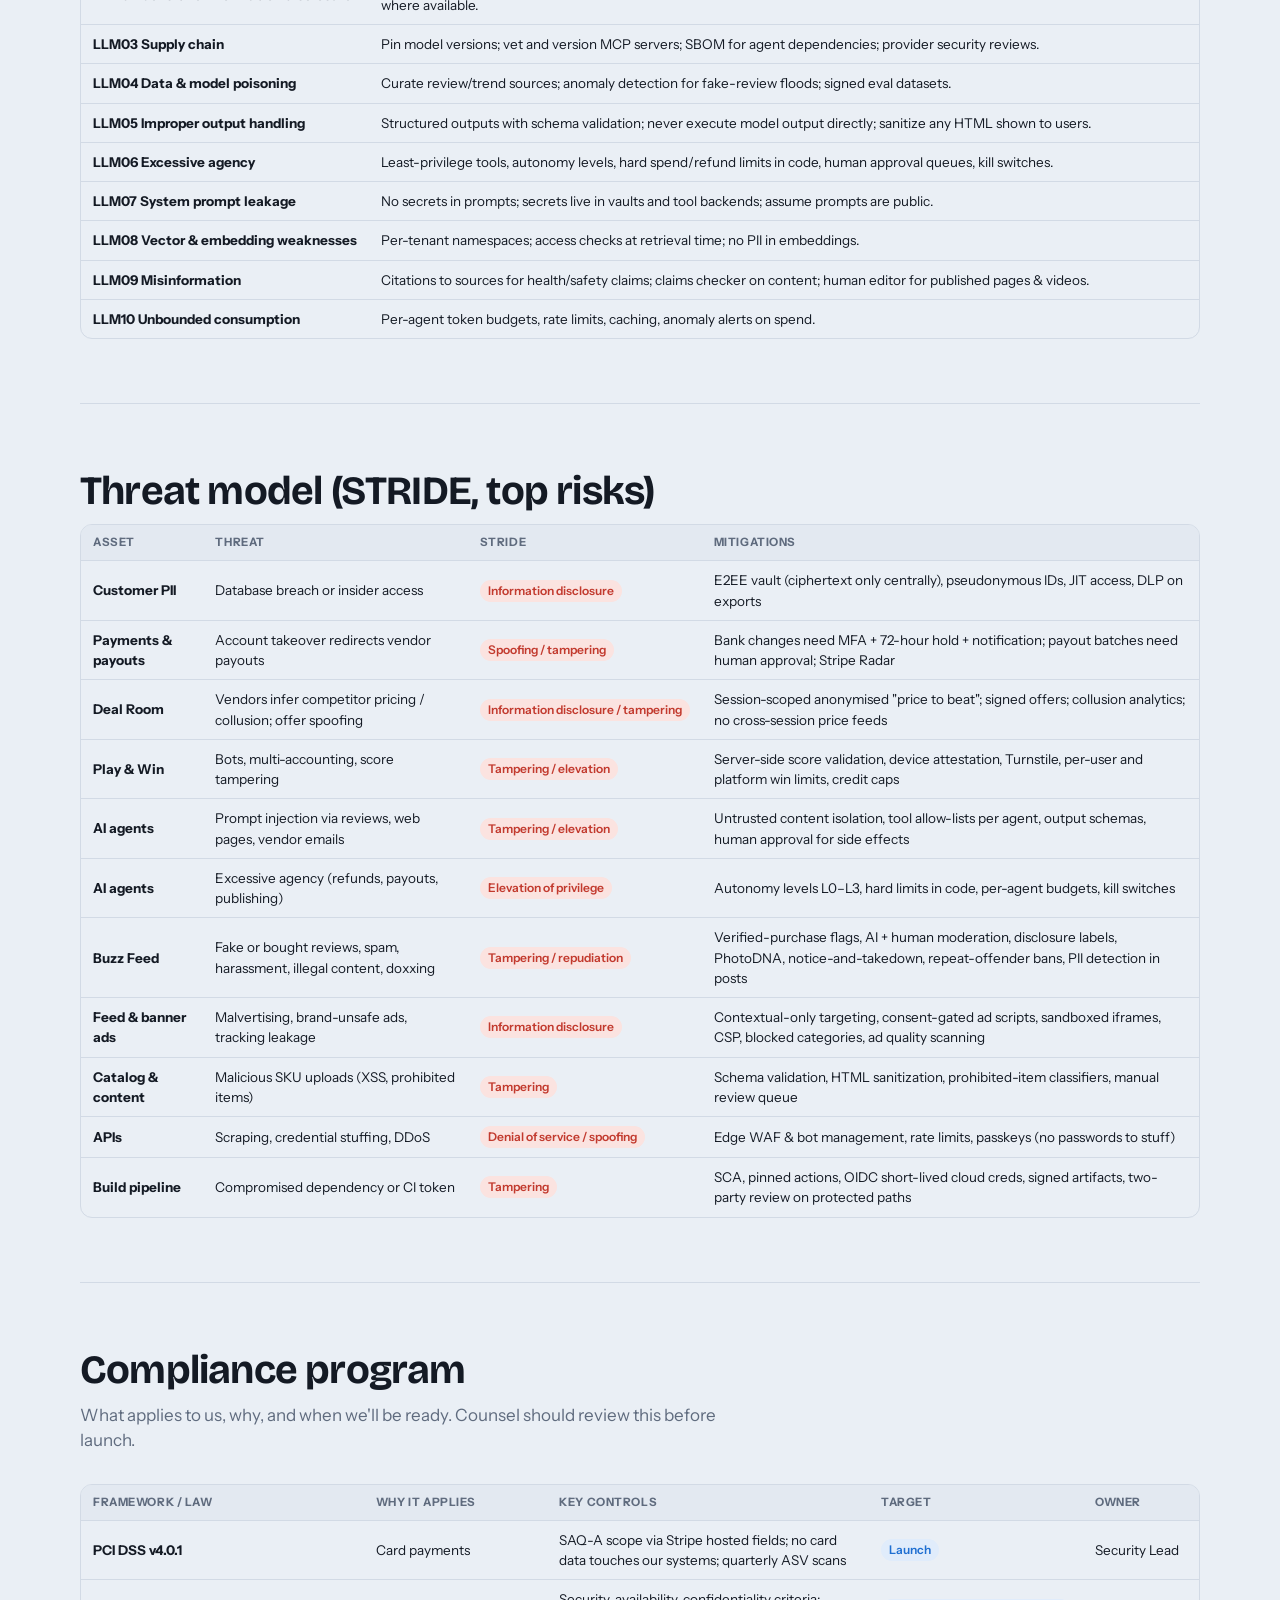
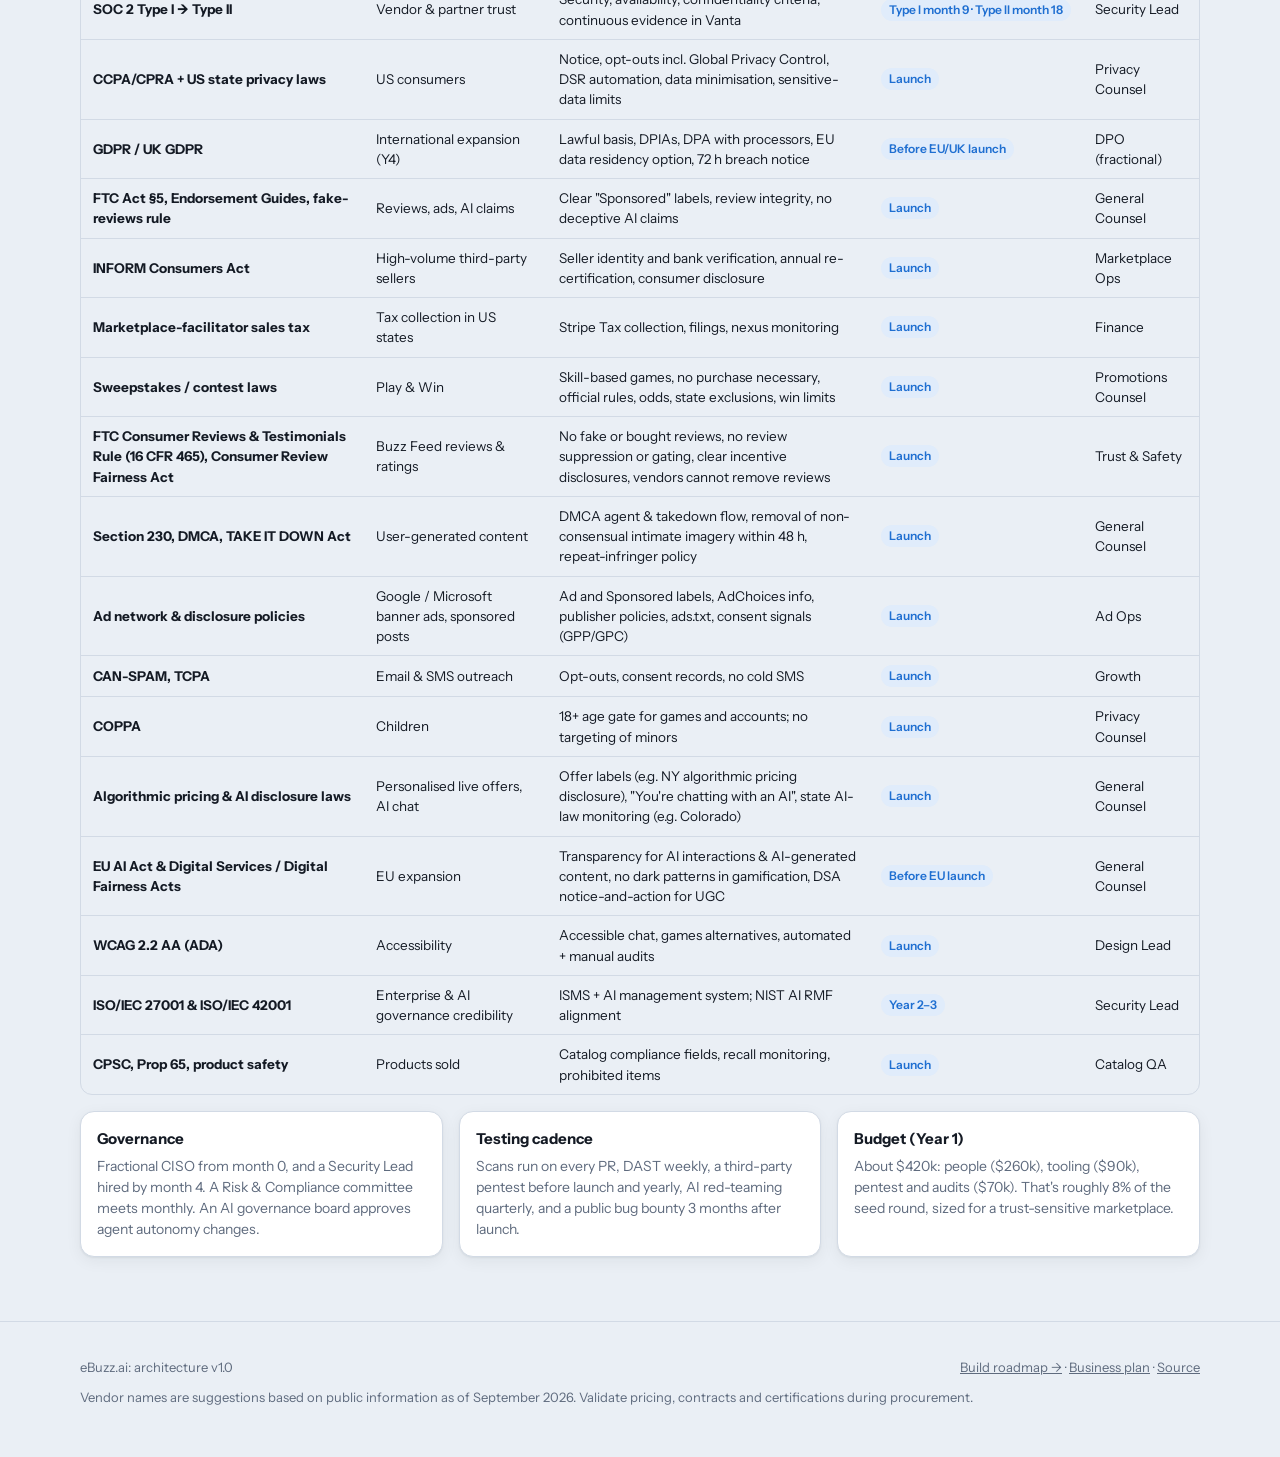
==== commit 3e33bd7d: "Add Buzz Feed to Supplier and Admin, supplier ads store and landing pages, shopper list view - Suppl" ====
--- a/architecture.html
+++ b/architecture.html
@@ -9,7 +9,7 @@
 <link rel="preconnect" href="https://fonts.googleapis.com">
 <link rel="preconnect" href="https://fonts.gstatic.com" crossorigin>
 <link href="https://fonts.googleapis.com/css2?family=Bricolage+Grotesque:opsz,wght@12..96,500;12..96,700&family=Instrument+Sans:wght@400;500;600;700&family=JetBrains+Mono:wght@500;600&display=swap" rel="stylesheet">
-<link rel="stylesheet" href="assets/css/ebuzz.css?v=8">
+<link rel="stylesheet" href="assets/css/ebuzz.css?v=9">
 <style>
   .page-hero { padding: 44px 0 10px; }
   .page-hero h1 { font-size: clamp(34px, 4.6vw, 52px); }
@@ -146,8 +146,8 @@
 <footer class="site-foot"><div class="wrap-w"><div class="row between wrap" style="gap:10px"><span>eBuzz.ai: architecture v1.0</span><span><a href="roadmap.html">Build roadmap →</a> · <a href="docs.html?d=plan">Business plan</a> · <a href="https://github.com/ravikrali/ebuzz-demo">Source</a></span></div>
 <p style="margin:10px 0 0">Vendor names are suggestions based on public information as of September 2026. Validate pricing, contracts and certifications during procurement.</p></div></footer>
 
-<script src="assets/js/ui.js?v=8"></script>
-<script src="assets/js/arch-data.js?v=8"></script>
+<script src="assets/js/ui.js?v=9"></script>
+<script src="assets/js/arch-data.js?v=9"></script>
 <script>
 (function () {
   const { $, $$, esc } = EB, A = window.ARCH;
@@ -181,7 +181,7 @@
   row(262, 40, [['Conversation', 'Concierge sessions'], ['Catalog & Search', 'hybrid + vector'], ['Deal Room', 'offer engine']], 'a', sx0, sx1);
   row(310, 40, [['Cart · Checkout · Orders', ''], ['Wallet & Ledger', 'double-entry'], ['Games & Prize governor', 'win limits']], 'a', sx0, sx1);
   row(358, 40, [['Vendors & Contracts', 'KYB · e-sign'], ['Payouts & Finance', 'recon · tax'], ['Sync service', 'rules · change feed']], 'a', sx0, sx1);
-  row(406, 28, [['Buzz Feed & UGC', ''], ['Moderation', ''], ['Ads & Sponsored', ''], ['Notify · CMS', '']], 'b', sx0, sx1);
+  row(406, 28, [['Buzz Feed & UGC', ''], ['Moderation', ''], ['Ads & Sponsored', ''], ['Pages · Notify · CMS', '']], 'b', sx0, sx1);
   const ax = 70 + (W - 210) * 0.6 + 12, aw = (W - 210) * 0.4 - 12;
   s += `<rect x="${ax}" y="234" width="${aw}" height="208" rx="14" fill="var(--violet-soft)" stroke="var(--line)"/><text x="${ax + 14}" y="252" font-size="11" font-weight="700" letter-spacing=".08em" fill="var(--violet-ink)">AGENT PLATFORM</text>`;
   row(262, 40, [['Orchestrator', 'Temporal workflows'], ['Agent runtime', 'Claude Agent SDK']], 'b', ax + 14, ax + aw - 14);
--- a/assets/css/ebuzz.css
+++ b/assets/css/ebuzz.css
@@ -496,3 +496,51 @@
 .star-in button.on { color: var(--honey-strong); }
 .post.hl { box-shadow: 0 0 0 3px var(--accent); }
 .post-comments[hidden] { display: none; }
+
+/* ---------- product list view ---------- */
+.pgrid-bar { display: flex; justify-content: space-between; align-items: center; gap: 8px; margin-bottom: 8px; flex-wrap: wrap; }
+.pgrid-bar .seg button { padding: 4px 10px; font-size: 12.5px; }
+.plist-wrap { overflow-x: auto; border: 1px solid var(--line); border-radius: var(--radius); background: var(--surface); }
+.plist { width: 100%; border-collapse: collapse; font-size: 13.5px; min-width: 640px; }
+.plist th { text-align: left; font-size: 11.5px; text-transform: uppercase; letter-spacing: .04em; color: var(--muted); font-weight: 600; padding: 9px 10px; border-bottom: 1px solid var(--line); background: var(--surface-2); white-space: nowrap; cursor: pointer; user-select: none; }
+.plist th.nosort { cursor: default; }
+.plist td { padding: 10px; border-bottom: 1px solid var(--line); vertical-align: top; }
+.plist tr:last-child td { border-bottom: 0; }
+.plist tr.best td { background: var(--green-soft); }
+.plist .pl-em { width: 40px; height: 40px; border-radius: 10px; display: grid; place-items: center; font-size: 22px; background: var(--surface-2); flex: none; }
+.plist .pl-desc { color: var(--muted); font-size: 12.5px; margin-top: 2px; max-width: 340px; }
+.plist .num { white-space: nowrap; }
+.match { display: inline-flex; align-items: center; gap: 6px; white-space: nowrap; font-weight: 700; }
+.match i { display: block; width: 44px; height: 6px; border-radius: 4px; background: var(--surface-2); overflow: hidden; }
+.match i b { display: block; height: 100%; background: var(--green); border-radius: 4px; }
+a.vlink { color: var(--accent-ink); font-weight: 600; text-decoration: underline; text-underline-offset: 2px; }
+/* ---------- storefront pages ---------- */
+.store { border: 1px solid var(--line); border-radius: 18px; overflow: hidden; background: var(--surface); }
+.store-hero { display: flex; gap: 16px; padding: 22px 18px; background: linear-gradient(135deg, color-mix(in srgb, var(--store) 22%, var(--surface)), var(--surface)); border-bottom: 3px solid var(--store); flex-wrap: wrap; }
+.store-hero h2 { font-size: 24px; margin: 6px 0 4px; }
+.store-hero p { margin: 0 0 8px; color: var(--muted); }
+.store-logo { width: 64px; height: 64px; border-radius: 16px; display: grid; place-items: center; font-size: 34px; background: var(--surface); border: 2px solid var(--store); flex: none; }
+.store-name { font-size: 15px; }
+.store-sec { padding: 16px 18px; border-bottom: 1px solid var(--line); }
+.store-sec h3 { font-size: 15px; margin: 0 0 10px; }
+.store-grid { display: grid; grid-template-columns: repeat(auto-fill, minmax(170px, 1fr)); gap: 10px; }
+.store-card { border: 1px solid var(--line); border-radius: 12px; padding: 10px; display: flex; flex-direction: column; gap: 4px; }
+.store-card .nm { font-weight: 700; font-size: 13.5px; }
+.store-art { height: 70px; border-radius: 10px; display: grid; place-items: center; font-size: 36px; background: color-mix(in srgb, var(--store) 14%, var(--surface-2)); }
+.store-svc { display: flex; align-items: center; gap: 12px; padding: 8px 0; border-top: 1px dashed var(--line); }
+.store-svc:first-of-type { border-top: 0; }
+.store-rev { padding: 8px 0; border-top: 1px dashed var(--line); }
+.builder { display: grid; grid-template-columns: minmax(280px, 380px) 1fr; gap: 16px; align-items: start; }
+.builder .field { margin-bottom: 10px; }
+.builder .rep { border: 1px solid var(--line); border-radius: 10px; padding: 8px; margin-bottom: 8px; display: grid; gap: 6px; grid-template-columns: 1fr 90px; }
+.builder .rep .full { grid-column: 1 / -1; }
+.builder-prev { position: sticky; top: 0; }
+@media (max-width: 900px) { .builder { grid-template-columns: 1fr; } .builder-prev { position: static; } }
+/* ---------- ad store ---------- */
+.adprod-grid { display: grid; grid-template-columns: repeat(auto-fill, minmax(220px, 1fr)); gap: 12px; }
+.adprod { border: 1px solid var(--line); border-radius: var(--radius); padding: 14px; background: var(--surface); display: flex; flex-direction: column; gap: 6px; }
+.adprod .ic { font-size: 26px; }
+.adprod .price { font-weight: 700; font-size: 13px; color: var(--accent-ink); }
+.post.update { border-color: var(--violet); box-shadow: 0 0 0 3px var(--violet-soft); }
+.builder .rep input, .builder .rep textarea { border: 1px solid var(--line); background: var(--surface); color: var(--ink); border-radius: 8px; padding: 6px 8px; font: inherit; font-size: 13px; min-width: 0; width: 100%; }
+.post-actions select.btn { padding: 4px 8px; }
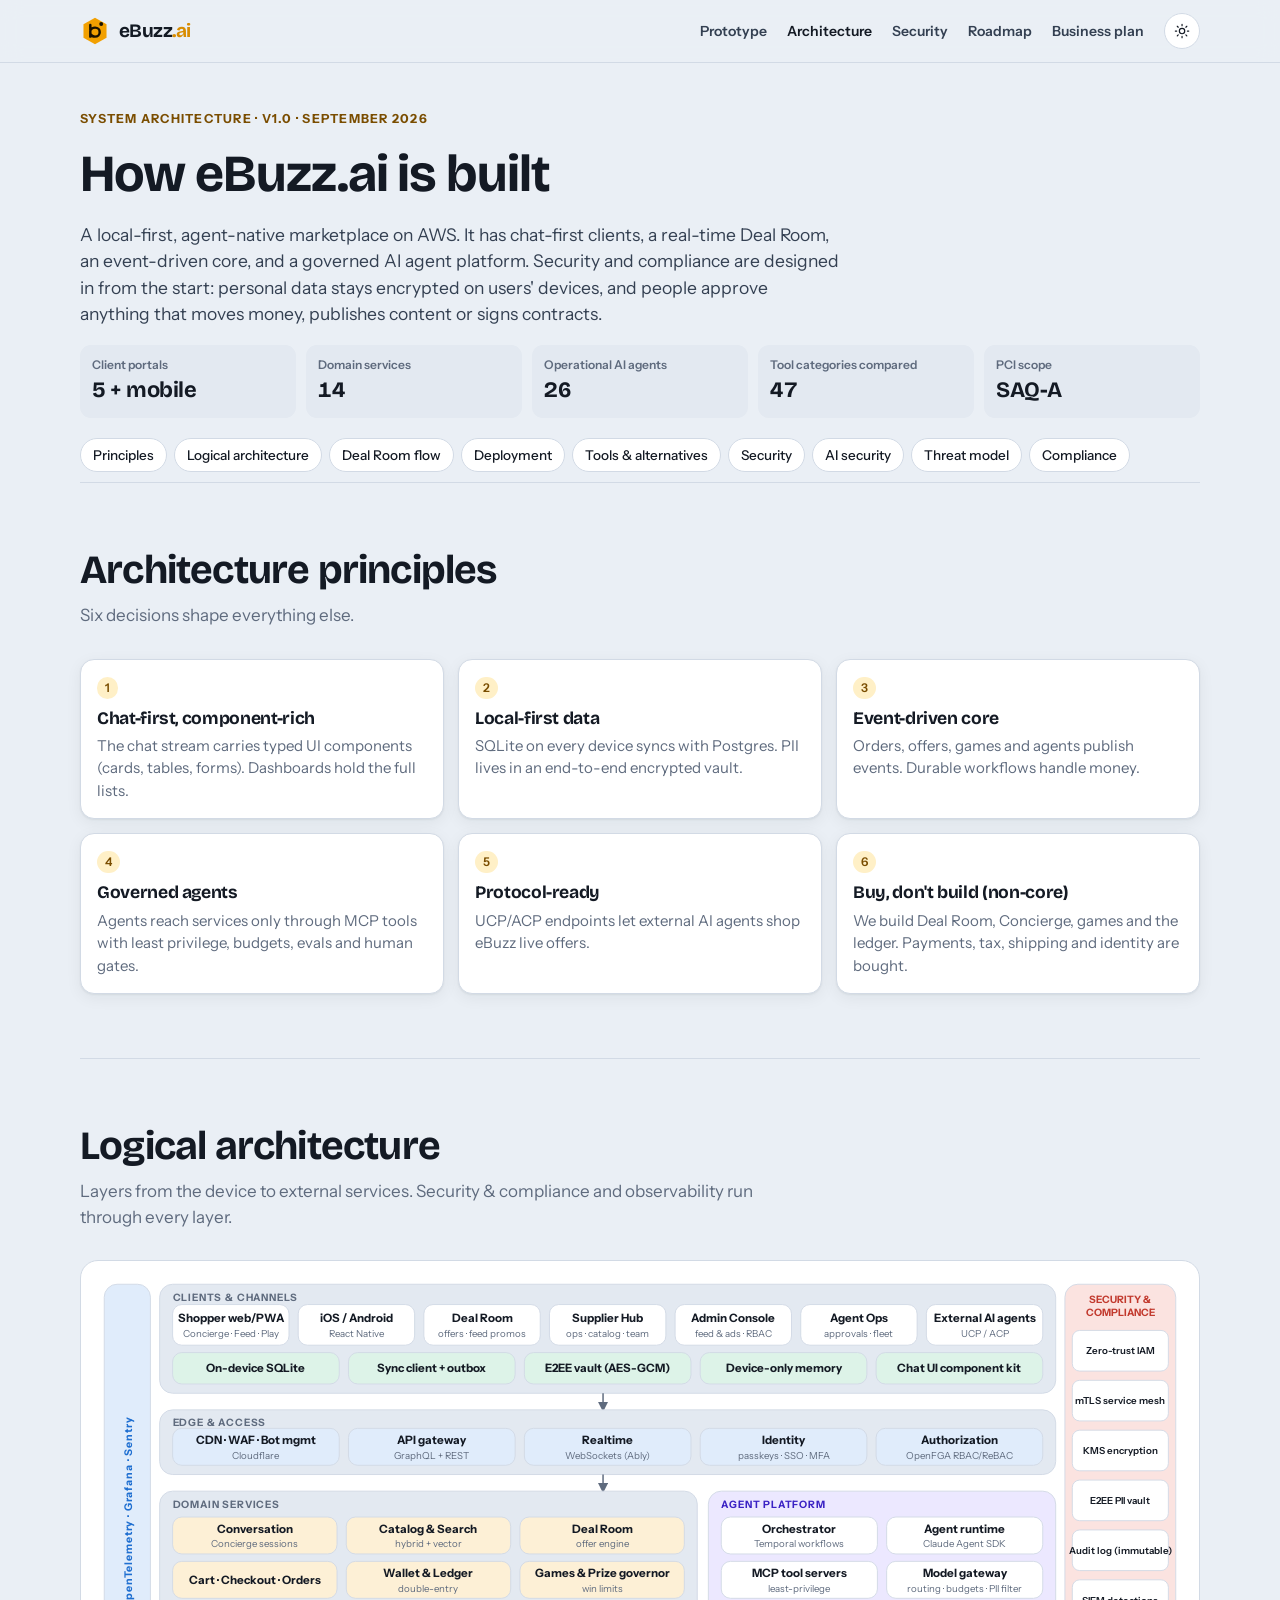
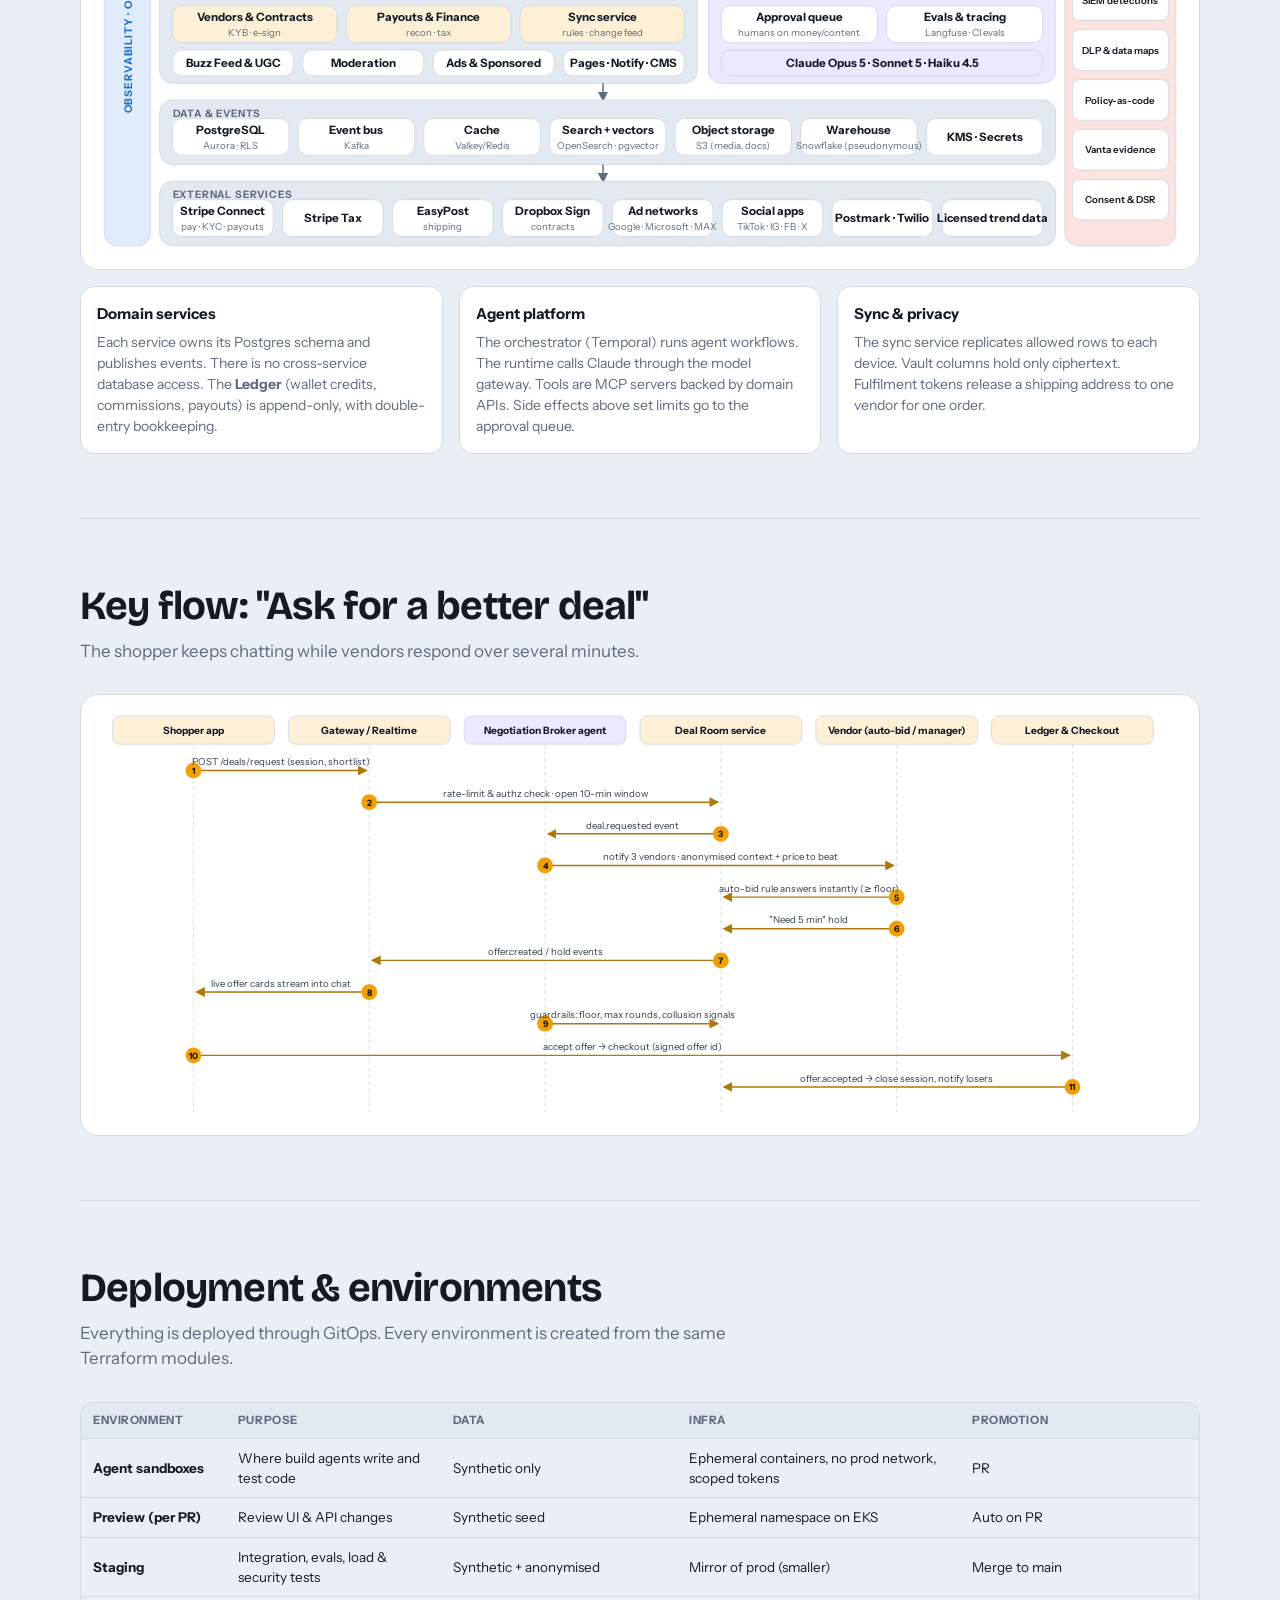
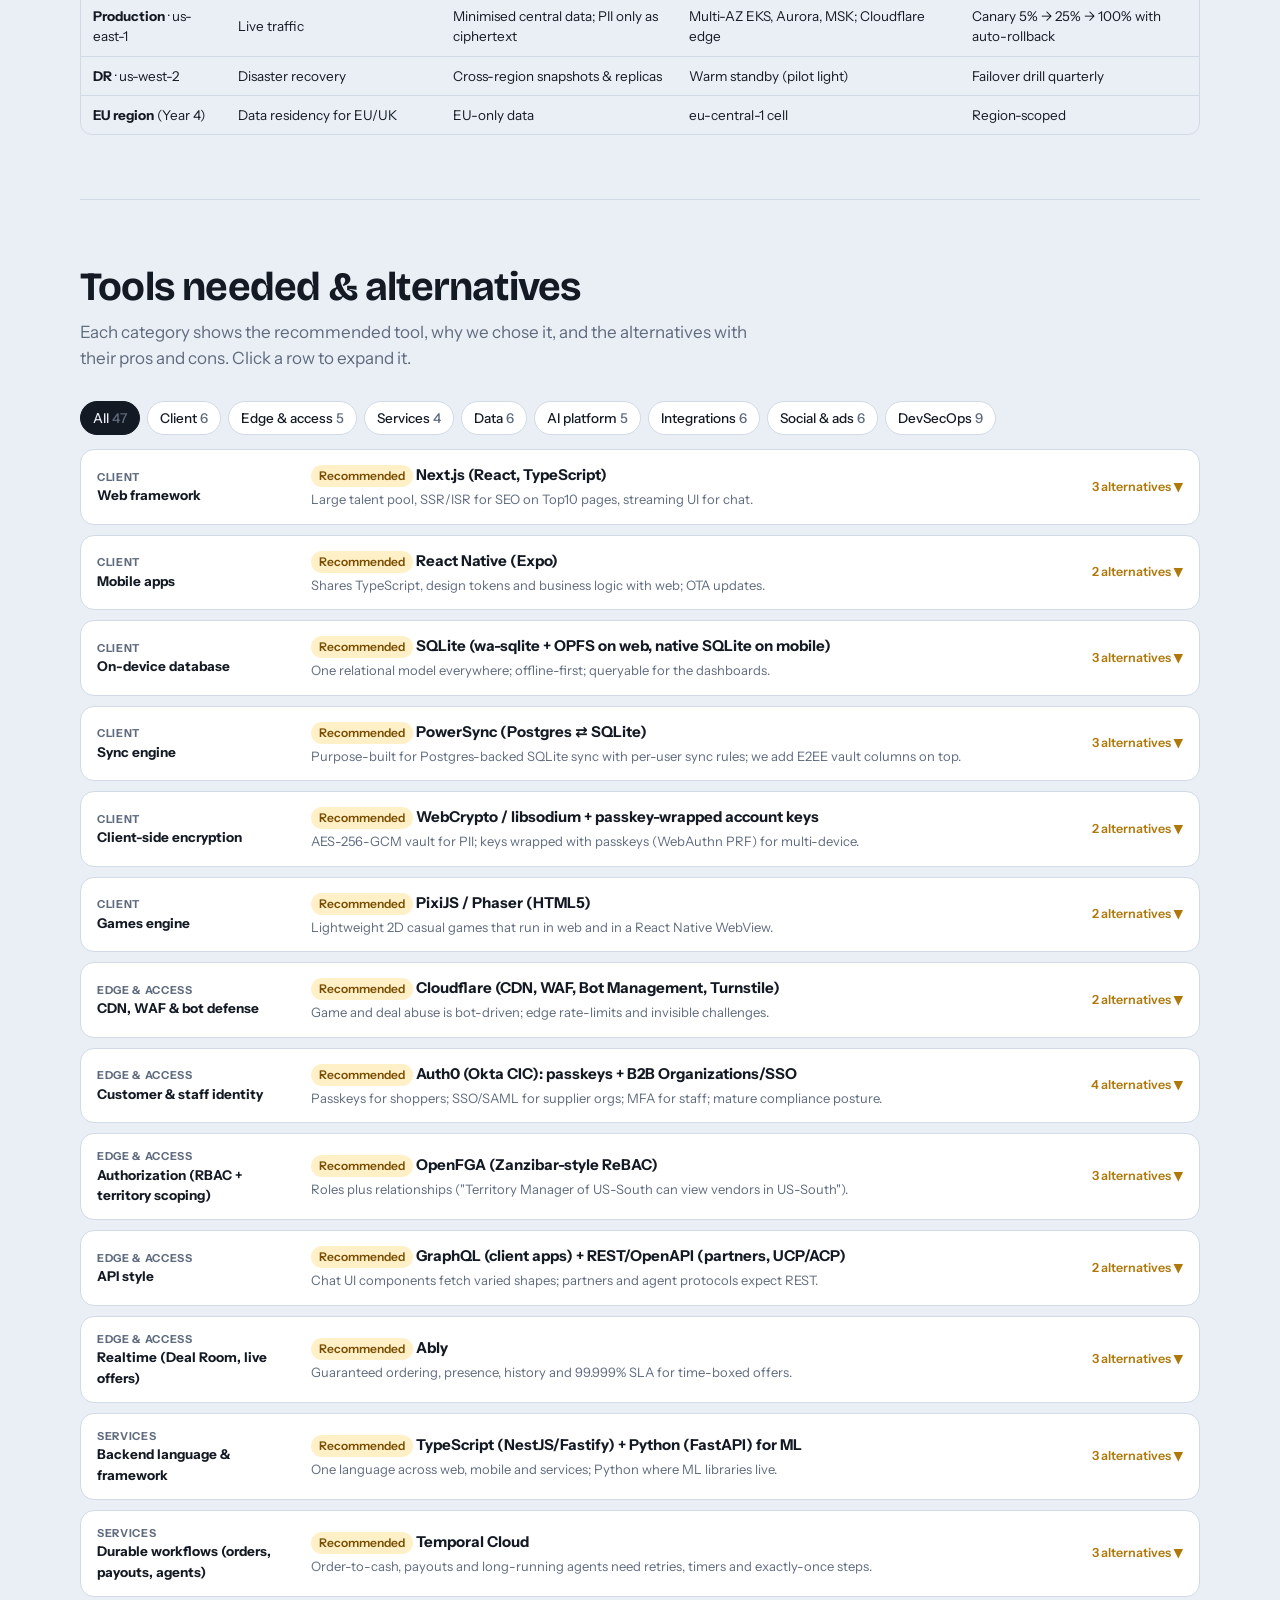
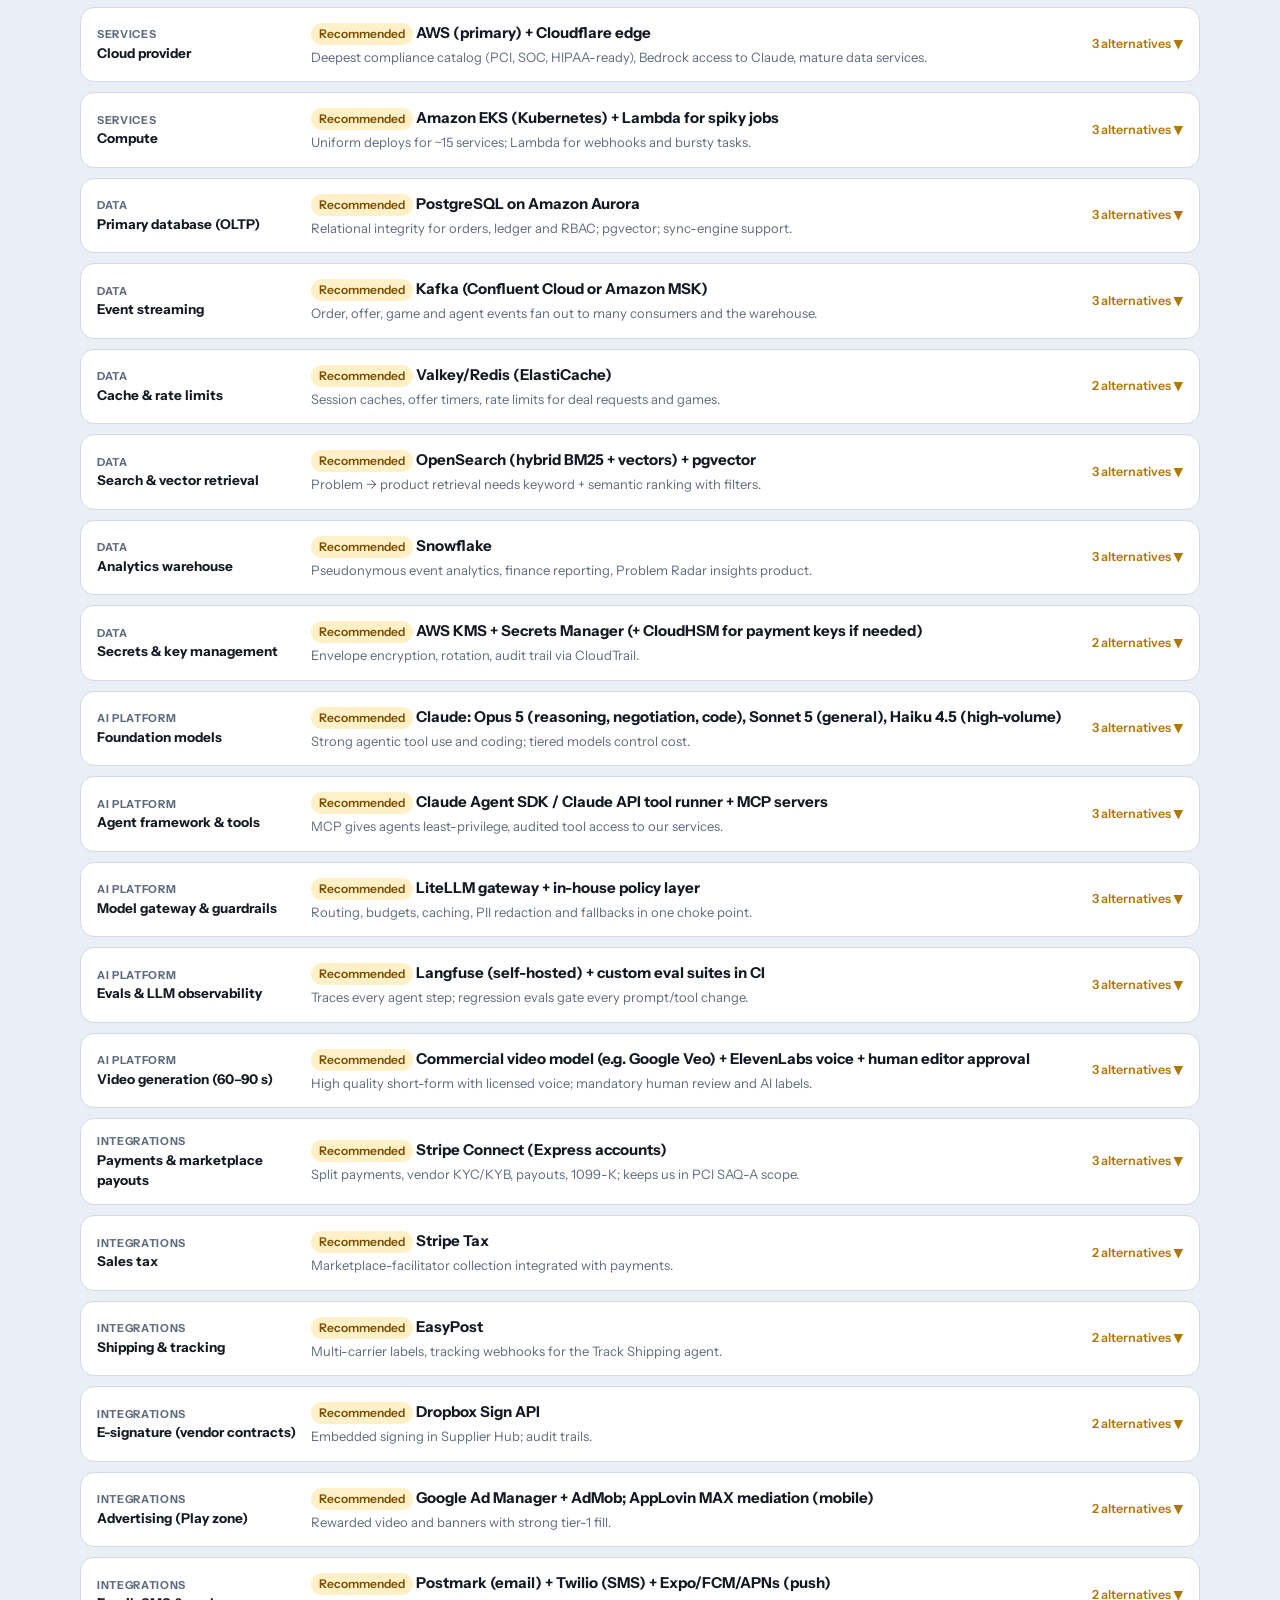
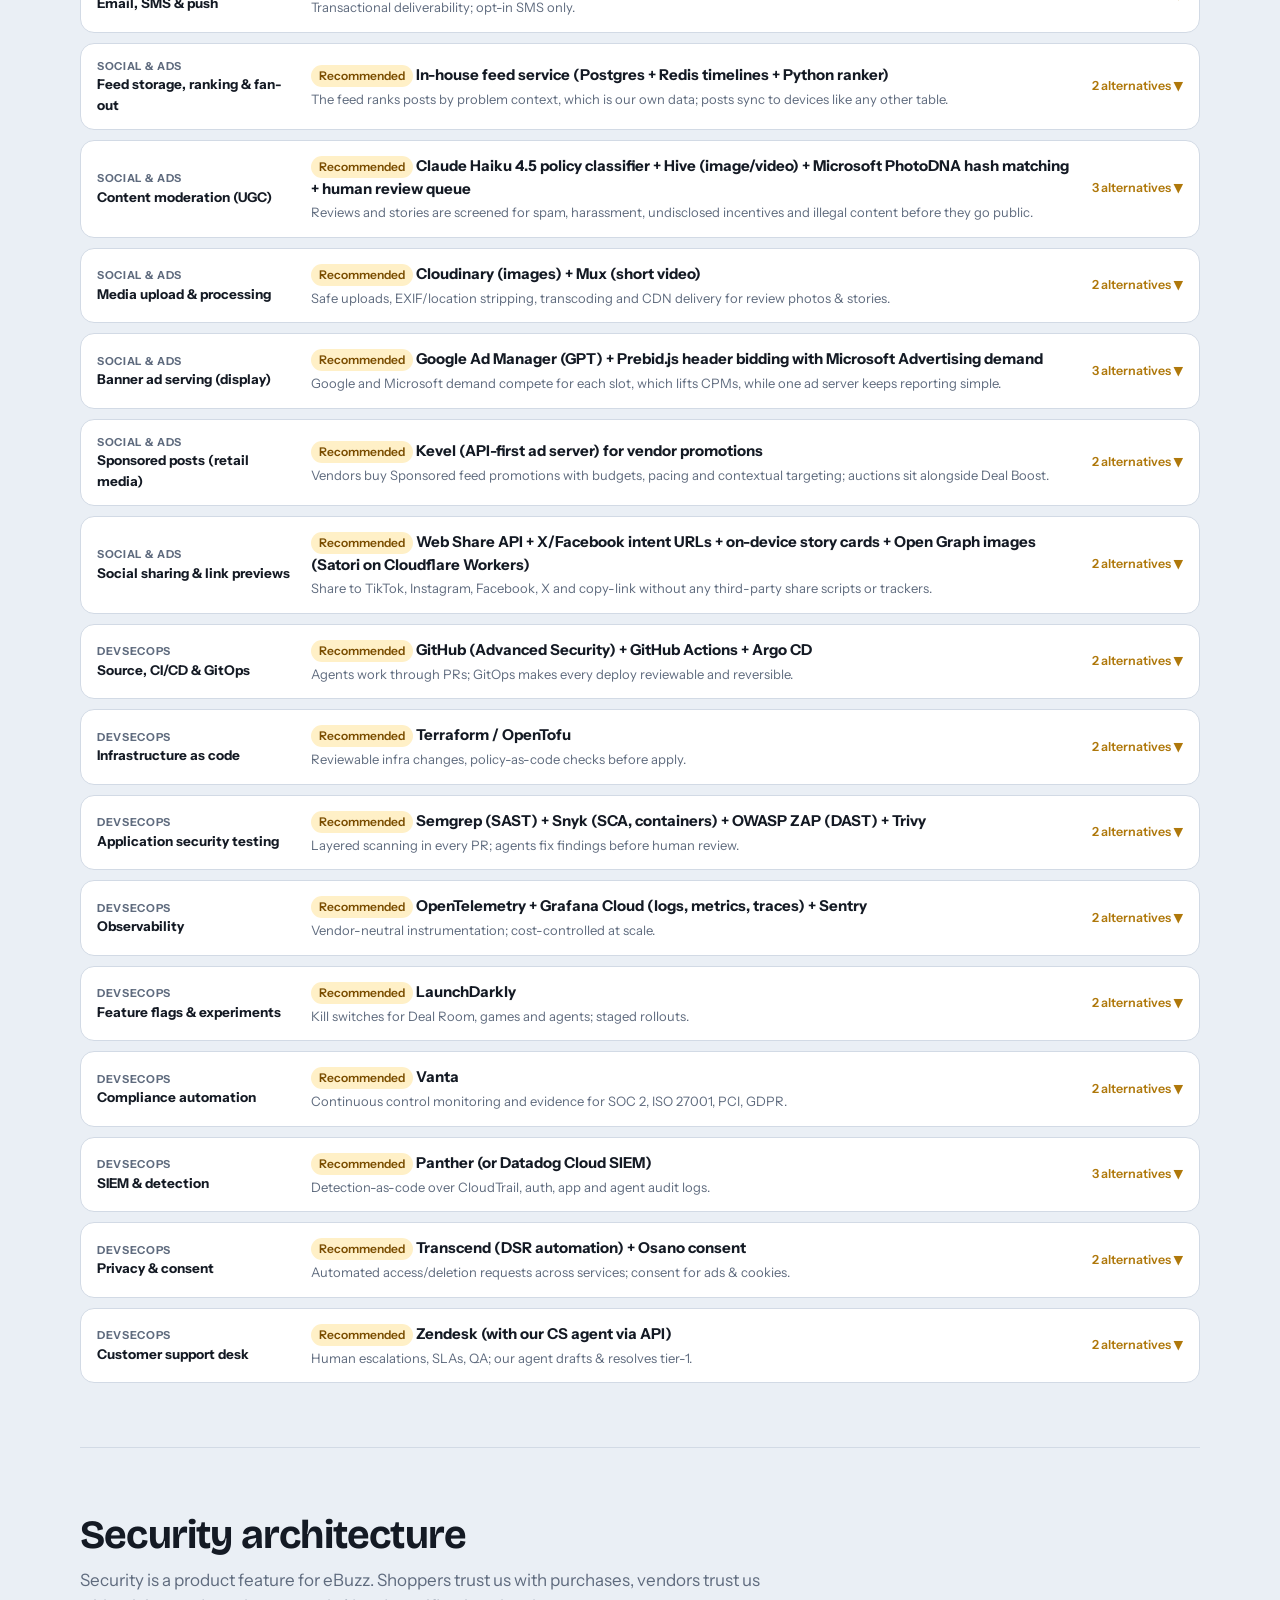
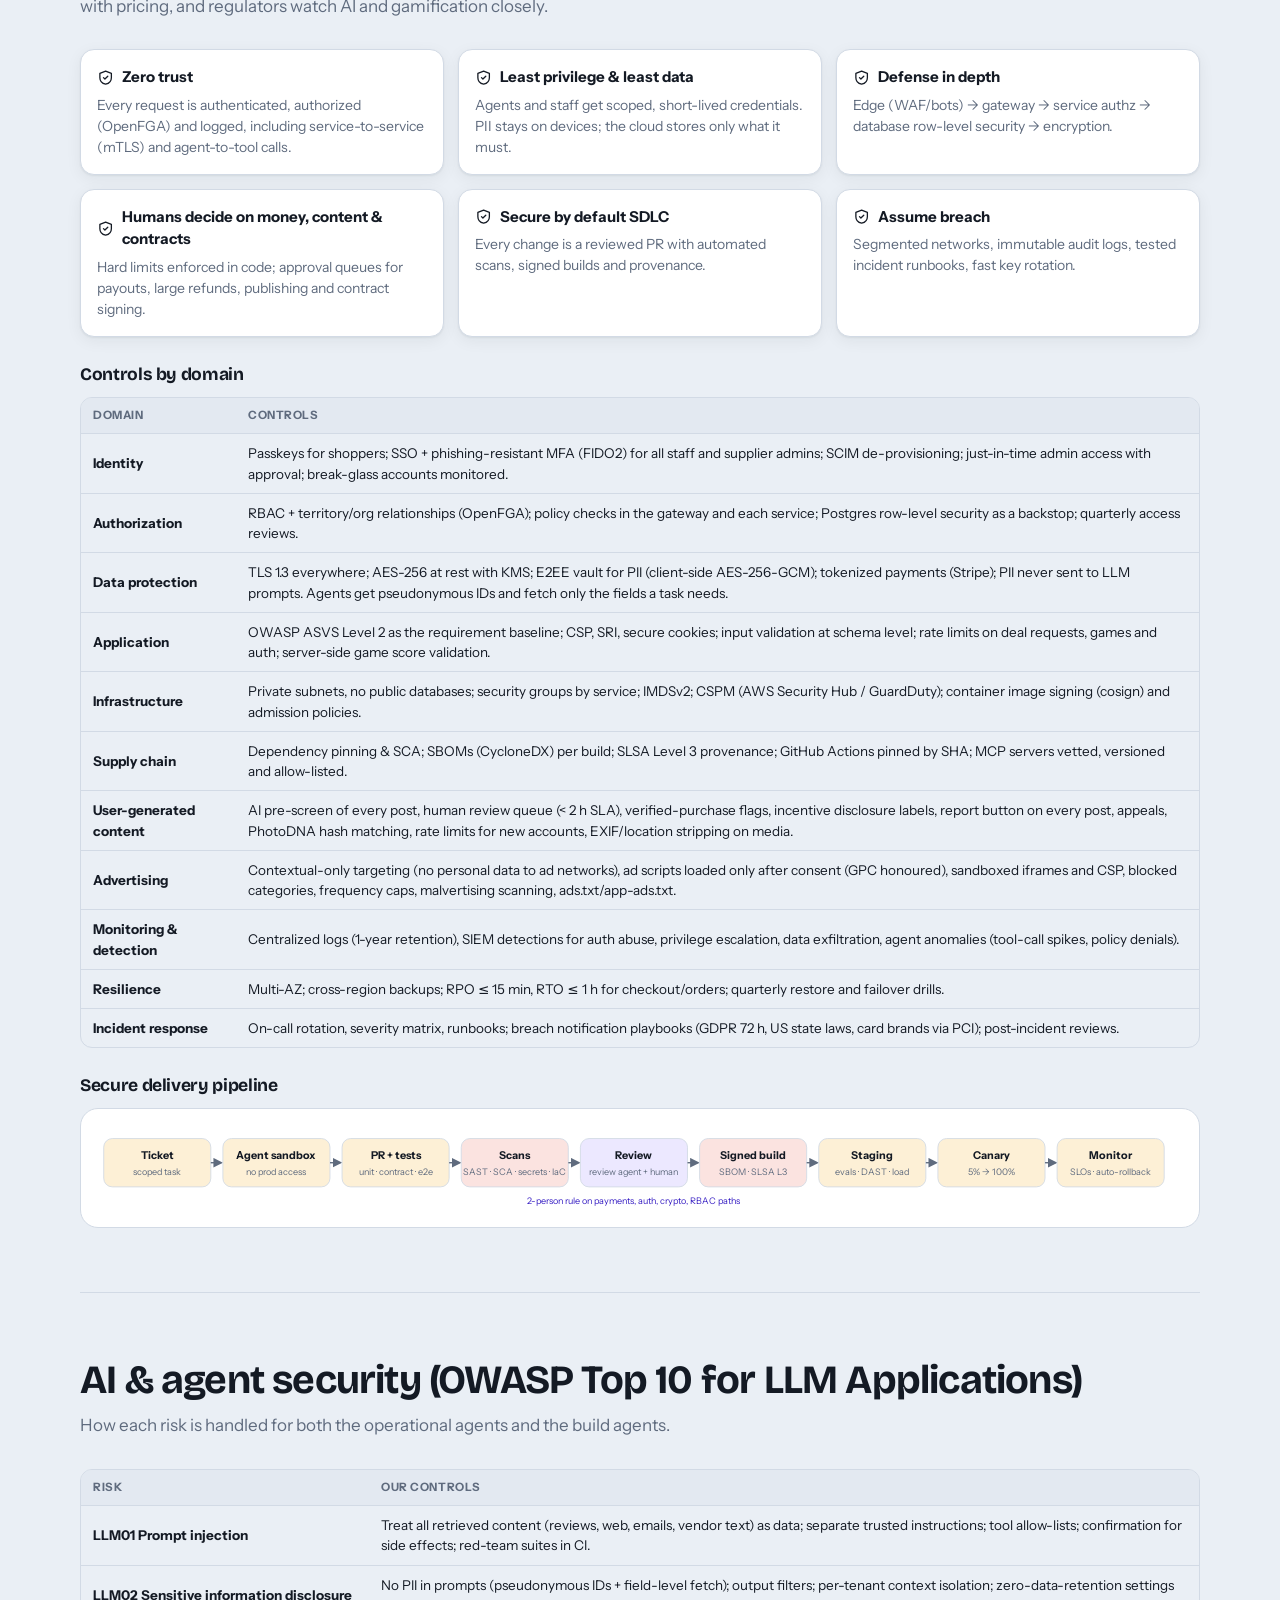
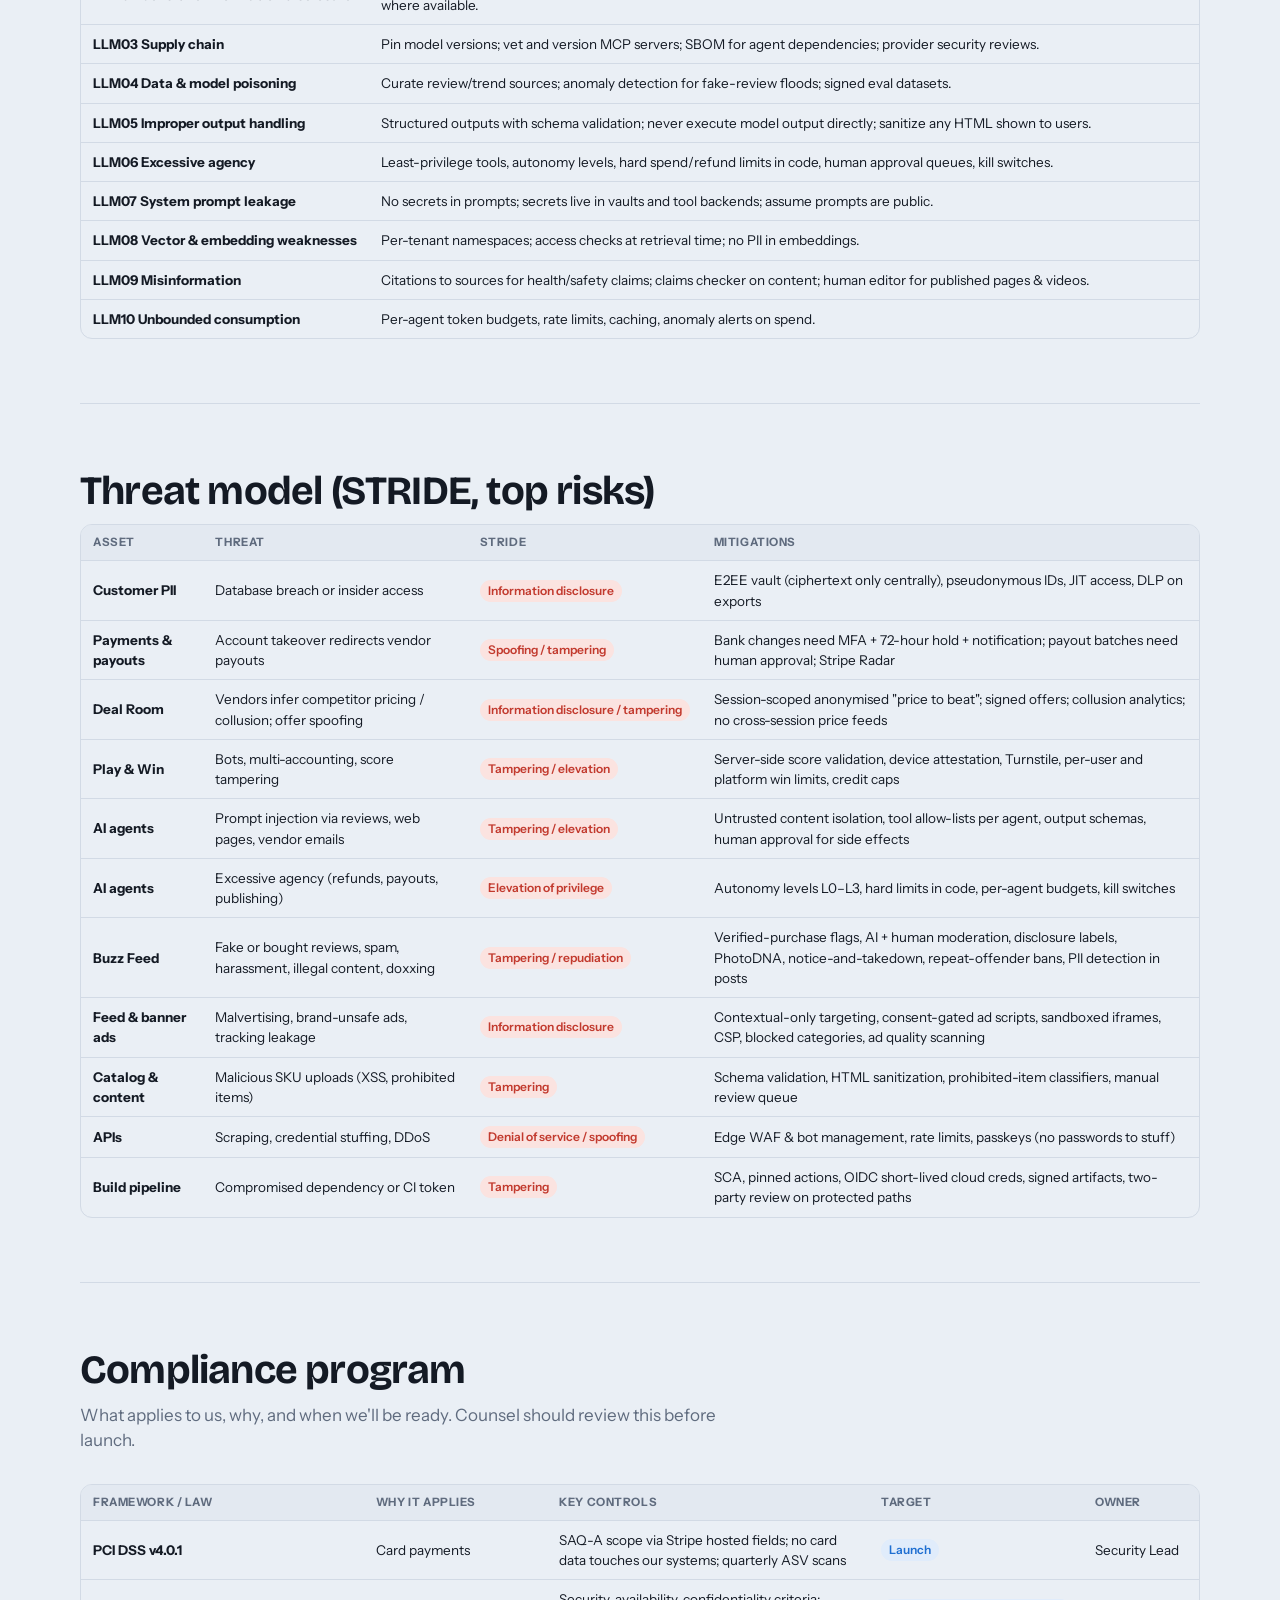
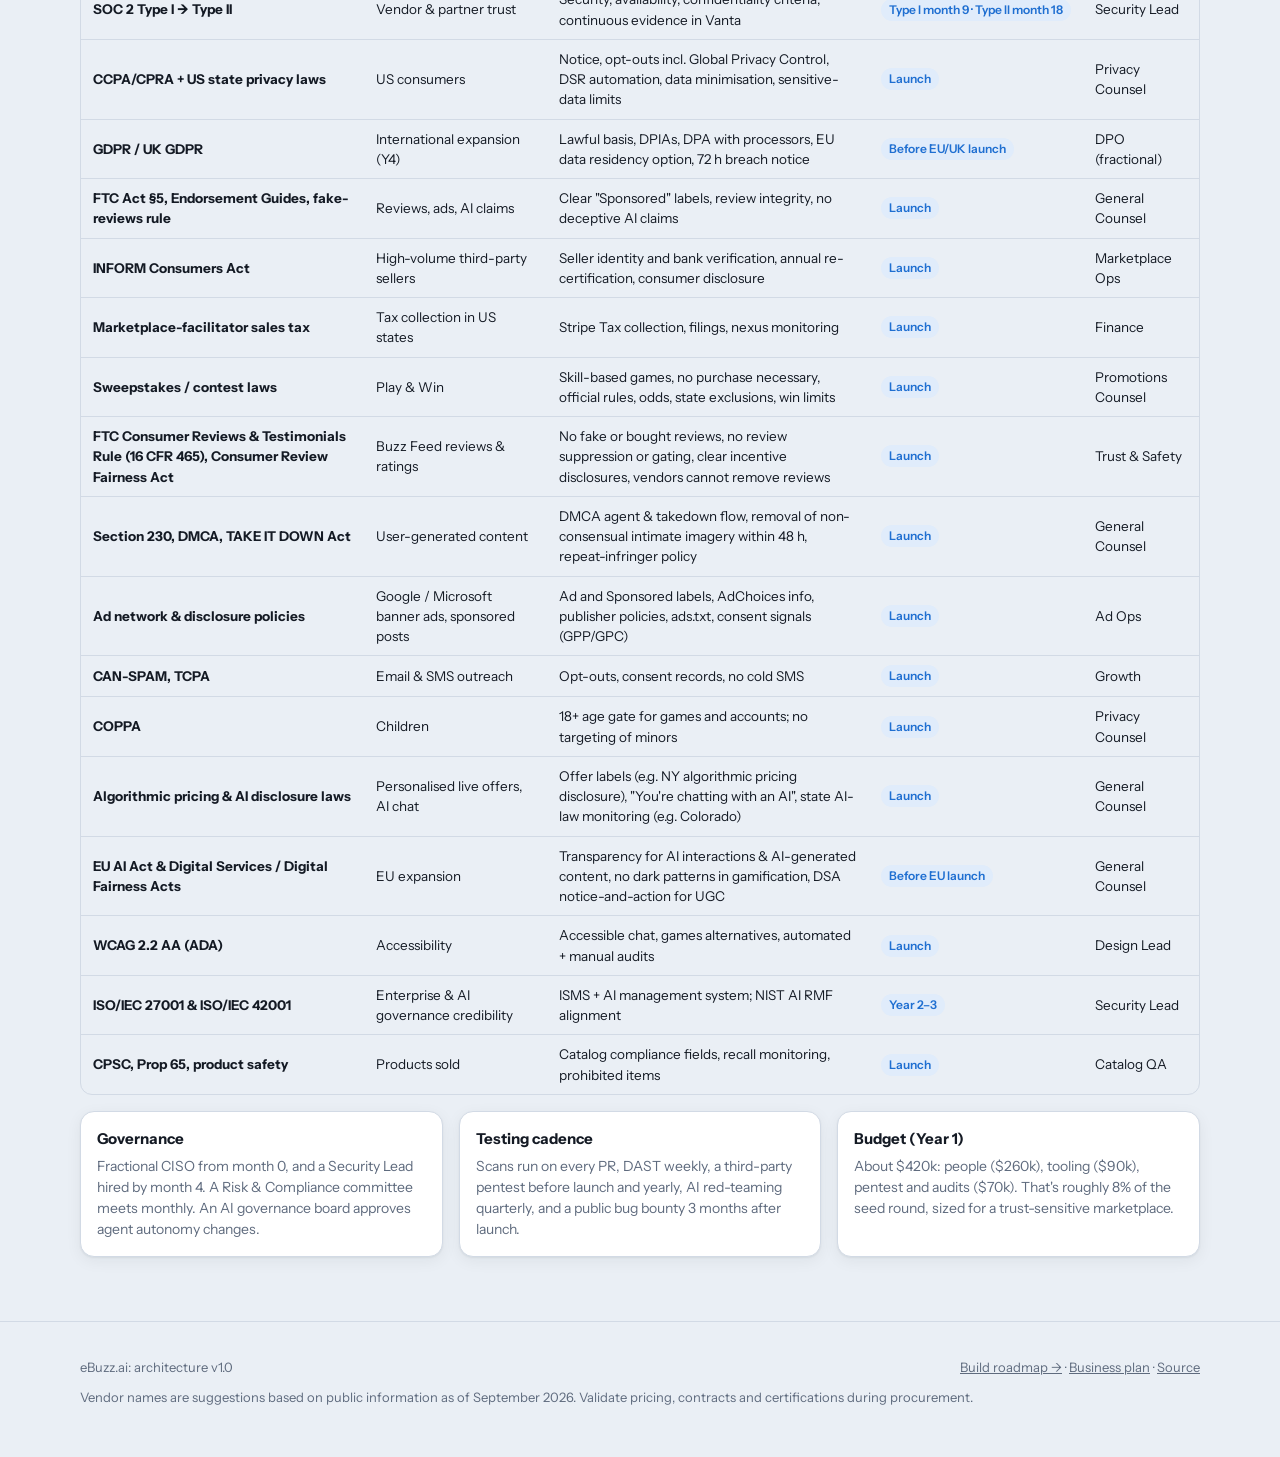
==== commit 3a1506e3: "Add security playbook: vulnerability catalogue, monitoring and breach recovery New security.html and" ====
--- a/architecture.html
+++ b/architecture.html
@@ -43,6 +43,7 @@
   <nav class="links">
     <a href="index.html#portals" class="hide-m">Prototype</a>
     <a href="architecture.html" style="color:var(--ink)">Architecture</a>
+    <a href="security.html">Security</a>
     <a href="roadmap.html">Roadmap</a>
     <a href="docs.html?d=plan" class="hide-m">Business plan</a>
     <button class="icon-btn" id="themeBtn" aria-label="Toggle dark mode"></button>
